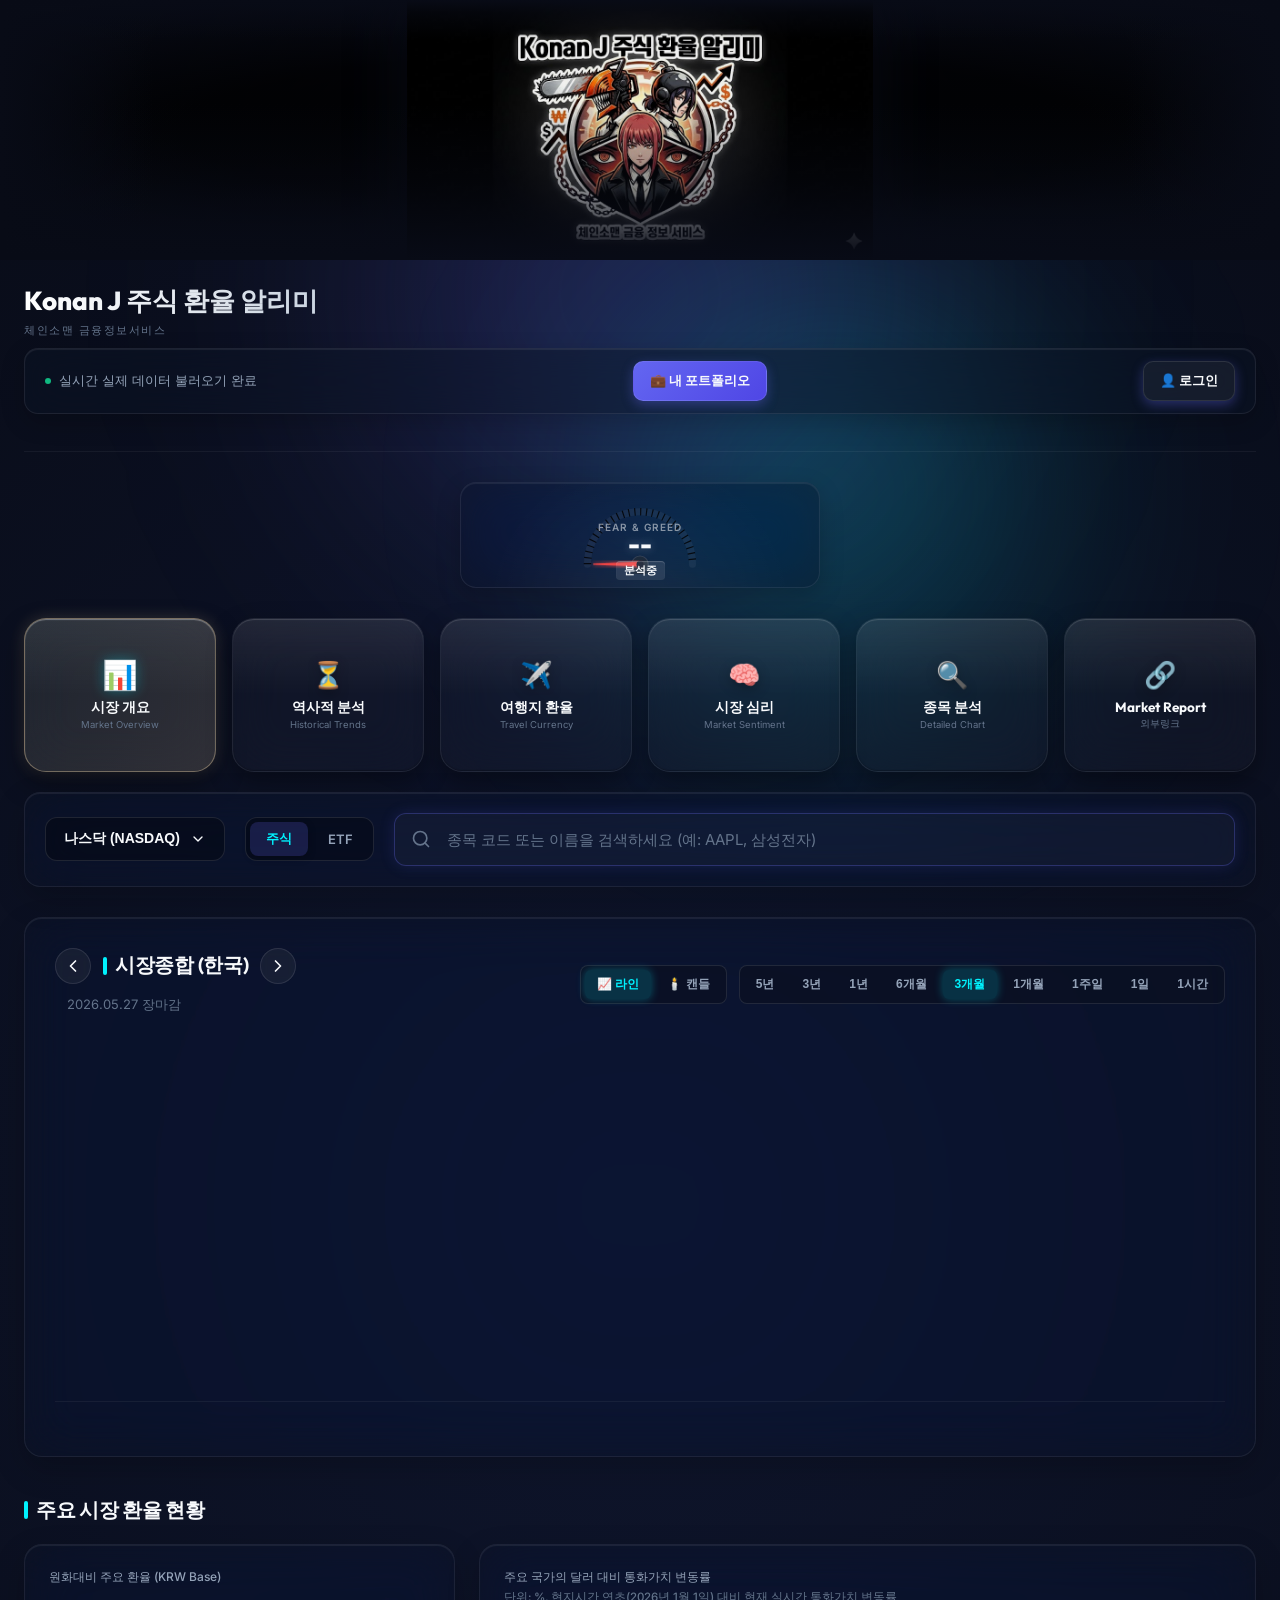
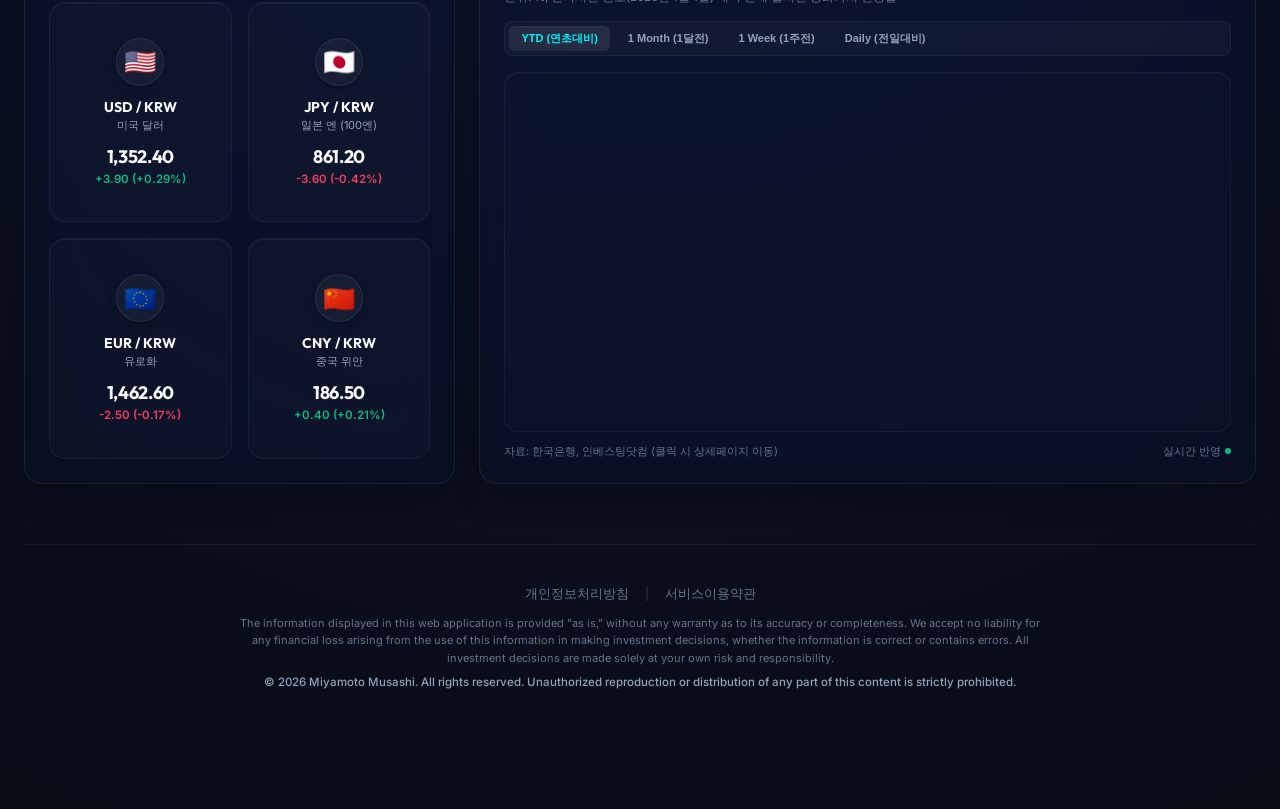
==== index.html @ d3bd46bf "Synchorinzed Data" ====
<!DOCTYPE html>
<html lang="ko">

<head>
    <script>
        // Intercept /privacy and /service URLs for PDF rendering
        (function() {
            const path = window.location.pathname;
            const hash = window.location.hash;
            if (path.endsWith('/privacy') || hash === '#/privacy') {
                window.location.href = 'privacy2026_release.pdf';
            } else if (path.endsWith('/service') || hash === '#/service') {
                window.location.href = 'service2026_release.pdf';
            }
        })();

        window.onerror = function(msg, url, line, col, error) {
            // 외부 CDN 스크립트나 브라우저 확장 기능 등에서 발생하는 무해한 Cross-Origin 에러("Script error.")는 경고창을 띄우지 않고 무시합니다.
            if (msg === "Script error." || (line === 0 && col === 0)) {
                console.warn("Ignored cross-origin Script error:", { msg, url, line, col, error });
                return true; 
            }
            console.error("JS ERROR:", msg, "at", url, "line:", line, "col:", col, "error:", error);
            return false;
        };
        window.onunhandledrejection = function(event) {
            console.error("Unhandled Promise Rejection:", event.reason);
        };
    </script>
    <meta charset="UTF-8">
    <meta name="viewport" content="width=device-width, initial-scale=1.0">
    <title>Konan J 주식 환율 알리미 | 체인소맨 금융정보서비스</title>
    <meta name="description"
        content="실시간 주가지수 시뮬레이터, 여행지 환율 비교 및 2000년부터 현재까지 원화 실질 가치와 달러 대비 주요 통화 변동 추이를 제공하는 프리미엄 투자 대시보드입니다.">
    <link rel="stylesheet" href="style.css">
    <style>
        .floating-tooltip {
            position: fixed;
            pointer-events: none;
            background: rgba(13, 20, 38, 0.95);
            backdrop-filter: blur(12px) saturate(160%);
            -webkit-backdrop-filter: blur(12px) saturate(160%);
            color: #f8fafc;
            border: 1px solid rgba(255, 255, 255, 0.15);
            border-radius: 12px;
            padding: 12px 16px;
            font-size: 12px;
            font-family: inherit;
            box-shadow: 0 20px 45px rgba(0, 0, 0, 0.6), inset 0 1px 1px rgba(255, 255, 255, 0.15);
            z-index: 999999;
            transition: opacity 0.12s ease;
            opacity: 0;
            display: none;
            line-height: 1.6;
            min-width: 160px;
            max-width: 320px;
        }

        .floating-tooltip .tooltip-title {
            font-weight: 700;
            font-size: 13px;
            color: #ffffff;
            margin-bottom: 6px;
            border-bottom: 1px solid rgba(255, 255, 255, 0.1);
            padding-bottom: 4px;
            white-space: nowrap;
        }

        .floating-tooltip .tooltip-row {
            margin: 3px 0;
            display: flex;
            align-items: flex-start;
            gap: 6px;
            color: #94a3b8;
            font-size: 12px;
            white-space: nowrap;
        }
    </style>

    <script src="https://cdn.jsdelivr.net/npm/chart.js"></script>
    <script src="https://cdn.jsdelivr.net/npm/date-fns@2.29.3/date-fns.min.js"></script>
    <script
        src="https://cdn.jsdelivr.net/npm/chartjs-adapter-date-fns@3.0.0/dist/chartjs-adapter-date-fns.bundle.min.js"></script>
    <script
        src="https://cdn.jsdelivr.net/npm/chartjs-chart-financial@0.1.1/dist/chartjs-chart-financial.min.js"></script>
    <!-- Chart.js Zoom 플러그인 (스크롤 줌 / 패닝 용) -->
    <script src="https://cdn.jsdelivr.net/npm/hammerjs@2.0.8"></script>
    <script src="https://cdn.jsdelivr.net/npm/chartjs-plugin-zoom@2.0.1/dist/chartjs-plugin-zoom.min.js"></script>
    <!-- Google Identity Services (GIS) SDK -->
    <script src="https://accounts.google.com/gsi/client" async defer></script>
</head>

<body>
    <!-- 배경 디자인용 발광 레이어 -->
    <div class="bg-glow-container">
        <div class="bg-glow-1"></div>
        <div class="bg-glow-2"></div>
    </div>

    <div class="logo-cover-banner">
        <img src="Chart_Logo.jpeg" alt="Tori Stock Banner" class="cover-banner-img">
    </div>

    <!-- 터치 가이드 툴팁 -->
    <div id="touch-guide-tooltip" class="floating-tooltip" style="display: none; position: fixed; top: 80px; left: 50%; transform: translateX(-50%); z-index: 1000000; text-align: center; font-size: 13px; padding: 10px 20px;">
        💡 <b>터치 가이드</b><br>
        1터치: 기본 정보 확인<br>
        2초 유지: 가격 연속 트래킹<br>
        2핑거: 화면 확대/축소 및 이동
    </div>

    <div class="dashboard-container">
        <!-- 상단 헤더 (상하 정렬 구조) -->
        <header class="vertical-header">
            <div class="title-section">
                <h1>Konan J 주식 환율 알리미</h1>
                <span class="subtitle">체인소맨 금융정보서비스</span>
            </div>
            <!-- 가로쓰기 독립된 섹션 (유리 질감) -->
            <div class="status-summary-bar">
                <div class="status-info">
                    <span class="pulse-dot"></span>
                    <span id="last-update-time">실시간 실제 데이터 불러오기 완료</span>
                </div>
                <button class="portfolio-action-btn" id="my-portfolio-btn">
                    💼 내 포트폴리오
                </button>
                <button class="portfolio-action-btn" id="google-login-btn" style="background: rgba(255, 255, 255, 0.05); border-color: rgba(255,255,255,0.1); display: flex; align-items: center; gap: 6px;">
                    👤 로그인
                </button>
            </div>
        </header>

        <!-- 상단 주요 시장 통계 바 -->
        <div class="market-status-bar">
            <!-- 공포와 탐욕 지수 -->
            <div class="status-badge-card porsche-gauge-card" id="card-fear-greed-summary">
                <div class="porsche-gauge-container">
                    <svg viewBox="0 0 240 140" class="gauge-svg">
                        <defs>
                            <filter id="glow-red" x="-20%" y="-20%" width="140%" height="140%">
                                <feGaussianBlur stdDeviation="4" result="blur" />
                                <feComposite in="SourceGraphic" in2="blur" operator="over" />
                            </filter>
                            <linearGradient id="gauge-grad" x1="0%" y1="0%" x2="100%" y2="0%">
                                <stop offset="0%" stop-color="#ef4444" /> <!-- Red -->
                                <stop offset="25%" stop-color="#f97316" /> <!-- Orange -->
                                <stop offset="50%" stop-color="#eab308" /> <!-- Yellow -->
                                <stop offset="75%" stop-color="#22c55e" /> <!-- Green -->
                                <stop offset="100%" stop-color="#06b6d4" /> <!-- Cyan -->
                            </linearGradient>
                            <filter id="drop-shadow">
                                <feDropShadow dx="0" dy="8" stdDeviation="6" flood-opacity="0.5" />
                            </filter>
                        </defs>
                        <!-- Background track -->
                        <path class="gauge-track" d="M 30 120 A 90 90 0 0 1 210 120" fill="none" stroke="rgba(255,255,255,0.05)" stroke-width="12" stroke-linecap="round" />
                        <!-- Colored active track (using stroke-dasharray in JS) -->
                        <path class="gauge-fill" id="fg-gauge-fill" d="M 30 120 A 90 90 0 0 1 210 120" fill="none" stroke="url(#gauge-grad)" stroke-width="12" stroke-linecap="round" stroke-dasharray="283" stroke-dashoffset="283" />
                        <!-- Tick marks overlay (created via dotted stroke) -->
                        <path class="gauge-ticks" d="M 30 120 A 90 90 0 0 1 210 120" fill="none" stroke="rgba(0,0,0,0.8)" stroke-width="13" stroke-dasharray="2 8.1" />
                        
                        <!-- Needle Pivot -->
                        <circle cx="120" cy="120" r="14" fill="#1e293b" stroke="#334155" stroke-width="2" filter="url(#drop-shadow)" />
                        <!-- Needle -->
                        <g id="fg-gauge-needle" style="transform-origin: 120px 120px; transform: rotate(-90deg); transition: transform 1.5s cubic-bezier(0.34, 1.56, 0.64, 1);">
                            <path d="M 116 120 L 124 120 L 121 40 L 119 40 Z" fill="#ef4444" filter="url(#glow-red)" />
                            <circle cx="120" cy="120" r="6" fill="#0f172a" />
                        </g>
                    </svg>
                    
                    <div class="gauge-text-content">
                        <div class="gauge-label">Fear & Greed</div>
                        <div class="gauge-value" id="summary-fg-val">--</div>
                        <div class="gauge-status" id="summary-fg-text">분석중</div>
                    </div>
                </div>
            </div>
        </div>

        <!-- iOS 스타일 스쿼클 글래스모피즘 메인 내비게이션 그리드 -->
        <div class="glass-navigation-grid">
            <div class="glass-nav-card active" id="tab-overview" onclick="switchTab('overview')">
                <span class="nav-icon">📊</span>
                <span class="nav-label-main">시장 개요</span>
                <span class="nav-label-sub">Market Overview</span>
            </div>
            <div class="glass-nav-card" id="tab-history" onclick="switchTab('history')">
                <span class="nav-icon">⏳</span>
                <span class="nav-label-main">역사적 분석</span>
                <span class="nav-label-sub">Historical Trends</span>
            </div>
            <div class="glass-nav-card" id="tab-travel" onclick="switchTab('travel')">
                <span class="nav-icon">✈️</span>
                <span class="nav-label-main">여행지 환율</span>
                <span class="nav-label-sub">Travel Currency</span>
            </div>
            <div class="glass-nav-card" id="tab-sentiment" onclick="switchTab('sentiment')">
                <span class="nav-icon">🧠</span>
                <span class="nav-label-main">시장 심리</span>
                <span class="nav-label-sub">Market Sentiment</span>
            </div>
            <div class="glass-nav-card" id="tab-detail" onclick="switchTab('detail')">
                <span class="nav-icon">🔍</span>
                <span class="nav-label-main">종목 분석</span>
                <span class="nav-label-sub">Detailed Chart</span>
            </div>
            <div class="glass-nav-card" id="tab-external" onclick="switchTab('external')">
                <span class="nav-icon">🔗</span>
                <span class="nav-label-main">Market Report</span>
                <span class="nav-label-sub">외부링크</span>
            </div>
        </div>

        <!-- 항상 표시되는 전역 티커 검색 섹션 -->
        <div class="ticker-search-container" style="margin-top: 20px;">
            <div class="ticker-search-wrapper">
                <!-- 거래소 선택 드롭다운 -->
                <div class="exchange-dropdown-container">
                    <button class="exchange-dropdown-btn" id="exchange-dropdown-btn">
                        <span id="selected-exchange-text">나스닥 (NASDAQ)</span>
                        <svg width="16" height="16" viewBox="0 0 24 24" fill="none" stroke="currentColor"
                            stroke-width="2" stroke-linecap="round" stroke-linejoin="round" style="margin-left: 4px;">
                            <polyline points="6 9 12 15 18 9"></polyline>
                        </svg>
                    </button>
                    <div class="exchange-dropdown-menu" id="exchange-dropdown-menu" style="display: none;">
                        <div class="exchange-option" data-exchange="nasdaq" data-name="나스닥 (NASDAQ)">나스닥 (NASDAQ)</div>
                        <div class="exchange-option" data-exchange="nyse" data-name="뉴욕증권거래소 (NYSE)">뉴욕증권거래소 (NYSE)
                        </div>
                        <div class="exchange-option" data-exchange="kospi" data-name="코스피 (KOSPI)">코스피 (KOSPI)</div>
                        <div class="exchange-option" data-exchange="kosdaq" data-name="코스닥 (KOSDAQ)">코스닥 (KOSDAQ)</div>
                        <div class="exchange-option" data-exchange="japan" data-name="도쿄증권거래소 (TSE)">도쿄증권거래소 (TSE)</div>
                    </div>
                </div>

                <!-- ETF/개별주식 토글 -->
                <div class="asset-type-toggle">
                    <input type="radio" id="asset-stock" name="asset-type" value="stock" checked>
                    <label for="asset-stock">주식</label>
                    <input type="radio" id="asset-etf" name="asset-type" value="etf">
                    <label for="asset-etf">ETF</label>
                </div>

                <!-- 검색 입력창 및 자동완성 -->
                <div class="ticker-input-area">
                    <div class="ticker-input-glow">
                        <span class="search-icon">
                            <svg width="20" height="20" viewBox="0 0 24 24" fill="none" stroke="currentColor"
                                stroke-width="2" stroke-linecap="round" stroke-linejoin="round">
                                <circle cx="11" cy="11" r="8"></circle>
                                <line x1="21" y1="21" x2="16.65" y2="16.65"></line>
                            </svg>
                        </span>
                        <input type="text" class="ticker-input" id="ticker-search-input"
                            placeholder="종목 코드 또는 이름을 검색하세요 (예: AAPL, 삼성전자)" autocomplete="off">
                    </div>

                    <!-- 자동완성 드롭다운 -->
                    <div class="autocomplete-dropdown" id="ticker-autocomplete-dropdown" style="display: none;">
                        <ul class="autocomplete-list" id="ticker-autocomplete-list">
                            <!-- JS에서 동적 생성됨 -->
                        </ul>
                    </div>
                </div>
            </div>
        </div>

        <!-- [VIEW 1] 시장 개요 탭 -->
        <main class="tab-view active" id="view-overview">
            <!-- 새로운 시장 종합 대시보드 -->
            <div class="market-summary-box"
                style="margin-bottom: 40px; background: rgba(13, 20, 38, 0.4); border: 1px solid rgba(255, 255, 255, 0.07); border-radius: 18px; padding: 30px; box-shadow: inset 0 1px 1px rgba(255, 255, 255, 0.08), 0 12px 32px rgba(0, 0, 0, 0.2); backdrop-filter: blur(25px) saturate(160%);">
                <div class="summary-header">
                    <div style="display: flex; align-items: center; gap: 12px; position: relative; flex-wrap: wrap;">
                        <!-- 카루셀 왼쪽 화살표 -->
                        <button id="summary-slide-prev" class="slider-arrow-btn">
                            <svg width="20" height="20" viewBox="0 0 24 24" fill="none" stroke="currentColor" stroke-width="2" stroke-linecap="round" stroke-linejoin="round">
                                <polyline points="15 18 9 12 15 6"></polyline>
                            </svg>
                        </button>
                        <h2 class="section-title" id="market-slide-title" style="margin: 0; font-size: 20px;">시장종합 (한국)</h2>
                        <!-- 카루셀 오른쪽 화살표 -->
                        <button id="summary-slide-next" class="slider-arrow-btn">
                            <svg width="20" height="20" viewBox="0 0 24 24" fill="none" stroke="currentColor" stroke-width="2" stroke-linecap="round" stroke-linejoin="round">
                                <polyline points="9 18 15 12 9 6"></polyline>
                            </svg>
                        </button>
                        <span style="color: var(--text-muted); font-size: 13px; margin-left: 12px;" id="market-summary-date">2026.05.27 장마감</span>
                    </div>

                    <!-- 기간 및 모드 선택 버튼 (시장종합) -->
                    <div class="timeframe-buttons-container">
                        <div class="chart-mode-toggle" id="summary-mode-toggle">
                            <button class="mode-btn active" data-mode="line">📈 라인</button>
                            <button class="mode-btn" data-mode="candlestick">🕯️ 캔들</button>
                        </div>
                        <div class="timeframe-buttons" id="summary-timeframe-buttons">
                            <button class="time-btn" data-period="5y">5년</button>
                            <button class="time-btn" data-period="3y">3년</button>
                            <button class="time-btn" data-period="1y">1년</button>
                            <button class="time-btn" data-period="6mo">6개월</button>
                            <button class="time-btn active" data-period="3mo">3개월</button>
                            <button class="time-btn" data-period="1mo">1개월</button>
                            <button class="time-btn" data-period="1wk">1주일</button>
                            <button class="time-btn" data-period="1d">1일</button>
                            <button class="time-btn" data-period="1h">1시간</button>
                        </div>
                    </div>
                </div>

                <!-- 통합 차트 영역 -->
                <div class="summary-chart-container"
                    style="height: 260px; width: 100%; position: relative; margin-bottom: 8px;">
                    <canvas id="chart-market-summary"></canvas>
                </div>
                <!-- 통합 차트 거래량 영역 -->
                <div class="summary-volume-container"
                    style="height: 100px; width: 100%; position: relative; margin-bottom: 24px; border-bottom: 1px solid rgba(255,255,255,0.05); padding-bottom: 16px;">
                    <canvas id="chart-summary-volume"></canvas>
                </div>

                <!-- 매매동향 및 지수 요약 그리드 (3열) -->
                <!-- 동적 매매동향 및 지수 요약 그리드 (JS에서 생성) -->
                <div class="summary-data-grid" id="dynamic-summary-data-grid">
                    <!-- JS injects dynamic cards here -->
                </div>
            </div>

            <div class="section-title-wrapper">
                <h2 class="section-title">주요 시장 환율 현황</h2>
            </div>

            <!-- 환율 정보 2열 분할 레이아웃 -->
            <div class="market-grid-container">
                <!-- 원화대비 주요 환율 카드들 -->
                <section class="exchange-section">
                    <h3 class="status-label" style="margin-bottom: 16px;">원화대비 주요 환율 (KRW Base)</h3>
                    <div class="exchange-grid" id="main-exchange-grid">
                        <!-- 달러 -->
                        <div class="currency-card" id="curr-usd">
                            <div class="curr-flag-name">
                                <span class="curr-emoji">🇺🇸</span>
                                <div>
                                    <span class="curr-code">USD / KRW</span>
                                    <span class="curr-name">미국 달러</span>
                                </div>
                            </div>
                            <div class="curr-value-row">
                                <span class="curr-value" id="rate-usd">1,352.40</span>
                                <span class="curr-change bullish-color" id="rate-change-usd">+3.90 (+0.29%)</span>
                            </div>
                        </div>

                        <!-- 엔화 -->
                        <div class="currency-card" id="curr-jpy">
                            <div class="curr-flag-name">
                                <span class="curr-emoji">🇯🇵</span>
                                <div>
                                    <span class="curr-code">JPY / KRW</span>
                                    <span class="curr-name">일본 엔 (100엔)</span>
                                </div>
                            </div>
                            <div class="curr-value-row">
                                <span class="curr-value" id="rate-jpy">861.20</span>
                                <span class="curr-change bearish-color" id="rate-change-jpy">-3.60 (-0.42%)</span>
                            </div>
                        </div>

                        <!-- 유로화 -->
                        <div class="currency-card" id="curr-eur">
                            <div class="curr-flag-name">
                                <span class="curr-emoji">🇪🇺</span>
                                <div>
                                    <span class="curr-code">EUR / KRW</span>
                                    <span class="curr-name">유로화</span>
                                </div>
                            </div>
                            <div class="curr-value-row">
                                <span class="curr-value" id="rate-eur">1,462.60</span>
                                <span class="curr-change bearish-color" id="rate-change-eur">-2.50 (-0.17%)</span>
                            </div>
                        </div>

                        <!-- 위안화 -->
                        <div class="currency-card" id="curr-cny">
                            <div class="curr-flag-name">
                                <span class="curr-emoji">🇨🇳</span>
                                <div>
                                    <span class="curr-code">CNY / KRW</span>
                                    <span class="curr-name">중국 위안</span>
                                </div>
                            </div>
                            <div class="curr-value-row">
                                <span class="curr-value" id="rate-cny">186.50</span>
                                <span class="curr-change bullish-color" id="rate-change-cny">+0.40 (+0.21%)</span>
                            </div>
                        </div>
                    </div>
                </section>

                <!-- 주요국 통화 달러대비 가치 변동률 -->
                <section class="dollar-basis-section">
                    <h3 class="status-label" style="margin-bottom: 4px;">주요 국가의 달러 대비 통화가치 변동률</h3>
                    <p class="status-subtitle" style="font-size: 11.5px; color: var(--text-muted); margin-bottom: 16px; font-weight: 500;">
                        단위: %, 현지시간 연초(2026년 1월 1일) 대비 현재 실시간 통화가치 변동률
                    </p>
                    
                    <!-- 기간 선택 탭 (Daily, 1 Week, 1 Month, YTD) -->
                    <div class="dollar-basis-tabs" style="display: flex; flex-wrap: wrap; gap: 6px; margin-bottom: 16px; background: rgba(255,255,255,0.03); padding: 4px; border-radius: 8px; border: 1px solid rgba(255,255,255,0.05); max-width: 100%; cursor: default;" onclick="event.stopPropagation();">
                        <button class="basis-tab-btn active" data-range="ytd" style="background: transparent; border: none; color: var(--text-secondary); padding: 5px 12px; border-radius: 6px; font-size: 11px; font-weight: 600; cursor: pointer; transition: all 0.2s;">YTD (연초대비)</button>
                        <button class="basis-tab-btn" data-range="1m" style="background: transparent; border: none; color: var(--text-secondary); padding: 5px 12px; border-radius: 6px; font-size: 11px; font-weight: 600; cursor: pointer; transition: all 0.2s;">1 Month (1달전)</button>
                        <button class="basis-tab-btn" data-range="1w" style="background: transparent; border: none; color: var(--text-secondary); padding: 5px 12px; border-radius: 6px; font-size: 11px; font-weight: 600; cursor: pointer; transition: all 0.2s;">1 Week (1주전)</button>
                        <button class="basis-tab-btn" data-range="daily" style="background: transparent; border: none; color: var(--text-secondary); padding: 5px 12px; border-radius: 6px; font-size: 11px; font-weight: 600; cursor: pointer; transition: all 0.2s;">Daily (전일대비)</button>
                    </div>

                    <div class="dollar-basis-chart-container" id="dollar-basis-chart-card" style="position: relative; height: 360px; width: 100%; cursor: pointer;">
                        <canvas id="chart-dollar-basis"></canvas>
                    </div>
                    <div style="display: flex; justify-content: space-between; align-items: center; margin-top: 12px; font-size: 11px; color: var(--text-muted);">
                        <span>자료: 한국은행, 인베스팅닷컴 (클릭 시 상세페이지 이동)</span>
                        <span style="display: flex; align-items: center; gap: 4px;">
                            실시간 반영 
                            <span class="pulse-dot"></span>
                        </span>
                    </div>
                </section>
            </div>
        </main>

        <!-- [VIEW 2] 역사적 분석 탭 -->
        <section class="tab-view" id="view-history">
            <div class="historical-container">
                <div class="historical-controls-wrapper">
                    <div>
                        <h2 class="section-title" id="historical-section-title">역사적 통화 가치 및 자산 변동성 (2000년 ~ 현재)</h2>
                        <p class="historical-description" id="historical-section-desc">
                            2000년 닷컴버블부터 <strong>2008~2009년 글로벌 금융위기 최저점</strong>을 지나 현재까지의 자산군 장기 흐름을 시각화합니다.
                            원화의 실질가치(실질실효환율 REER)가 금융위기 당시 어떻게 급락하고 극복했는지 살펴보세요. (2000년 가치 = 100 기준 지수화)
                        </p>
                    </div>
                    <div class="historical-toggles">
                        <button class="toggle-btn active" id="toggle-reer" onclick="toggleHistoricalDataset('reer')">
                            <span class="toggle-indicator-dot" style="background-color: #00f2fe;"></span>원화 실질가치 (REER)
                        </button>
                        <button class="toggle-btn active" id="toggle-usdVal"
                            onclick="toggleHistoricalDataset('usdVal')">
                            <span class="toggle-indicator-dot" style="background-color: #6366f1;"></span>달러 가치 (DXY)
                        </button>
                        <button class="toggle-btn active" id="toggle-kospi" onclick="toggleHistoricalDataset('kospi')">
                            <span class="toggle-indicator-dot" style="background-color: #00e676;"></span>KOSPI 지수
                        </button>
                        <button class="toggle-btn" id="toggle-sp500" onclick="toggleHistoricalDataset('sp500')">
                            <span class="toggle-indicator-dot" style="background-color: #ff3d71;"></span>S&P 500 지수
                        </button>
                        <button class="toggle-btn" id="toggle-jpyVal" onclick="toggleHistoricalDataset('jpyVal')">
                            <span class="toggle-indicator-dot" style="background-color: #ff9800;"></span>엔화 가치 (vs USD)
                        </button>
                    </div>
                </div>

                <!-- 대형 historical 차트 영역 -->
                <div class="big-chart-wrapper" style="cursor: pointer;" title="클릭 시 BIS 실질실효환율 통계 페이지로 이동">
                    <canvas id="chart-historical-main"></canvas>
                </div>

                <!-- 실시간 역사적 분석 해설 카드 -->
                <div class="side-panel-card" id="historical-dynamic-analysis" style="margin-top: 24px; display: none; background: rgba(13, 20, 38, 0.6); border: 1px solid rgba(255, 255, 255, 0.05); border-radius: 12px; padding: 20px; box-shadow: inset 0 1px 1px rgba(255, 255, 255, 0.08);"></div>

                <!-- 역사적 사건 요약 배너 -->
                <div class="crisis-annotation-banner">
                    <!-- 2008 금융위기 저점 -->
                    <div class="crisis-card" id="crisis-card-2008">
                        <span class="crisis-year-badge">2008 - 2009</span>
                        <div class="crisis-text">
                            <h4>글로벌 금융위기 (최저점)</h4>
                            <p>리먼 브라더스 파산 후 신흥국 자금 유출로 원화 실질실효가치(REER)가 역사적 저점인 71.8로 추락. USD/KRW는 1,570원까지 급등.</p>
                        </div>
                    </div>
                    <!-- 2020 팬데믹 -->
                    <div class="crisis-card" id="crisis-card-2020">
                        <span class="crisis-year-badge">2020</span>
                        <div class="crisis-text">
                            <h4>COVID-19 팬데믹 충격</h4>
                            <p>전세계 자산 시장이 순간 폭락했으나 무제한 유동성 공급으로 KOSPI 3,300 돌파 및 원화 가치가 일시적으로 강력하게 회복.</p>
                        </div>
                    </div>
                    <!-- 현재 고금리 기조 -->
                    <div class="crisis-card" id="crisis-card-2026">
                        <span class="crisis-year-badge normal" id="crisis-current-year-badge">2024 - 현재</span>
                        <div class="crisis-text">
                            <h4 id="crisis-current-title">고금리 장기화 및 엔저 지속</h4>
                            <p id="crisis-current-desc">미국 고금리가 지속되면서 달러화가 초강세를 띄고 있으며, 엔화 가치는 역사적 최저점 수준을 갱신 중(JPY/KRW 860원대 돌입).</p>
                        </div>
                    </div>
                </div>
            </div>
        </section>

        <!-- [VIEW 3] 여행지 환율 계산기 탭 -->
        <section class="tab-view" id="view-travel">
            <div class="travel-page-container">
                <div class="travel-header">
                    <div
                        style="display: flex; justify-content: space-between; align-items: center; flex-wrap: wrap; gap: 16px;">
                        <div>
                            <h2 class="section-title">주요 선호 여행지 환율 현황 & 계산기</h2>
                            <p class="historical-description" style="margin-top: 6px;">
                                해외 여행지의 환율 정보와 환전 금액을 간편하게 비교해보세요.
                            </p>
                        </div>
                        <!-- 기준 통화 셀렉터 -->
                        <div class="travel-base-selector">
                            <span class="selector-label">기준 통화:</span>
                            <button class="base-select-btn active" id="base-krw" onclick="setTravelBase('krw')">🇰🇷 원화
                                (KRW)</button>
                            <button class="base-select-btn" id="base-usd" onclick="setTravelBase('usd')">🇺🇸 달러
                                (USD)</button>
                        </div>
                    </div>
                </div>

                <!-- 여행지 환율 그리드 -->
                <div class="travel-grid" id="travel-currency-grid">
                    <!-- 미국 달러 (원화 기준일 때 노출) -->
                    <div class="travel-card" id="travel-card-usd">
                        <div class="travel-meta">
                            <div>
                                <span class="curr-emoji">🇺🇸</span>
                                <span class="curr-code" style="margin-left: 8px;">미국 달러 (USD)</span>
                                <span class="travel-destinations">추천 여행지: 뉴욕, LA, 하와이, 괌</span>
                            </div>
                            <span class="curr-change bullish-color" id="travel-chg-usd">+0.00%</span>
                        </div>
                        <div class="travel-rate-section">
                            <div class="travel-rate-box">
                                <span class="travel-rate-label" id="travel-rate-lbl-usd">현재 환율 (1달러 기준)</span>
                                <span class="travel-rate-val" id="travel-rate-val-usd">1,352.40 KRW</span>
                            </div>
                        </div>
                        <div class="travel-calc-box">
                            <span class="travel-calc-result" id="travel-res-usd">100 USD = 135,240 원</span>
                            <div style="display: flex; align-items: center; gap: 8px; width: 100%; margin-top: 8px;">
                                <input type="number" class="travel-calc-input" id="travel-input-usd" value="100"
                                    oninput="calculateTravelExchange('usd')" style="flex: 1; margin: 0;">
                                <span class="travel-unit-badge" id="travel-unit-usd" style="font-size: 13px; font-weight: bold; color: var(--text-secondary); min-width: 32px;">USD</span>
                                <button class="travel-swap-btn" onclick="toggleTravelDirection('usd')" title="환율 계산 방향 전환">⇄</button>
                            </div>
                        </div>
                    </div>

                    <!-- 대한민국 원화 (달러 기준일 때 노출) -->
                    <div class="travel-card" id="travel-card-krw" style="display: none;">
                        <div class="travel-meta">
                            <div>
                                <span class="curr-emoji">🇰🇷</span>
                                <span class="curr-code" style="margin-left: 8px;">대한민국 원화 (KRW)</span>
                                <span class="travel-destinations">추천 여행지: 서울, 제주, 부산, 경주</span>
                            </div>
                            <span class="curr-change" id="travel-chg-krw">+0.00%</span>
                        </div>
                        <div class="travel-rate-section">
                            <div class="travel-rate-box">
                                <span class="travel-rate-label" id="travel-rate-lbl-krw">현재 환율 (1달러 기준)</span>
                                <span class="travel-rate-val" id="travel-rate-val-krw">1,352.40 KRW</span>
                            </div>
                        </div>
                        <div class="travel-calc-box">
                            <span class="travel-calc-result" id="travel-res-krw">1 USD = 1,352.40 원</span>
                            <div style="display: flex; align-items: center; gap: 8px; width: 100%; margin-top: 8px;">
                                <input type="number" class="travel-calc-input" id="travel-input-krw" value="1"
                                    oninput="calculateTravelExchange('krw')" style="flex: 1; margin: 0;">
                                <span class="travel-unit-badge" id="travel-unit-krw" style="font-size: 13px; font-weight: bold; color: var(--text-secondary); min-width: 32px;">USD</span>
                                <button class="travel-swap-btn" onclick="toggleTravelDirection('krw')" title="환율 계산 방향 전환">⇄</button>
                            </div>
                        </div>
                    </div>

                    <!-- 일본 엔화 -->
                    <div class="travel-card" id="travel-card-jpy">
                        <div class="travel-meta">
                            <div>
                                <span class="curr-emoji">🇯🇵</span>
                                <span class="curr-code" style="margin-left: 8px;">일본 엔화 (JPY)</span>
                                <span class="travel-destinations">추천 여행지: 도쿄, 오사카, 후쿠오카</span>
                            </div>
                            <span class="curr-change bearish-color" id="travel-chg-jpy">-0.42%</span>
                        </div>
                        <div class="travel-rate-section">
                            <div class="travel-rate-box">
                                <span class="travel-rate-label" id="travel-rate-lbl-jpy">현재 환율 (100엔 기준)</span>
                                <span class="travel-rate-val" id="travel-rate-val-jpy">861.20 KRW</span>
                            </div>
                            <span class="travel-usd-basis-val" id="travel-usd-basis-jpy">1 USD = 157.04 JPY</span>
                        </div>
                        <div class="travel-calc-box">
                            <span class="travel-calc-result" id="travel-res-jpy">10,000 JPY = 86,120 원</span>
                            <div style="display: flex; align-items: center; gap: 8px; width: 100%; margin-top: 8px;">
                                <input type="number" class="travel-calc-input" id="travel-input-jpy" value="10000"
                                    oninput="calculateTravelExchange('jpy')" style="flex: 1; margin: 0;">
                                <span class="travel-unit-badge" id="travel-unit-jpy" style="font-size: 13px; font-weight: bold; color: var(--text-secondary); min-width: 32px;">JPY</span>
                                <button class="travel-swap-btn" onclick="toggleTravelDirection('jpy')" title="환율 계산 방향 전환">⇄</button>
                            </div>
                        </div>
                    </div>

                    <!-- 유로화 -->
                    <div class="travel-card" id="travel-card-eur">
                        <div class="travel-meta">
                            <div>
                                <span class="curr-emoji">🇪🇺</span>
                                <span class="curr-code" style="margin-left: 8px;">유럽 유로화 (EUR)</span>
                                <span class="travel-destinations">추천 여행지: 프랑스, 이탈리아, 스페인</span>
                            </div>
                            <span class="curr-change bearish-color" id="travel-chg-eur">-0.17%</span>
                        </div>
                        <div class="travel-rate-section">
                            <div class="travel-rate-box">
                                <span class="travel-rate-label" id="travel-rate-lbl-eur">현재 환율 (1유로 기준)</span>
                                <span class="travel-rate-val" id="travel-rate-val-eur">1,462.60 KRW</span>
                            </div>
                            <span class="travel-usd-basis-val" id="travel-usd-basis-eur">1 EUR = 1.08 USD</span>
                        </div>
                        <div class="travel-calc-box">
                            <span class="travel-calc-result" id="travel-res-eur">100 EUR = 146,260 원</span>
                            <div style="display: flex; align-items: center; gap: 8px; width: 100%; margin-top: 8px;">
                                <input type="number" class="travel-calc-input" id="travel-input-eur" value="100"
                                    oninput="calculateTravelExchange('eur')" style="flex: 1; margin: 0;">
                                <span class="travel-unit-badge" id="travel-unit-eur" style="font-size: 13px; font-weight: bold; color: var(--text-secondary); min-width: 32px;">EUR</span>
                                <button class="travel-swap-btn" onclick="toggleTravelDirection('eur')" title="환율 계산 방향 전환">⇄</button>
                            </div>
                        </div>
                    </div>

                    <!-- 중국 위안화 -->
                    <div class="travel-card" id="travel-card-cny">
                        <div class="travel-meta">
                            <div>
                                <span class="curr-emoji">🇨🇳</span>
                                <span class="curr-code" style="margin-left: 8px;">중국 위안화 (CNY)</span>
                                <span class="travel-destinations">추천 여행지: 상하이, 베이징, 장자제</span>
                            </div>
                            <span class="curr-change bullish-color" id="travel-chg-cny">+0.21%</span>
                        </div>
                        <div class="travel-rate-section">
                            <div class="travel-rate-box">
                                <span class="travel-rate-label" id="travel-rate-lbl-cny">현재 환율 (1위안 기준)</span>
                                <span class="travel-rate-val" id="travel-rate-val-cny">186.50 KRW</span>
                            </div>
                            <span class="travel-usd-basis-val" id="travel-usd-basis-cny">1 USD = 7.248 CNY</span>
                        </div>
                        <div class="travel-calc-box">
                            <span class="travel-calc-result" id="travel-res-cny">1,000 CNY = 186,500 원</span>
                            <div style="display: flex; align-items: center; gap: 8px; width: 100%; margin-top: 8px;">
                                <input type="number" class="travel-calc-input" id="travel-input-cny" value="1000"
                                    oninput="calculateTravelExchange('cny')" style="flex: 1; margin: 0;">
                                <span class="travel-unit-badge" id="travel-unit-cny" style="font-size: 13px; font-weight: bold; color: var(--text-secondary); min-width: 32px;">CNY</span>
                                <button class="travel-swap-btn" onclick="toggleTravelDirection('cny')" title="환율 계산 방향 전환">⇄</button>
                            </div>
                        </div>
                    </div>

                    <!-- 베트남 동 -->
                    <div class="travel-card" id="travel-card-vnd">
                        <div class="travel-meta">
                            <div>
                                <span class="curr-emoji">🇻🇳</span>
                                <span class="curr-code" style="margin-left: 8px;">베트남 동 (VND)</span>
                                <span class="travel-destinations">추천 여행지: 다낭, 나트랑, 하노이</span>
                            </div>
                            <span class="curr-change bullish-color" id="travel-chg-vnd">+0.19%</span>
                        </div>
                        <div class="travel-rate-section">
                            <div class="travel-rate-box">
                                <span class="travel-rate-label" id="travel-rate-lbl-vnd">현재 환율 (100동 기준)</span>
                                <span class="travel-rate-val" id="travel-rate-val-vnd">5.31 KRW</span>
                            </div>
                            <span class="travel-usd-basis-val" id="travel-usd-basis-vnd">1 USD = 25,450 VND</span>
                        </div>
                        <div class="travel-calc-box">
                            <span class="travel-calc-result" id="travel-res-vnd">100,000 VND = 5,310 원</span>
                            <div style="display: flex; align-items: center; gap: 8px; width: 100%; margin-top: 8px;">
                                <input type="number" class="travel-calc-input" id="travel-input-vnd" value="100000"
                                    oninput="calculateTravelExchange('vnd')" style="flex: 1; margin: 0;">
                                <span class="travel-unit-badge" id="travel-unit-vnd" style="font-size: 13px; font-weight: bold; color: var(--text-secondary); min-width: 32px;">VND</span>
                                <button class="travel-swap-btn" onclick="toggleTravelDirection('vnd')" title="환율 계산 방향 전환">⇄</button>
                            </div>
                        </div>
                    </div>

                    <!-- 태국 바트 -->
                    <div class="travel-card" id="travel-card-thb">
                        <div class="travel-meta">
                            <div>
                                <span class="curr-emoji">🇹🇭</span>
                                <span class="curr-code" style="margin-left: 8px;">태국 바트 (THB)</span>
                                <span class="travel-destinations">추천 여행지: 방콕, 푸켓, 치앙마이</span>
                            </div>
                            <span class="curr-change bullish-color" id="travel-chg-thb">+0.35%</span>
                        </div>
                        <div class="travel-rate-section">
                            <div class="travel-rate-box">
                                <span class="travel-rate-label" id="travel-rate-lbl-thb">현재 환율 (1바트 기준)</span>
                                <span class="travel-rate-val" id="travel-rate-val-thb">36.85 KRW</span>
                            </div>
                            <span class="travel-usd-basis-val" id="travel-usd-basis-thb">1 USD = 36.85 THB</span>
                        </div>
                        <div class="travel-calc-box">
                            <span class="travel-calc-result" id="travel-res-thb">1,000 THB = 36,850 원</span>
                            <div style="display: flex; align-items: center; gap: 8px; width: 100%; margin-top: 8px;">
                                <input type="number" class="travel-calc-input" id="travel-input-thb" value="1000"
                                    oninput="calculateTravelExchange('thb')" style="flex: 1; margin: 0;">
                                <span class="travel-unit-badge" id="travel-unit-thb" style="font-size: 13px; font-weight: bold; color: var(--text-secondary); min-width: 32px;">THB</span>
                                <button class="travel-swap-btn" onclick="toggleTravelDirection('thb')" title="환율 계산 방향 전환">⇄</button>
                            </div>
                        </div>
                    </div>

                    <!-- 대만 달러 -->
                    <div class="travel-card" id="travel-card-twd">
                        <div class="travel-meta">
                            <div>
                                <span class="curr-emoji">🇹🇼</span>
                                <span class="curr-code" style="margin-left: 8px;">대만 달러 (TWD)</span>
                                <span class="travel-destinations">추천 여행지: 타이베이, 가오슝</span>
                            </div>
                            <span class="curr-change bullish-color" id="travel-chg-twd">+0.17%</span>
                        </div>
                        <div class="travel-rate-section">
                            <div class="travel-rate-box">
                                <span class="travel-rate-label" id="travel-rate-lbl-twd">현재 환율 (1달러 기준)</span>
                                <span class="travel-rate-val" id="travel-rate-val-twd">41.92 KRW</span>
                            </div>
                            <span class="travel-usd-basis-val" id="travel-usd-basis-twd">1 USD = 32.25 TWD</span>
                        </div>
                        <div class="travel-calc-box">
                            <span class="travel-calc-result" id="travel-res-twd">1,000 TWD = 41,920 원</span>
                            <div style="display: flex; align-items: center; gap: 8px; width: 100%; margin-top: 8px;">
                                <input type="number" class="travel-calc-input" id="travel-input-twd" value="1000"
                                    oninput="calculateTravelExchange('twd')" style="flex: 1; margin: 0;">
                                <span class="travel-unit-badge" id="travel-unit-twd" style="font-size: 13px; font-weight: bold; color: var(--text-secondary); min-width: 32px;">TWD</span>
                                <button class="travel-swap-btn" onclick="toggleTravelDirection('twd')" title="환율 계산 방향 전환">⇄</button>
                            </div>
                        </div>
                    </div>

                    <!-- 싱가포르 달러 -->
                    <div class="travel-card" id="travel-card-sgd">
                        <div class="travel-meta">
                            <div>
                                <span class="curr-emoji">🇸🇬</span>
                                <span class="curr-code" style="margin-left: 8px;">싱가포르 달러 (SGD)</span>
                                <span class="travel-destinations">추천 여행지: 싱가포르 센토사</span>
                            </div>
                            <span class="curr-change bullish-color" id="travel-chg-sgd">+0.33%</span>
                        </div>
                        <div class="travel-rate-section">
                            <div class="travel-rate-box">
                                <span class="travel-rate-label" id="travel-rate-lbl-sgd">현재 환율 (1달러 기준)</span>
                                <span class="travel-rate-val" id="travel-rate-val-sgd">1,002.80 KRW</span>
                            </div>
                            <span class="travel-usd-basis-val" id="travel-usd-basis-sgd">1 USD = 1.35 SGD</span>
                        </div>
                        <div class="travel-calc-box">
                            <span class="travel-calc-result" id="travel-res-sgd">100 SGD = 100,280 원</span>
                            <div style="display: flex; align-items: center; gap: 8px; width: 100%; margin-top: 8px;">
                                <input type="number" class="travel-calc-input" id="travel-input-sgd" value="100"
                                    oninput="calculateTravelExchange('sgd')" style="flex: 1; margin: 0;">
                                <span class="travel-unit-badge" id="travel-unit-sgd" style="font-size: 13px; font-weight: bold; color: var(--text-secondary); min-width: 32px;">SGD</span>
                                <button class="travel-swap-btn" onclick="toggleTravelDirection('sgd')" title="환율 계산 방향 전환">⇄</button>
                            </div>
                        </div>
                    </div>
                </div>
            </div>
        </section>

        <!-- [VIEW 4] 시장 심리 탭 -->
        <section class="tab-view" id="view-sentiment">
            <div class="sentiment-container">
                <!-- 큰 공포 탐욕 게이지 (클릭 시 CNN 오리지널 사이트 이동) -->
                <a href="https://edition.cnn.com/markets/fear-and-greed" target="_blank"
                    style="text-decoration: none; color: inherit; display: block;">
                    <div class="sentiment-card sentiment-card-interactive" id="sentiment-card-meter"
                        style="cursor: pointer;">
                        <div class="sentiment-card-header" style="display: flex; justify-content: space-between; align-items: center; margin-bottom: 20px; flex-wrap: wrap; gap: 8px;">
                            <h3 class="section-title" style="margin: 0;">Fear & Greed Index</h3>
                            <div style="color: var(--text-muted); font-size: 11px; display: flex; align-items: center; gap: 4px; background: rgba(255,255,255,0.03); padding: 4px 8px; border-radius: 6px; border: 1px solid rgba(255,255,255,0.05);">
                                <span>CNN 오리지널 사이트</span>
                                <svg width="12" height="12" viewBox="0 0 24 24" fill="none" stroke="currentColor"
                                    stroke-width="2.5" stroke-linecap="round" stroke-linejoin="round">
                                    <path d="M18 13v6a2 2 0 0 1-2 2H5a2 2 0 0 1-2-2V8a2 2 0 0 1 2-2h6"></path>
                                    <polyline points="15 3 21 3 21 9"></polyline>
                                    <line x1="10" y1="14" x2="21" y2="3"></line>
                                </svg>
                            </div>
                        </div>
                        <div class="fear-greed-large-meter">
                            <svg viewBox="0 0 240 160"
                                style="width: 100%; height: auto; max-width: 440px; display: block; margin: 0 auto;">
                                <defs>
                                    <!-- 텍스트 배치를 둥글게 가이드해 줄 반원 곡선 패스 -->
                                    <path id="fg-text-arc-path" d="M 12,120 A 108,108 0 0,1 228,120" fill="none" />
                                </defs>

                                <!-- Outer and Inner Bounding Guides for Semicircle Definition -->
                                <path d="M 9,120 A 111,111 0 0,1 231,120" fill="none" stroke="rgba(255, 255, 255, 0.15)"
                                    stroke-width="1" />
                                <path d="M 31,120 A 89,89 0 0,1 209,120" fill="none" stroke="rgba(255, 255, 255, 0.15)"
                                    stroke-width="1" />

                                <!-- 100 Ticks representing 0-100 gauge scale (Generated dynamically via JS for ultra-smooth rendering) -->
                                <g id="fg-gauge-ticks"></g>

                                <!-- Category Text Labels curved along the outer arc to harmonize perfectly with the circular gauge -->
                                <text font-family="var(--font-heading)" font-size="6.2" font-weight="800" fill="var(--text-secondary)" style="letter-spacing: 0.08em;">
                                    <textPath href="#fg-text-arc-path" startOffset="10%" text-anchor="middle">EXTREME FEAR</textPath>
                                </text>
                                <text font-family="var(--font-heading)" font-size="6.2" font-weight="800" fill="var(--text-secondary)" style="letter-spacing: 0.08em;">
                                    <textPath href="#fg-text-arc-path" startOffset="30%" text-anchor="middle">FEAR</textPath>
                                </text>
                                <text font-family="var(--font-heading)" font-size="6.2" font-weight="800" fill="var(--text-secondary)" style="letter-spacing: 0.08em;">
                                    <textPath href="#fg-text-arc-path" startOffset="50%" text-anchor="middle">NEUTRAL</textPath>
                                </text>
                                <text font-family="var(--font-heading)" font-size="6.2" font-weight="800" fill="var(--text-secondary)" style="letter-spacing: 0.08em;">
                                    <textPath href="#fg-text-arc-path" startOffset="70%" text-anchor="middle">GREED</textPath>
                                </text>
                                <text font-family="var(--font-heading)" font-size="6.2" font-weight="800" fill="var(--text-secondary)" style="letter-spacing: 0.08em;">
                                    <textPath href="#fg-text-arc-path" startOffset="90%" text-anchor="middle">EXTREME GREED</textPath>
                                </text>

                                <!-- Dotted Scale Track -->
                                <path d="M 45,120 A 75,75 0 0,1 195,120" fill="none" stroke="var(--text-muted)"
                                    stroke-width="1.5" stroke-dasharray="2,4" opacity="0.6" />

                                <!-- Scale Labels -->
                                <text x="45" y="136" font-size="9" font-weight="700" fill="var(--text-muted)"
                                    text-anchor="middle">0</text>
                                <text x="72" y="82" font-size="9" font-weight="700" fill="var(--text-muted)"
                                    text-anchor="middle">25</text>
                                <text x="120" y="66" font-size="9" font-weight="700" fill="var(--text-muted)"
                                    text-anchor="middle">50</text>
                                <text x="168" y="82" font-size="9" font-weight="700" fill="var(--text-muted)"
                                    text-anchor="middle">75</text>
                                <text x="195" y="136" font-size="9" font-weight="700" fill="var(--text-muted)"
                                    text-anchor="middle">100</text>

                                <!-- Center Hub -->
                                <circle cx="120" cy="120" r="40" fill="rgba(15, 23, 42, 0.4)" stroke="rgba(255, 255, 255, 0.08)" stroke-width="1.5" />
                                <circle cx="120" cy="120" r="30" fill="rgba(0, 0, 0, 0.2)" stroke="rgba(255, 255, 255, 0.04)" stroke-width="1" />

                                <!-- Score and Category Label inside/below the hub -->
                                <text x="120" y="112" font-family="var(--font-heading)" font-size="26" font-weight="800"
                                    fill="var(--text-primary)" text-anchor="middle" id="large-meter-val" filter="drop-shadow(0 2px 4px rgba(0,0,0,0.5))">68</text>
                                <text x="120" y="145" font-size="9" font-weight="800" fill="var(--text-secondary)"
                                    text-anchor="middle" id="large-meter-lbl" letter-spacing="0.5">GREED (탐욕)</text>

                                <!-- Tapered Sharp Needle pointing to scale -->
                                <g id="large-meter-needle" transform="rotate(-30, 120, 120)">
                                    <!-- (120, 120) 기준 절대좌표로 바늘 침 형성 (y=120에서 시작하여 y=28까지 뻗는 구조) -->
                                    <path d="M 116.5 120 L 123.5 120 L 120.6 28 L 119.4 28 Z" fill="#ff4757" />
                                    <!-- Needle Center Pivot Cap (바늘 정중앙 결합부 축 형성) -->
                                    <circle cx="120" cy="120" r="7" fill="#ff4757" />
                                    <circle cx="120" cy="120" r="3" fill="#0f172a" />
                                </g>
                            </svg>
                        </div>
                    </div>
                </a>

                <!-- Fear & Greed Index 해설 및 가이드 -->
                <div class="sentiment-card" id="sentiment-card-commentary">
                    <h3 class="section-title" style="margin-bottom: 12px;">지표 해설 및 투자 참고 가이드</h3>
                    <p class="historical-description">시장의 감정을 측정하여 군중 심리의 과열과 공포를 파악하는 지표에 대한 공식 가이드입니다.</p>

                    <div class="insights-list" id="insights-list">
                        <!-- 항목 1 -->
                        <div class="insight-item success">
                            <div class="insight-header-row">
                                <span>투자 격언</span>
                                <span>워런 버핏의 역발상 투자론</span>
                            </div>
                            <h4 class="insight-title">Fear & Greed Index란 무엇인가요?</h4>
                            <p class="insight-desc">CNN Business에서 제공하는 시장 심리 측정계입니다. 0(극단적 공포)에서 100(극단적 탐욕) 사이의 수치를 통해
                                투자자가 시장을 지배하는 주된 감정을 파악하고, 과매도 구간(기회) 또는 과매수 구간(리스크 관리)을 판별하는 용도로 사용됩니다.</p>
                        </div>
                        <!-- 항목 2 -->
                        <div class="insight-item warning">
                            <div class="insight-header-row">
                                <span>심리 단계 안내</span>
                                <span>5가지 밴드 모델 기준</span>
                            </div>
                            <h4 class="insight-title">수치 구간별 심리 상태 해석</h4>
                            <p class="insight-desc">
                                • <strong>0 ~ 25 (Extreme Fear)</strong>: 극단적 공포. 패닉 셀링으로 주가가 과도하게 저평가되는 역발상 매수 적기.<br>
                                • <strong>26 ~ 45 (Fear)</strong> / <strong>46 ~ 55 (Neutral)</strong>: 약세장 우려 및 눈치보기
                                장세.<br>
                                • <strong>56 ~ 74 (Greed)</strong>: 매수세 과열. 추가 상승 흐름 또는 점진적 매도 준비 구간.<br>
                                • <strong>75 ~ 100 (Extreme Greed)</strong>: 극단적 탐욕. 소외 불안(FOMO) 과열 상태로 단기 버블 고점 리스크 주의.
                            </p>
                        </div>
                        <!-- 항목 3 -->
                        <div class="insight-item">
                            <div class="insight-header-row">
                                <span>산출 기준</span>
                                <span>7대 핵심 마켓 시그널</span>
                            </div>
                            <h4 class="insight-title">지표를 결정하는 7가지 요인</h4>
                            <p class="insight-desc">지표는 단일 수치가 아닌 <strong>주가 모멘텀</strong>(S&P500의 125일 이격), <strong>주가
                                    강도</strong>(52주 신고가/신저가), <strong>주가 폭</strong>(상승/하락 거래량), <strong>풋/콜 비율</strong>,
                                <strong>정크본드 수요</strong>(스프레드), <strong>시장 변동성(VIX)</strong>, <strong>안전 자산
                                    수요</strong>(주식 vs 국채 수익률)의 7가지 팩터를 고르게 가중 평균하여 산출됩니다.</p>
                        </div>
                    </div>
                </div>

            </div>
        </section>

        <!-- [VIEW 5] 종목 상세 분석 탭 -->
        <section class="tab-view" id="view-detail">
            <div class="ticker-detail-container">
                <div class="ticker-detail-header" id="ticker-detail-header">
                    <div class="ticker-header-left">
                        <div style="display: flex; align-items: center; gap: 12px; margin-bottom: 8px;">
                            <h2 class="section-title" id="detail-title" style="margin-bottom: 0;">종목을 검색해주세요</h2>
                            <button class="portfolio-action-btn" id="add-to-portfolio-btn" style="display: none; padding: 6px 12px; font-size: 12px;">
                                ➕ 포트폴리오 담기
                            </button>
                        </div>
                        <span class="crisis-year-badge" id="detail-exchange"
                            style="display: inline-block;">Exchange</span>
                    </div>
                    <div class="ticker-header-right" id="detail-price-box" style="display: none; text-align: right;">
                        <span class="ticker-price-huge" id="detail-price"
                            style="font-family: var(--font-heading); font-size: 32px; font-weight: 800; display: block; margin-bottom: 4px;">0.00</span>
                        <span class="index-change-badge" id="detail-change"
                            style="font-size: 15px; display: inline-flex;">0.00 (0.00%)</span>
                        <div id="detail-consensus-box"
                            style="margin-top: 8px; font-size: 13px; color: var(--text-secondary); display: none;">
                            컨센서스: <strong id="consensus-rating" style="color: var(--accent);">N/A</strong> &nbsp;|&nbsp;
                            목표가: <strong id="consensus-target">N/A</strong>
                        </div>
                    </div>
                </div>

                <!-- 기간 및 모드 선택 버튼 (종목 상세) -->
                <div class="timeframe-buttons-container">
                    <div class="chart-mode-toggle" id="detail-mode-toggle">
                        <button class="mode-btn active" data-mode="line">📈 라인</button>
                        <button class="mode-btn" data-mode="candlestick">🕯️ 캔들</button>
                    </div>
                    <div class="timeframe-buttons" id="detail-timeframe-buttons">
                        <button class="time-btn active" data-period="5y">5년</button>
                        <button class="time-btn" data-period="3y">3년</button>
                        <button class="time-btn" data-period="1y">1년</button>
                        <button class="time-btn" data-period="6mo">6개월</button>
                        <button class="time-btn" data-period="3mo">3개월</button>
                        <button class="time-btn" data-period="1mo">1개월</button>
                        <button class="time-btn" data-period="1wk">1주일</button>
                        <button class="time-btn" data-period="1d">1일</button>
                        <button class="time-btn" data-period="1h">1시간</button>
                    </div>
                </div>

                <!-- 대형 차트 영역 및 펀더멘털 패널 (그리드 레이아웃) -->
                <div class="detail-main-layout"
                    style="display: none;"
                    id="detail-main-layout">
                    <!-- 좌측: 차트 -->
                    <div style="display: flex; flex-direction: column; width: 100%; position: relative;">
                        <!-- 메인 캔들 차트 영역 -->
                        <div class="big-chart-wrapper" id="detail-chart-wrapper"
                            style="position: relative; height: 350px; width: 100%; margin-bottom: 8px;">
                            <canvas id="chart-ticker-detail"></canvas>
                        </div>

                        <!-- 보조 지표 (거래량 및 가상 주체별 수급) 분리 영역 -->
                        <div class="detail-volume-wrapper" style="position: relative; height: 120px; width: 100%;">
                            <canvas id="chart-detail-volume"></canvas>
                        </div>

                        <!-- 로딩 오버레이 -->
                        <div id="detail-loading-overlay" class="chart-loading-overlay"
                            style="display: none; position: absolute; top: 0; left: 0; right: 0; bottom: 0; background: rgba(10, 15, 30, 0.85); z-index: 10; flex-direction: column; align-items: center; justify-content: center; border-radius: 12px; backdrop-filter: blur(4px);">
                            <style>
                                @keyframes spinLoading {
                                    0% {
                                        transform: rotate(0deg);
                                    }

                                    100% {
                                        transform: rotate(360deg);
                                    }
                                }
                            </style>
                            <div
                                style="width: 48px; height: 48px; border: 4px solid rgba(255,255,255,0.1); border-top: 4px solid #6366f1; border-radius: 50%; animation: spinLoading 1s linear infinite; margin-bottom: 16px;">
                            </div>
                            <div style="font-size: 16px; font-weight: 600; margin-bottom: 8px;">실시간 주가 데이터 분석 중... ⏱️
                            </div>
                            <div style="font-size: 14px; color: var(--text-muted);">남은 예상 시간: <span
                                    id="loading-countdown"
                                    style="color: #f43f5e; font-weight: bold; font-size: 18px;">1.50</span>초</div>
                        </div>

                        <!-- 캔들 설명 텍스트 - 2줄 구조: 1행=실시간포인터 / 2행=시가·종가대비 -->
                        <div id="detail-candle-desc" class="candle-desc-tooltip"
                            style="opacity: 0.4; position: relative; text-align: center; margin: 15px auto 0 auto; padding: 10px 14px; background: rgba(255,255,255,0.02); border-radius: 8px; border: 1px solid rgba(255,255,255,0.05); max-width: 680px; width: 100%; font-size: 12.5px;">
                            <!-- 1행: 실시간 포인터 가격 -->
                            <div id="desc-pointer-line" style="line-height:1.6;">
                                💡 <span style="color:#e2e8f0;"><strong>O</strong>: 시가(Open)</span> &nbsp;|&nbsp; <span style="color:#f43f5e;"><strong>H</strong>: 고가(High)</span> &nbsp;|&nbsp;
                                <span style="color:#3b82f6;"><strong>L</strong>: 저가(Low)</span> &nbsp;|&nbsp; <span style="color:#10b981;"><strong>C</strong>: 종가(Close)</span>
                            </div>
                            <!-- 2행: 시가대비·종가대비 (동의 후 캔들 호버 시만 표시) -->
                            <div id="desc-comparison-line" style="display:none; margin-top:6px; padding-top:6px; border-top:1px solid rgba(255,255,255,0.07); font-size:11.5px; color:#94a3b8; line-height:1.5;"></div>
                        </div>
                    </div>

                    <!-- 우측: 펀더멘털 및 컨센서스 패널 -->
                    <div class="detail-side-panel" id="detail-side-panel">
                        <div class="side-panel-card"
                            style="background: rgba(13, 20, 38, 0.6); border: 1px solid rgba(255,255,255,0.05); border-radius: 12px; padding: 20px; height: 100%; box-shadow: inset 0 1px 1px rgba(255, 255, 255, 0.08);">
                            <h3 class="panel-title"
                                style="margin-top: 0; margin-bottom: 16px; font-size: 15px; color: var(--text-primary); display: flex; align-items: center; gap: 6px;">
                                <svg width="16" height="16" viewBox="0 0 24 24" fill="none" stroke="currentColor"
                                    stroke-width="2" stroke-linecap="round" stroke-linejoin="round">
                                    <path d="M21.21 15.89A10 10 0 1 1 8 2.83"></path>
                                    <path d="M22 12A10 10 0 0 0 12 2v10z"></path>
                                </svg>
                                컨센서스 및 지표
                            </h3>
                            <div id="panel-consensus-source" style="font-size: 11px; color: var(--text-muted); margin-bottom: 12px; margin-top: -8px;">출처: 데이터 로딩 중...</div>

                            <div class="consensus-gauge-container"
                                style="margin-bottom: 24px; background: rgba(0,0,0,0.2); padding: 16px; border-radius: 8px;">
                                <div class="consensus-label"
                                    style="font-size: 12px; color: var(--text-secondary); margin-bottom: 4px;">월가 목표가
                                </div>
                                <div class="consensus-target-price" id="panel-target-price"
                                    style="font-size: 20px; font-weight: 800; font-family: var(--font-heading); color: var(--accent); margin-bottom: 12px;">
                                    N/A</div>

                                <div class="consensus-rating-bar"
                                    style="height: 8px; border-radius: 4px; background: linear-gradient(to right, #f43f5e 0%, #fb7185 25%, #94a3b8 50%, #34d399 75%, #10b981 100%); position: relative; margin-bottom: 8px;">
                                    <div class="rating-marker" id="panel-rating-marker"
                                        style="position: absolute; top: -4px; left: 50%; width: 4px; height: 16px; background: #fff; border-radius: 2px; box-shadow: 0 0 4px rgba(0,0,0,0.5); transform: translateX(-50%); transition: left 0.5s ease;">
                                    </div>
                                </div>
                                <div class="rating-labels"
                                    style="display: flex; justify-content: space-between; font-size: 10px; color: var(--text-muted);">
                                    <span>매도</span><span>중립</span><span>매수</span>
                                </div>
                            </div>

                            <hr class="panel-divider"
                                style="border: 0; height: 1px; background: rgba(255,255,255,0.05); margin: 0 0 16px 0;">

                            <h4 class="panel-subtitle"
                                style="margin-top: 0; margin-bottom: 12px; font-size: 13px; color: var(--text-secondary);">
                                주요 펀더멘털</h4>
                            <table class="fundamentals-table"
                                style="width: 100%; font-size: 13px; border-collapse: separate; border-spacing: 0 8px;">
                                <tr>
                                    <td style="color: var(--text-secondary);">거래량</td>
                                    <td id="panel-volume"
                                        style="text-align: right; font-weight: 600; font-family: var(--font-heading);">0
                                    </td>
                                </tr>
                                <tr>
                                    <td style="color: var(--text-secondary);">시가총액</td>
                                    <td id="panel-mktcap"
                                        style="text-align: right; font-weight: 600; font-family: var(--font-heading);">
                                        N/A</td>
                                </tr>
                                <tr>
                                    <td style="color: var(--text-secondary);">PER</td>
                                    <td id="panel-per"
                                        style="text-align: right; font-weight: 600; font-family: var(--font-heading);">
                                        N/A</td>
                                </tr>
                                <tr>
                                    <td style="color: var(--text-secondary);">EPS</td>
                                    <td id="panel-eps"
                                        style="text-align: right; font-weight: 600; font-family: var(--font-heading);">
                                        N/A</td>
                                </tr>
                                <tr>
                                    <td style="color: var(--text-secondary);">배당수익률</td>
                                    <td id="panel-div"
                                        style="text-align: right; font-weight: 600; font-family: var(--font-heading);">
                                        N/A</td>
                                </tr>
                                <tr>
                                    <td style="color: var(--text-secondary);">52주 최고</td>
                                    <td id="panel-52high" class="color-red"
                                        style="text-align: right; font-weight: 600; font-family: var(--font-heading);">
                                        N/A</td>
                                </tr>
                                <tr>
                                    <td style="color: var(--text-secondary);">52주 최저</td>
                                    <td id="panel-52low" class="color-blue"
                                        style="text-align: right; font-weight: 600; font-family: var(--font-heading);">
                                        N/A</td>
                                </tr>
                            </table>
                        </div>
                    </div>
                </div>
                <!-- 최하단 재무제표 표시 컨테이너 -->
                <div id="financial-statements-container" style="margin-top: 24px; display: none;">
                    <div class="side-panel-card"
                        style="background: rgba(13, 20, 38, 0.6); border: 1px solid rgba(255,255,255,0.05); border-radius: 12px; padding: 20px; box-shadow: inset 0 1px 1px rgba(255, 255, 255, 0.08);">
                        <h3
                            style="color: var(--text-color); margin-top: 0; margin-bottom: 16px; font-size: 15px; border-left: 3px solid var(--accent); padding-left: 8px;">
                            연간 주요 재무 실적 (단위: 천)</h3>
                        <div id="financial-table-wrapper" style="overflow-x: auto; margin-bottom: 24px;">
                            <!-- JS로 동적 테이블 삽입 -->
                        </div>
                        <hr class="panel-divider"
                            style="border: 0; height: 1px; background: rgba(255,255,255,0.05); margin: 24px 0 20px 0;">
                        <h3
                            style="color: var(--text-color); margin-top: 0; margin-bottom: 16px; font-size: 15px; border-left: 3px solid var(--accent); padding-left: 8px;">
                            주요 배당 정보 및 이력</h3>
                        <div id="dividend-history-wrapper">
                            <!-- JS로 동적 배당 카드 및 테이블 삽입 -->
                        </div>
                    </div>
                </div>

                <!-- 관련 최신 주요 뉴스 컨테이너 -->
                <div id="detail-news-container" style="margin-top: 24px; display: none;">
                    <div class="side-panel-card"
                        style="background: rgba(13, 20, 38, 0.6); border: 1px solid rgba(255,255,255,0.05); border-radius: 12px; padding: 20px; box-shadow: inset 0 1px 1px rgba(255, 255, 255, 0.08);">
                        <h3
                            style="color: var(--text-color); margin-top: 0; margin-bottom: 16px; font-size: 15px; border-left: 3px solid var(--accent); padding-left: 8px;">
                            관련 최신 주요 뉴스 및 공시 (중요도 순)</h3>
                        <div id="detail-news-list" style="display: flex; flex-direction: column; gap: 12px;">
                            <!-- JS로 동적 관련 뉴스 카드 삽입 -->
                        </div>
                    </div>
                </div>
        </section>
        </main>
 
        <!-- [VIEW 6] 외부 링크 탭 -->
        <section class="tab-view" id="view-external">
            <div class="section-title-wrapper" style="margin-bottom: 20px;">
                <h2 class="section-title">Market Report 외부링크</h2>
            </div>
            <div class="glass-navigation-grid" style="grid-template-columns: repeat(3, 1fr) !important; max-width: 900px; margin: 20px auto 16px auto;">
                <a href="https://markets.hankyung.com/" target="_blank" class="glass-nav-card" style="text-decoration: none;">
                    <span class="nav-icon">📊</span>
                    <span class="nav-label-main">컨센서스</span>
                    <span class="nav-label-sub">외부 링크</span>
                </a>
                <a href="https://markets.hankyung.com/consensus" target="_blank" class="glass-nav-card" style="text-decoration: none;">
                    <span class="nav-icon">📄</span>
                    <span class="nav-label-main">애널리스트 리포트</span>
                    <span class="nav-label-sub">외부 링크</span>
                </a>
                <a href="https://markets.hankyung.com/investment/investors" target="_blank" class="glass-nav-card" style="text-decoration: none;">
                    <span class="nav-icon">👥</span>
                    <span class="nav-label-main">투자주체 동향</span>
                    <span class="nav-label-sub">외부 링크</span>
                </a>
                <a href="https://markets.hankyung.com/marketmap/kospi" target="_blank" class="glass-nav-card" style="text-decoration: none;">
                    <span class="nav-icon">🗺️</span>
                    <span class="nav-label-main">코스피 맵</span>
                    <span class="nav-label-sub">외부 링크</span>
                </a>
                <a href="https://markets.hankyung.com/marketmap/kosdaq" target="_blank" class="glass-nav-card" style="text-decoration: none;">
                    <span class="nav-icon">🗺️</span>
                    <span class="nav-label-main">코스닥 맵</span>
                    <span class="nav-label-sub">외부 링크</span>
                </a>
                <a href="https://markets.hankyung.com/index-info/volume" target="_blank" class="glass-nav-card" style="text-decoration: none;">
                    <span class="nav-icon">📈</span>
                    <span class="nav-label-main">거래량 순위</span>
                    <span class="nav-label-sub">외부 링크</span>
                </a>
            </div>
        </section>

        <footer>
            <div class="footer-links" style="margin-bottom: 12px; display: flex; justify-content: center; gap: 16px; font-size: 13px;">
                <a href="privacy2026_release.pdf" target="_blank" class="footer-link">개인정보처리방침</a>
                <span style="color: rgba(255,255,255,0.15);">|</span>
                <a href="service2026_release.pdf" target="_blank" class="footer-link">서비스이용약관</a>
            </div>
            <p style="max-width: 800px; margin: 0 auto; line-height: 1.6; font-size: 11px; color: var(--text-muted);">
                The information displayed in this web application is provided "as is," without any warranty as to its accuracy or completeness. We accept no liability for any financial loss arising from the use of this information in making investment decisions, whether the information is correct or contains errors. All investment decisions are made solely at your own risk and responsibility.
            </p>
            <p style="margin-top: 8px; font-size: 11.5px; color: var(--text-secondary); font-weight: 500;">
                © 2026 Miyamoto Musashi. All rights reserved. Unauthorized reproduction or distribution of any part of this content is strictly prohibited.
            </p>
        </footer>
    </div>

    <!-- 내 포트폴리오 모달 -->
    <div class="modal-overlay" id="portfolio-modal">
        <div class="portfolio-modal-container">
            <div class="modal-header">
                <h3 class="modal-title">💼 내 포트폴리오</h3>
                <button class="close-btn" id="close-portfolio-modal-btn">&times;</button>
            </div>
            
            <div class="portfolio-list" id="portfolio-items-list">
                <!-- 포트폴리오 항목이 동적으로 주입됩니다 -->
            </div>
            
            <!-- 포트폴리오 시뮬레이션 / 분석 영역 -->
            <div class="analysis-section" id="portfolio-analysis-section">
                <div style="display: flex; justify-content: space-between; align-items: center; margin-bottom: 12px;">
                    <h4 class="backtest-title">
                        <span class="backtest-icon-badge">📈</span>
                        <span class="backtest-title-text">포트폴리오 10개년 백테스팅</span>
                    </h4>
                    <div class="timeframe-buttons" id="portfolio-backtest-timeframe">
                        <button class="time-btn" data-period="10y">10년</button>
                        <button class="time-btn" data-period="7y">7년</button>
                        <button class="time-btn active" data-period="5y">5년</button>
                        <button class="time-btn" data-period="3y">3년</button>
                        <button class="time-btn" data-period="1y">1년</button>
                        <button class="time-btn" data-period="6mo">6개월</button>
                    </div>
                </div>
                <div class="backtest-chart-container">
                    <canvas id="chart-portfolio-backtest"></canvas>
                </div>
            </div>

            <div class="modal-footer">
                <button class="portfolio-action-btn" id="analyze-portfolio-btn" style="background: linear-gradient(135deg, var(--accent) 0%, #00b8d4 100%); color: #0f172a; border-color: rgba(0, 242, 254, 0.4); box-shadow: 0 4px 12px var(--accent-glow);">
                    📊 포트폴리오 분석
                </button>
                <button class="portfolio-action-btn" id="close-portfolio-modal-footer-btn" style="background: rgba(255, 255, 255, 0.05); border-color: rgba(255,255,255,0.1); box-shadow: none;">
                    닫기
                </button>
            </div>
        </div>
    </div>

    <!-- 구글 연동 및 백업 관리 모달 -->
    <div class="modal-overlay" id="google-auth-modal">
        <div class="portfolio-modal-container" style="max-width: 420px; background: linear-gradient(135deg, rgba(20, 26, 48, 0.95) 0%, rgba(10, 14, 30, 0.95) 100%); border: 1px solid rgba(255, 255, 255, 0.1); border-radius: 20px; padding: 24px; box-shadow: 0 20px 50px rgba(0,0,0,0.5); width: 90%; max-height: 90vh; overflow-y: auto;">
            <div class="modal-header" style="display: flex; justify-content: space-between; align-items: center; border-bottom: 1px solid rgba(255, 255, 255, 0.08); padding-bottom: 14px; margin-bottom: 18px;">
                <h3 class="modal-title" style="margin: 0; font-size: 18px; color: #fff; font-weight: 700; display: flex; align-items: center; gap: 8px;">구글 로그인</h3>
                <button class="close-btn" id="close-google-auth-modal-btn" style="background: none; border: none; color: #94a3b8; font-size: 24px; cursor: pointer; line-height: 1; padding: 0;">&times;</button>
            </div>
            
            <div class="google-auth-content" style="color: #cbd5e1; font-size: 13.5px; line-height: 1.6;">
                <!-- 로그인 전 영역 -->
                <div id="google-logged-out-state">
                    <p style="margin-bottom: 18px; color: #94a3b8;">
                        구글 드라이브에 안전하게 데이터를 백업하고 동기화합니다.<br>
                        동기화되는 데이터는 <strong>최근 검색 기록</strong>과 <strong>내 포트폴리오</strong> 정보입니다.
                    </p>
                    


                    <div style="display: flex; flex-direction: column; gap: 12px; margin-top: 10px;">
                        <!-- 한글 버전: 구글로 계속하기 (둥근 회색 테마) -->
                        <button class="google-btn-ko google-signin-btn" style="width: 100%; height: 44px; background: #f2f2f2; border: none; border-radius: 22px; color: #1f2937; font-family: 'Inter', sans-serif; font-size: 14px; font-weight: 500; display: flex; align-items: center; justify-content: center; gap: 10px; cursor: pointer; transition: background 0.2s;">
                            <svg width="18" height="18" viewBox="0 0 24 24" style="flex-shrink:0;">
                                <path fill="#4285F4" d="M22.56 12.25c0-.78-.07-1.53-.2-2.25H12v4.26h5.92c-.26 1.37-1.04 2.53-2.21 3.31v2.77h3.57c2.08-1.92 3.28-4.74 3.28-8.09z"/>
                                <path fill="#34A853" d="M12 23c2.97 0 5.46-.98 7.28-2.66l-3.57-2.77c-.98.66-2.23 1.06-3.71 1.06-2.86 0-5.29-1.93-6.16-4.53H2.18v2.84C3.99 20.53 7.7 23 12 23z"/>
                                <path fill="#FBBC05" d="M5.84 14.1c-.22-.66-.35-1.36-.35-2.1s.13-1.44.35-2.1V7.06H2.18C1.43 8.55 1 10.22 1 12s.43 3.45 1.18 4.94l3.66-2.84z"/>
                                <path fill="#EA4335" d="M12 5.38c1.62 0 3.06.56 4.21 1.64l3.15-3.15C17.45 2.09 14.97 1 12 1 7.7 1 3.99 3.47 2.18 7.06l3.66 2.84c.87-2.6 3.3-4.52 6.16-4.52z"/>
                            </svg>
                            구글로 계속하기
                        </button>
                        
                        <!-- 영문 버전: Sign in with Google (파란색 박스 테마) -->
                        <button class="google-btn-en google-signin-btn" style="width: 100%; height: 40px; background: #4285F4; border: 1px solid #4285F4; border-radius: 4px; padding: 0; color: #ffffff; font-family: 'Roboto', 'Inter', sans-serif; font-size: 14px; font-weight: 500; display: flex; align-items: center; cursor: pointer; transition: background 0.2s; overflow: hidden;">
                            <div style="width: 38px; height: 38px; background: #ffffff; border-radius: 3px; display: flex; align-items: center; justify-content: center; margin: 1px; flex-shrink: 0;">
                                <svg width="18" height="18" viewBox="0 0 24 24">
                                    <path fill="#4285F4" d="M22.56 12.25c0-.78-.07-1.53-.2-2.25H12v4.26h5.92c-.26 1.37-1.04 2.53-2.21 3.31v2.77h3.57c2.08-1.92 3.28-4.74 3.28-8.09z"/>
                                    <path fill="#34A853" d="M12 23c2.97 0 5.46-.98 7.28-2.66l-3.57-2.77c-.98.66-2.23 1.06-3.71 1.06-2.86 0-5.29-1.93-6.16-4.53H2.18v2.84C3.99 20.53 7.7 23 12 23z"/>
                                    <path fill="#FBBC05" d="M5.84 14.1c-.22-.66-.35-1.36-.35-2.1s.13-1.44.35-2.1V7.06H2.18C1.43 8.55 1 10.22 1 12s.43 3.45 1.18 4.94l3.66-2.84z"/>
                                    <path fill="#EA4335" d="M12 5.38c1.62 0 3.06.56 4.21 1.64l3.15-3.15C17.45 2.09 14.97 1 12 1 7.7 1 3.99 3.47 2.18 7.06l3.66 2.84c.87-2.6 3.3-4.52 6.16-4.52z"/>
                                </svg>
                            </div>
                            <span style="flex: 1; text-align: center; font-weight: 700; letter-spacing: 0.2px;">Sign in with Google</span>
                        </button>
                    </div>
                </div>

                <!-- 로그인 후 영역 -->
                <div id="google-logged-in-state" style="display: none;">
                    <div style="display: flex; align-items: center; gap: 14px; margin-bottom: 22px; background: rgba(255,255,255,0.02); padding: 14px 18px; border-radius: 12px; border: 1px solid rgba(255,255,255,0.05);">
                        <img id="google-user-avatar" src="" alt="Avatar" style="width: 46px; height: 46px; border-radius: 50%; border: 2px solid var(--accent); background: rgba(255,255,255,0.05);">
                        <div>
                            <div id="google-user-name" style="font-weight: 700; color: #fff; font-size: 14.5px;">Google User</div>
                            <div id="google-user-email" style="font-size: 11.5px; color: #94a3b8;">user@gmail.com</div>
                        </div>
                    </div>

                    <div style="margin-bottom: 24px; background: rgba(255,255,255,0.01); border: 1px solid rgba(255,255,255,0.03); padding: 14px; border-radius: 10px;">
                        <div style="display: flex; justify-content: space-between; margin-bottom: 8px;">
                            <span style="color: #94a3b8;">구글 드라이브 백업 상태</span>
                            <span id="google-backup-status" style="font-weight: 700; color: var(--accent);">동기화 대기 중</span>
                        </div>
                        <div style="color: #64748b; font-size: 11px;" id="google-backup-time">
                            마지막 백업 일시: 없음
                        </div>
                    </div>

                    <div style="display: flex; flex-direction: column; align-items: center; gap: 10px;">
                        <button class="portfolio-action-btn" id="google-sync-now-btn" style="width: 100%; background: linear-gradient(135deg, var(--accent) 0%, #00b8d4 100%); color: #0f172a; border-color: rgba(0, 242, 254, 0.4); font-weight: 700; display: flex; align-items: center; justify-content: center; gap: 8px;">
                            <span class="sync-spinner" style="display: none; width: 14px; height: 14px; border: 2px solid #0f172a; border-top-color: transparent; border-radius: 50%; animation: spin 1s linear infinite;"></span>
                            <span class="sync-btn-text">🔄 지금 구글 드라이브로 동기화</span>
                        </button>
                        <button class="portfolio-action-btn" id="google-logout-btn" style="width: 100%; background: rgba(244, 63, 94, 0.08); border-color: rgba(244, 63, 94, 0.15); color: #f43f5e; font-weight: 700; display: flex; justify-content: center; align-items: center; gap: 8px;">
                            🚪 연동 해제 (로그아웃)
                        </button>
                    </div>
                </div>
            </div>
        </div>
    </div>

    <!-- 스크립트 연결 -->
    <script src="historical-data.js"></script>
    <script src="mock-data.js"></script>
    <script src="app.js?v=2"></script>

    <!-- 차트 실시간 정보 표시 동의 팝업 (TradingView 스타일, 세션당 1회) -->
    <div id="chart-info-consent-popup" style="
        display: none;
        position: fixed;
        z-index: 99999;
        pointer-events: auto;
    ">
        <div style="
            background: linear-gradient(135deg, rgba(30,41,80,0.97) 0%, rgba(17,24,56,0.97) 100%);
            border: 1px solid rgba(99,102,241,0.45);
            border-radius: 14px;
            padding: 18px 22px;
            max-width: 280px;
            box-shadow: 0 8px 32px rgba(0,0,0,0.55), 0 0 0 1px rgba(255,255,255,0.04);
            backdrop-filter: blur(12px);
            color: #e2e8f0;
            font-size: 13px;
            line-height: 1.55;
        ">
            <div style="display:flex; align-items:flex-start; gap:10px; margin-bottom:14px;">
                <span style="font-size:20px; flex-shrink:0;">📊</span>
                <div>
                    <div style="font-weight:700; font-size:13.5px; color:#fff; margin-bottom:4px;">실시간 차트 정보</div>
                    <div style="color:#94a3b8;">캔들에 마우스를 올리면<br><strong style="color:#c7d2fe;">실시간 가격 및 시가·종가 대비 정보</strong>를 하단에 표시합니다.</div>
                </div>
            </div>
            <button id="chart-consent-ok-btn" style="
                width: 100%;
                padding: 10px;
                background: linear-gradient(135deg, #6366f1, #8b5cf6);
                border: none;
                border-radius: 9px;
                color: #fff;
                font-size: 13px;
                font-weight: 700;
                cursor: pointer;
                transition: opacity 0.2s, transform 0.15s;
                letter-spacing: 0.3px;
            " onmouseover="this.style.opacity='0.88'" onmouseout="this.style.opacity='1'">
                확인 · Got it!
            </button>
        </div>
    </div>
</body>

</html>
---- style.css ----
@import url('https://fonts.googleapis.com/css2?family=Inter:wght@300;400;500;600;700&family=Outfit:wght@300;400;500;600;700;800&display=swap');

:root {
    /* 색상 변수 - 파랑 계열 글로시 몰피즘 테마 */
    --bg-color: #080b16;
    --bg-gradient: radial-gradient(circle at 50% 50%, #0f162e 0%, #080b16 100%);
    --card-bg: rgba(13, 20, 38, 0.45);
    --card-hover: rgba(22, 33, 62, 0.65);
    --card-border: rgba(255, 255, 255, 0.06);
    --card-border-hover: rgba(255, 255, 255, 0.15);
    
    --text-primary: #f8fafc;
    --text-secondary: #94a3b8;
    --text-muted: #64748b;
    
    --bullish: #10b981; /* 에메랄드 초록 */
    --bullish-bg: rgba(16, 185, 129, 0.1);
    --bullish-glow: rgba(16, 185, 129, 0.2);
    
    --bearish: #f43f5e; /* 장미빛 빨강 */
    --bearish-bg: rgba(244, 63, 94, 0.1);
    --bearish-glow: rgba(244, 63, 94, 0.2);
    
    --primary: #6366f1; /* 네온 인디고 블루 */
    --primary-hover: #4f46e5;
    --primary-glow: rgba(99, 102, 241, 0.35);
    
    --accent: #00f2fe; /* 사이언 네온 블루 */
    --accent-glow: rgba(0, 242, 254, 0.25);
    
    --font-heading: 'Outfit', 'Inter', sans-serif;
    --font-body: 'Inter', sans-serif;
}

/* 초기화 및 기본 스타일 */
* {
    margin: 0;
    padding: 0;
    box-sizing: border-box;
    -webkit-font-smoothing: antialiased;
    -moz-osx-font-smoothing: grayscale;
}

body {
    background-color: var(--bg-color);
    background-image: var(--bg-gradient);
    color: var(--text-primary);
    font-family: var(--font-body);
    min-height: 100vh;
    overflow-x: hidden;
    padding-bottom: 80px;
    word-break: keep-all;
}

/* 스크롤바 커스텀 */
::-webkit-scrollbar {
    width: 8px;
    height: 8px;
}
::-webkit-scrollbar-track {
    background: rgba(6, 9, 19, 0.5);
}
::-webkit-scrollbar-thumb {
    background: rgba(255, 255, 255, 0.1);
    border-radius: 4px;
}
::-webkit-scrollbar-thumb:hover {
    background: rgba(255, 255, 255, 0.2);
}

/* 배경 글로우 장식 */
.bg-glow-container {
    position: absolute;
    width: 100vw;
    height: 100vh;
    overflow: hidden;
    z-index: -1;
    pointer-events: none;
}
.bg-glow-1 {
    position: absolute;
    top: -10%;
    left: 20%;
    width: 60vw;
    height: 60vw;
    background: radial-gradient(circle, var(--primary-glow) 0%, transparent 70%);
    filter: blur(120px);
    animation: float-glow-1 20s infinite ease-in-out;
}
.bg-glow-2 {
    position: absolute;
    bottom: 10%;
    right: 10%;
    width: 50vw;
    height: 50vw;
    background: radial-gradient(circle, var(--accent-glow) 0%, transparent 70%);
    filter: blur(100px);
    animation: float-glow-2 25s infinite ease-in-out;
}

@keyframes float-glow-1 {
    0% { transform: translate(0, 0) scale(1); }
    50% { transform: translate(6%, 8%) scale(1.1); }
    100% { transform: translate(0, 0) scale(1); }
}

@keyframes float-glow-2 {
    0% { transform: translate(0, 0) scale(1); }
    50% { transform: translate(-8%, -6%) scale(0.95); }
    100% { transform: translate(0, 0) scale(1); }
}

/* 컨테이너 레이아웃 */
.dashboard-container {
    max-width: 1400px;
    margin: 0 auto;
    padding: 0 24px;
}

/* 헤더 영역 */
header {
    display: flex;
    justify-content: space-between;
    align-items: center;
    padding: 24px 0;
    border-bottom: 1px solid rgba(255, 255, 255, 0.05);
    margin-bottom: 30px;
}

.logo-area {
    display: flex;
    align-items: center;
    gap: 12px;
}

.logo-img {
    height: 80px;
    width: auto;
    object-fit: contain;
    border-radius: 8px;
}

.logo-icon {
    width: 40px;
    height: 40px;
    background: linear-gradient(135deg, var(--accent) 0%, var(--primary) 100%);
    border-radius: 12px;
    display: flex;
    align-items: center;
    justify-content: center;
    box-shadow: 0 4px 15px var(--primary-glow);
}

.logo-icon svg {
    width: 22px;
    height: 22px;
    fill: white;
}

.logo-text h1 {
    font-family: var(--font-heading);
    font-size: 22px;
    font-weight: 700;
    letter-spacing: -0.5px;
    background: linear-gradient(to right, #fff, var(--text-secondary));
    -webkit-background-clip: text;
    -webkit-text-fill-color: transparent;
}

.logo-text span {
    font-size: 11px;
    color: var(--text-muted);
    font-weight: 500;
    text-transform: uppercase;
    letter-spacing: 1px;
    display: block;
    margin-top: -2px;
}

/* 상단 정보 바 */
.market-status-bar {
    display: flex;
    justify-content: center;
    gap: 16px;
    flex-wrap: wrap;
    margin-bottom: 30px;
}

.status-badge-card {
    flex: 1;
    min-width: 250px;
    background: rgba(13, 20, 38, 0.4);
    border: 1px solid rgba(255, 255, 255, 0.08);
    backdrop-filter: blur(25px) saturate(160%);
    border-radius: 16px;
    padding: 16px 20px;
    display: flex;
    align-items: center;
    justify-content: space-between;
    box-shadow: inset 0 1px 1px rgba(255, 255, 255, 0.08), 0 8px 24px rgba(0, 0, 0, 0.2);
    transition: all 0.3s cubic-bezier(0.25, 0.8, 0.25, 1);
}

.status-badge-card:hover {
    background: rgba(22, 33, 62, 0.55);
    border-color: rgba(255, 255, 255, 0.18);
    box-shadow: inset 0 1px 2px rgba(255, 255, 255, 0.15), 0 12px 32px rgba(99, 102, 241, 0.1);
    transform: translateY(-2px);
}

.status-label {
    font-size: 12px;
    color: var(--text-secondary);
    font-weight: 500;
    margin-bottom: 4px;
}

.status-value {
    font-family: var(--font-heading);
    font-size: 20px;
    font-weight: 700;
}

.fear-greed-indicator {
    display: flex;
    align-items: center;
    gap: 12px;
}

.fear-greed-meter {
    width: 60px;
    height: 60px;
    position: relative;
}

.fear-greed-text {
    font-weight: 600;
    color: #ff9800; /* 탐욕색상 디폴트 */
    font-size: 15px;
}

.market-news-ticker {
    display: flex;
    align-items: center;
    gap: 12px;
    flex: 2;
    min-width: 300px;
}

.ticker-icon {
    background: rgba(99, 102, 241, 0.15);
    color: var(--primary);
    padding: 8px 12px;
    border-radius: 8px;
    font-size: 12px;
    font-weight: 600;
    border: 1px solid rgba(99, 102, 241, 0.2);
}

.ticker-content {
    overflow: hidden;
    white-space: nowrap;
    text-overflow: ellipsis;
    font-size: 13px;
    color: var(--text-secondary);
}

/* 내비게이션 탭 */
.tab-navigation {
    display: flex;
    gap: 10px;
    background: rgba(10, 18, 38, 0.4);
    border: 1px solid rgba(255, 255, 255, 0.08);
    backdrop-filter: blur(25px);
    padding: 8px;
    border-radius: 16px;
    margin-bottom: 12px;
    width: 100%;
    box-shadow: inset 0 1px 1px rgba(255, 255, 255, 0.1), 0 8px 32px rgba(0, 0, 0, 0.2);
}

.tab-btn {
    background: rgba(255, 255, 255, 0.03);
    border: 1px solid rgba(255, 255, 255, 0.05);
    color: var(--text-secondary);
    padding: 10px 20px;
    border-radius: 10px;
    cursor: pointer;
    font-family: var(--font-body);
    font-size: 14px;
    font-weight: 500;
    transition: all 0.3s cubic-bezier(0.4, 0, 0.2, 1);
    display: inline-flex;
    align-items: center;
    justify-content: center;
    gap: 6px;
    white-space: nowrap;
    opacity: 0.65;
    box-shadow: inset 0 1px 0 rgba(255, 255, 255, 0.02);
}

.tab-btn .main-text,
.tab-btn .sub-text {
    display: inline;
}

.tab-btn:hover {
    color: var(--text-primary);
    background: rgba(255, 255, 255, 0.08);
    border-color: rgba(255, 255, 255, 0.15);
    opacity: 0.95;
    transform: translateY(-1px);
    box-shadow: inset 0 1px 0 rgba(255, 255, 255, 0.08), 0 4px 12px rgba(0, 0, 0, 0.15);
}

.tab-btn.active {
    color: var(--text-primary);
    background: linear-gradient(135deg, rgba(163, 184, 153, 0.3) 0%, rgba(215, 190, 151, 0.3) 100%);
    border: 1px solid rgba(215, 190, 151, 0.4);
    box-shadow: inset 0 1px 1px rgba(255, 255, 255, 0.3), 0 8px 24px var(--primary-glow);
    font-weight: 600;
    opacity: 1;
    transform: none;
}

/* 대시보드 뷰 전환 구조 */
.tab-view {
    display: none;
}

.tab-view.active {
    display: block;
}

/* 섹션 타이틀 */
.section-title-wrapper {
    display: flex;
    justify-content: space-between;
    align-items: center;
    margin-bottom: 20px;
}

.section-title {
    font-family: var(--font-heading);
    font-size: 20px;
    font-weight: 700;
    letter-spacing: -0.3px;
    display: flex;
    align-items: center;
    gap: 8px;
}

.section-title::before {
    content: '';
    display: inline-block;
    width: 4px;
    height: 18px;
    background: var(--accent);
    border-radius: 2px;
}

.update-indicator {
    display: flex;
    align-items: center;
    gap: 6px;
    font-size: 12px;
    color: var(--text-muted);
}

.pulse-dot {
    width: 6px;
    height: 6px;
    background-color: var(--bullish);
    border-radius: 50%;
    box-shadow: 0 0 0 0 rgba(0, 230, 118, 0.7);
    animation: pulse-ring 1.8s infinite;
}

@keyframes pulse-ring {
    0% {
        transform: scale(0.95);
        box-shadow: 0 0 0 0 rgba(0, 230, 118, 0.7);
    }
    70% {
        transform: scale(1);
        box-shadow: 0 0 0 6px rgba(0, 230, 118, 0);
    }
    100% {
        transform: scale(0.95);
        box-shadow: 0 0 0 0 rgba(0, 230, 118, 0);
    }
}

/* 주가지수 카드 그리드 (4열) */
.indices-grid {
    display: grid;
    grid-template-columns: repeat(auto-fit, minmax(280px, 1fr));
    gap: 20px;
    margin-bottom: 40px;
}

.index-card {
    background: rgba(13, 20, 38, 0.4);
    border: 1px solid rgba(255, 255, 255, 0.07);
    border-radius: 16px;
    padding: 20px;
    box-shadow: inset 0 1px 1px rgba(255, 255, 255, 0.08), 0 12px 32px rgba(0, 0, 0, 0.2);
    transition: all 0.3s cubic-bezier(0.25, 0.8, 0.25, 1);
    position: relative;
    overflow: hidden;
    backdrop-filter: blur(25px) saturate(160%);
}

.index-card::after {
    content: '';
    position: absolute;
    top: 0;
    left: 0;
    width: 100%;
    height: 100%;
    background: linear-gradient(135deg, rgba(255, 255, 255, 0.03) 0%, rgba(255, 255, 255, 0) 100%);
    pointer-events: none;
}

.index-card:hover {
    transform: translateY(-4px);
    background: rgba(22, 33, 62, 0.55);
    border-color: rgba(255, 255, 255, 0.18);
    box-shadow: inset 0 1px 2px rgba(255, 255, 255, 0.2), 
                0 16px 40px rgba(99, 102, 241, 0.2);
}

.index-header {
    display: flex;
    justify-content: space-between;
    align-items: center;
    margin-bottom: 12px;
}

.index-name {
    font-family: var(--font-heading);
    font-size: 16px;
    font-weight: 700;
    color: var(--text-primary);
}

.index-market {
    font-size: 11px;
    background: rgba(255, 255, 255, 0.05);
    padding: 3px 8px;
    border-radius: 20px;
    color: var(--text-secondary);
    font-weight: 500;
}

.index-price-row {
    display: flex;
    align-items: baseline;
    justify-content: space-between;
    margin-bottom: 16px;
}

.index-price {
    font-family: var(--font-heading);
    font-size: 26px;
    font-weight: 700;
    letter-spacing: -0.5px;
}

.index-change-badge {
    display: flex;
    align-items: center;
    gap: 4px;
    font-size: 13px;
    font-weight: 600;
    padding: 4px 8px;
    border-radius: 8px;
}

.index-chart-container {
    height: 70px;
    width: 100%;
    margin-top: 10px;
    position: relative;
}

/* 실시간 업데이트 플래시 애니메이션 효과 */
.tick-up {
    animation: flash-border-up 0.5s ease-out;
}

.tick-down {
    animation: flash-border-down 0.5s ease-out;
}

@keyframes flash-border-up {
    0% {
        border-color: var(--bullish);
        box-shadow: 0 0 15px var(--bullish-glow);
    }
    100% {
        border-color: var(--card-border);
        box-shadow: 0 8px 32px rgba(0, 0, 0, 0.15);
    }
}

@keyframes flash-border-down {
    0% {
        border-color: var(--bearish);
        box-shadow: 0 0 15px var(--bearish-glow);
    }
    100% {
        border-color: var(--card-border);
        box-shadow: 0 8px 32px rgba(0, 0, 0, 0.15);
    }
}

/* 통화/환율 그리드 및 레이아웃 */
.market-grid-container {
    display: grid;
    grid-template-columns: 1fr 1.8fr;
    gap: 24px;
    margin-bottom: 40px;
}

@media (max-width: 1024px) {
    .market-grid-container {
        grid-template-columns: 1fr;
    }
}

.exchange-section {
    display: flex;
    flex-direction: column;
    height: 100%;
    background: rgba(13, 20, 38, 0.4);
    border: 1px solid rgba(255, 255, 255, 0.07);
    backdrop-filter: blur(25px) saturate(160%);
    border-radius: 18px;
    padding: 24px;
    box-shadow: inset 0 1px 1px rgba(255, 255, 255, 0.08), 0 12px 32px rgba(0, 0, 0, 0.2);
}

.dollar-basis-section {
    background: rgba(13, 20, 38, 0.4);
    border: 1px solid rgba(255, 255, 255, 0.07);
    backdrop-filter: blur(25px) saturate(160%);
    border-radius: 18px;
    padding: 24px;
    box-shadow: inset 0 1px 1px rgba(255, 255, 255, 0.08), 0 12px 32px rgba(0, 0, 0, 0.2);
}

.exchange-grid {
    display: grid;
    grid-template-columns: repeat(2, 1fr);
    grid-template-rows: repeat(2, 1fr);
    gap: 16px;
    flex: 1;
}

.currency-card {
    background: rgba(255, 255, 255, 0.02);
    border: 1px solid rgba(255, 255, 255, 0.05);
    border-radius: 16px;
    padding: 16px 12px;
    display: flex;
    flex-direction: column;
    align-items: center;
    justify-content: center;
    text-align: center;
    aspect-ratio: auto;
    height: 100%;
    min-height: 140px;
    box-sizing: border-box;
    transition: all 0.25s cubic-bezier(0.25, 0.8, 0.25, 1);
    box-shadow: inset 0 1px 1px rgba(255, 255, 255, 0.05);
    cursor: pointer;
}

.currency-card:hover {
    background: rgba(255, 255, 255, 0.06);
    border-color: rgba(255, 255, 255, 0.15);
    box-shadow: inset 0 1px 1px rgba(255, 255, 255, 0.15), 0 8px 24px rgba(99, 102, 241, 0.15);
    transform: translateY(-4px);
}

.curr-flag-name {
    display: flex;
    flex-direction: column;
    align-items: center;
    gap: 8px;
    margin-bottom: 12px;
}

.curr-flag-name div {
    display: flex;
    flex-direction: column;
    align-items: center;
}

.curr-emoji {
    font-size: 26px;
    background: rgba(255, 255, 255, 0.04);
    border: 1px solid rgba(255, 255, 255, 0.08);
    width: 48px;
    height: 48px;
    border-radius: 50%;
    display: flex;
    align-items: center;
    justify-content: center;
    box-shadow: 0 4px 10px rgba(0, 0, 0, 0.2);
    transition: all 0.25s ease;
}

.currency-card:hover .curr-emoji {
    transform: scale(1.1);
    background: rgba(255, 255, 255, 0.08);
    border-color: rgba(255, 255, 255, 0.15);
}

.curr-code {
    font-family: var(--font-heading);
    font-weight: 700;
    font-size: 14px;
    margin-top: 4px;
}

.curr-name {
    font-size: 11px;
    color: var(--text-secondary);
    display: block;
    margin-top: 2px;
}

.curr-value-row {
    display: flex;
    flex-direction: column;
    align-items: center;
    gap: 4px;
    width: 100%;
}

.curr-value {
    font-family: var(--font-heading);
    font-size: 18px;
    font-weight: 700;
    letter-spacing: -0.3px;
}

.curr-change {
    font-size: 11.5px;
    font-weight: 600;
}

/* 달러 대비 가치 변동 리스트 */
/* 새로운 달러 대비 가치 변동 차트 컨테이너 */
.dollar-basis-chart-container {
    position: relative;
    height: 420px;
    width: 100%;
    background: rgba(255, 255, 255, 0.01);
    border: 1px solid rgba(255, 255, 255, 0.05);
    border-radius: 14px;
    padding: 16px;
    box-shadow: inset 0 1px 1px rgba(255, 255, 255, 0.04);
    transition: all 0.25s cubic-bezier(0.25, 0.8, 0.25, 1);
    cursor: pointer;
    overflow: hidden;
}

.dollar-basis-chart-container:hover {
    background: rgba(255, 255, 255, 0.05);
    border-color: rgba(255, 255, 255, 0.12);
    transform: translateY(-2px);
    box-shadow: inset 0 1px 1px rgba(255, 255, 255, 0.1), 0 8px 24px rgba(0, 0, 0, 0.15);
}

.basis-tab-btn.active {
    background: rgba(255, 255, 255, 0.08) !important;
    color: var(--accent) !important;
    box-shadow: inset 0 1px 0 rgba(255, 255, 255, 0.05);
}

.basis-tab-btn:hover:not(.active) {
    background: rgba(255, 255, 255, 0.04);
    color: var(--text-primary) !important;
}

/* 상승/하락 컬러 바인딩 */
.bullish-color {
    color: var(--bullish) !important;
}

.bearish-color {
    color: var(--bearish) !important;
}

.bullish-badge {
    background-color: var(--bullish-bg);
    color: var(--bullish);
}

.bearish-badge {
    background-color: var(--bearish-bg);
    color: var(--bearish);
}

/* 역사적 분석 대형 차트 레이아웃 */
.historical-container {
    background: rgba(13, 20, 38, 0.4);
    border: 1px solid rgba(255, 255, 255, 0.07);
    backdrop-filter: blur(25px) saturate(160%);
    border-radius: 18px;
    padding: 24px;
    box-shadow: inset 0 1px 1px rgba(255, 255, 255, 0.08), 0 12px 32px rgba(0, 0, 0, 0.2);
    margin-bottom: 40px;
}

.historical-controls-wrapper {
    display: flex;
    justify-content: space-between;
    align-items: center;
    flex-wrap: wrap;
    gap: 16px;
    margin-bottom: 20px;
    border-bottom: 1px solid rgba(255, 255, 255, 0.05);
    padding-bottom: 16px;
}

.historical-description {
    font-size: 13px;
    color: var(--text-secondary);
    max-width: 600px;
    line-height: 1.5;
}

.historical-toggles {
    display: flex;
    flex-wrap: wrap;
    gap: 8px;
}

.toggle-btn {
    background: rgba(255, 255, 255, 0.02);
    border: 1px solid rgba(255, 255, 255, 0.06);
    color: var(--text-secondary);
    padding: 8px 14px;
    border-radius: 8px;
    cursor: pointer;
    font-size: 12px;
    font-weight: 500;
    transition: all 0.3s ease;
    display: flex;
    align-items: center;
    gap: 6px;
    box-shadow: inset 0 1px 0 rgba(255, 255, 255, 0.03);
}

.toggle-btn:hover {
    background: rgba(255, 255, 255, 0.08);
    border-color: rgba(255, 255, 255, 0.15);
    color: var(--text-primary);
    transform: translateY(-1px);
}

.toggle-btn.active {
    background: linear-gradient(135deg, rgba(163, 184, 153, 0.25) 0%, rgba(215, 190, 151, 0.25) 100%);
    color: var(--accent);
    border-color: rgba(215, 190, 151, 0.4);
    box-shadow: inset 0 1px 1px rgba(255, 255, 255, 0.2), 0 4px 12px var(--primary-glow);
    font-weight: 600;
}

.toggle-indicator-dot {
    width: 8px;
    height: 8px;
    border-radius: 50%;
    display: inline-block;
}

.big-chart-wrapper {
    height: 480px;
    width: 100%;
    position: relative;
}

/* 주요 사건 정보 배너 */
.crisis-annotation-banner {
    display: grid;
    grid-template-columns: repeat(auto-fit, minmax(280px, 1fr));
    gap: 16px;
    margin-top: 24px;
}

.crisis-card {
    background: rgba(255, 255, 255, 0.02);
    border: 1px solid rgba(255, 255, 255, 0.06);
    border-radius: 12px;
    padding: 16px;
    display: flex;
    gap: 14px;
    align-items: flex-start;
    box-shadow: inset 0 1px 1px rgba(255, 255, 255, 0.03);
    transition: all 0.25s ease;
}

.crisis-card:hover {
    background: rgba(255, 255, 255, 0.04);
    border-color: rgba(255, 255, 255, 0.12);
    transform: translateY(-2px);
}

.crisis-year-badge {
    background: rgba(255, 61, 113, 0.15);
    color: var(--bearish);
    border: 1px solid rgba(255, 61, 113, 0.2);
    font-family: var(--font-heading);
    font-size: 13px;
    font-weight: 700;
    padding: 4px 10px;
    border-radius: 6px;
}

.crisis-year-badge.normal {
    background: rgba(0, 230, 118, 0.15);
    color: var(--bullish);
    border: 1px solid rgba(0, 230, 118, 0.2);
}

.crisis-text h4 {
    font-size: 14px;
    font-weight: 600;
    margin-bottom: 4px;
    color: var(--text-primary);
}

.crisis-text p {
    font-size: 12px;
    color: var(--text-secondary);
    line-height: 1.5;
}

/* 여행지 환율 전용 탭 레이아웃 */
.travel-page-container {
    background: rgba(13, 20, 38, 0.4);
    border: 1px solid rgba(255, 255, 255, 0.07);
    backdrop-filter: blur(25px) saturate(160%);
    border-radius: 18px;
    padding: 24px;
    box-shadow: inset 0 1px 1px rgba(255, 255, 255, 0.08), 0 12px 32px rgba(0, 0, 0, 0.2);
    margin-bottom: 40px;
}

.travel-header {
    margin-bottom: 24px;
    border-bottom: 1px solid rgba(255, 255, 255, 0.05);
    padding-bottom: 16px;
}

.travel-grid {
    display: grid;
    grid-template-columns: repeat(auto-fill, minmax(280px, 1fr));
    gap: 20px;
}

.travel-card {
    background: rgba(255, 255, 255, 0.02);
    border: 1px solid rgba(255, 255, 255, 0.05);
    border-radius: 14px;
    padding: 20px;
    transition: all 0.3s cubic-bezier(0.25, 0.8, 0.25, 1);
    display: flex;
    flex-direction: column;
    justify-content: space-between;
    box-shadow: inset 0 1px 1px rgba(255, 255, 255, 0.05);
    cursor: pointer;
}

.travel-card:hover {
    background: rgba(255, 255, 255, 0.06);
    border-color: rgba(255, 255, 255, 0.15);
    transform: translateY(-3px);
    box-shadow: inset 0 1px 1px rgba(255, 255, 255, 0.15), 0 12px 30px rgba(99, 102, 241, 0.15);
}

.travel-meta {
    display: flex;
    justify-content: space-between;
    align-items: flex-start;
    margin-bottom: 16px;
}

.travel-destinations {
    font-size: 11px;
    color: var(--accent);
    font-weight: 500;
    margin-top: 2px;
    display: block;
}

.travel-rate-section {
    display: flex;
    justify-content: space-between;
    align-items: center;
}

.travel-rate-box {
    display: flex;
    flex-direction: column;
}

.travel-rate-label {
    font-size: 11px;
    color: var(--text-muted);
    margin-bottom: 4px;
}

.travel-rate-val {
    font-family: var(--font-heading);
    font-size: 22px;
    font-weight: 700;
}

.travel-calc-box {
    margin-top: 16px;
    border-top: 1px solid rgba(255, 255, 255, 0.04);
    padding-top: 16px;
    display: flex;
    align-items: center;
    justify-content: space-between;
    gap: 12px;
}

.travel-calc-input {
    background: rgba(0, 0, 0, 0.2);
    border: 1px solid rgba(255, 255, 255, 0.06);
    border-radius: 6px;
    padding: 6px 10px;
    color: var(--text-primary);
    font-family: var(--font-heading);
    font-size: 13px;
    width: 100px;
    text-align: right;
}

.travel-calc-result {
    font-size: 13px;
    color: var(--text-secondary);
    font-weight: 500;
}

/* 여행지 환율 기준 통화 셀렉터 */
.travel-base-selector {
    display: flex;
    align-items: center;
    background: rgba(255, 255, 255, 0.03);
    border: 1px solid rgba(255, 255, 255, 0.05);
    padding: 4px;
    border-radius: 10px;
    gap: 4px;
}

.selector-label {
    font-size: 11px;
    color: var(--text-muted);
    font-weight: 600;
    padding: 0 8px;
}

.base-select-btn {
    background: transparent;
    border: 1px solid transparent;
    color: var(--text-secondary);
    padding: 6px 12px;
    border-radius: 8px;
    cursor: pointer;
    font-family: var(--font-body);
    font-size: 12px;
    font-weight: 500;
    transition: all 0.25s ease;
}

.base-select-btn:hover {
    color: var(--text-primary);
    background: rgba(255, 255, 255, 0.05);
}

.base-select-btn.active {
    color: var(--accent);
    background: linear-gradient(135deg, rgba(163, 184, 153, 0.2) 0%, rgba(215, 190, 151, 0.2) 100%);
    border-color: rgba(215, 190, 151, 0.25);
    box-shadow: 0 4px 10px rgba(0, 0, 0, 0.15);
    font-weight: 600;
}

/* 달러 대비 가치 서브 정보 */
.travel-usd-basis-val {
    font-size: 11px;
    color: var(--accent);
    font-weight: 500;
    opacity: 0.85;
    background: rgba(215, 190, 151, 0.06);
    padding: 2px 8px;
    border-radius: 12px;
    border: 1px solid rgba(215, 190, 151, 0.1);
}

/* 네이버 실시간 뉴스 레이아웃 */
.naver-news-container {
    display: grid;
    grid-template-columns: repeat(auto-fit, minmax(320px, 1fr));
    gap: 16px;
    max-height: 500px;
    overflow-y: auto;
    padding-right: 4px;
    margin-top: 12px;
}

/* 스크롤바 최적화 */
.naver-news-container::-webkit-scrollbar {
    width: 6px;
}
.naver-news-container::-webkit-scrollbar-thumb {
    background: rgba(255, 255, 255, 0.08);
    border-radius: 3px;
}

.naver-news-card {
    background: rgba(255, 255, 255, 0.015);
    border: 1px solid rgba(255, 255, 255, 0.04);
    border-radius: 12px;
    padding: 16px;
    display: flex;
    flex-direction: column;
    justify-content: space-between;
    transition: all 0.25s cubic-bezier(0.25, 0.8, 0.25, 1);
    cursor: default !important;
    color: inherit;
    box-shadow: inset 0 1px 0 rgba(255,255,255,0.02);
}

.naver-news-card:hover {
    background: rgba(255, 255, 255, 0.03);
    border-color: rgba(255, 255, 255, 0.1);
    box-shadow: inset 0 1px 0 rgba(255,255,255,0.03);
}

.news-card-title {
    font-size: 14px;
    font-weight: 600;
    color: var(--text-primary);
    line-height: 1.45;
    margin-bottom: 8px;
    display: -webkit-box;
    -webkit-line-clamp: 2;
    -webkit-box-orient: vertical;
    overflow: hidden;
    word-break: keep-all;
}

.news-card-title a {
    color: var(--text-primary);
    text-decoration: none;
    transition: color 0.2s ease;
}

.news-card-title a:hover {
    color: var(--accent);
    text-decoration: underline;
}

.news-card-summary {
    font-size: 12px;
    color: var(--text-secondary);
    line-height: 1.5;
    margin-bottom: 12px;
    display: -webkit-box;
    -webkit-line-clamp: 2;
    -webkit-box-orient: vertical;
    overflow: hidden;
    opacity: 0.85;
}

.news-card-meta {
    display: flex;
    justify-content: space-between;
    align-items: center;
    font-size: 11px;
    color: var(--text-muted);
    border-top: 1px solid rgba(255, 255, 255, 0.03);
    padding-top: 8px;
    margin-top: auto;
}

.news-card-press {
    font-weight: 600;
    color: var(--primary);
}

.news-card-date {
    opacity: 0.8;
}

/* 네이버 뉴스 카테고리 탭 버튼 */
.news-tab-btn {
    background: rgba(255, 255, 255, 0.02);
    border: 1px solid rgba(255, 255, 255, 0.05);
    color: var(--text-secondary);
    padding: 8px 16px;
    border-radius: 8px;
    cursor: pointer;
    font-family: var(--font-body);
    font-size: 13px;
    font-weight: 500;
    transition: all 0.25s ease;
    opacity: 0.8;
}

.news-tab-btn:hover {
    color: var(--text-primary);
    background: rgba(255, 255, 255, 0.06);
    border-color: rgba(255, 255, 255, 0.12);
    opacity: 1;
}

.news-tab-btn.active {
    color: var(--text-primary);
    background: linear-gradient(135deg, rgba(99, 102, 241, 0.25) 0%, rgba(0, 242, 254, 0.25) 100%);
    border: 1px solid rgba(0, 242, 254, 0.35);
    box-shadow: 0 4px 12px rgba(0, 242, 254, 0.15);
    font-weight: 600;
    opacity: 1;
}

/* 투자 심리 탭 레이아웃 */
.sentiment-container {
    display: grid;
    grid-template-columns: 1fr;
    gap: 24px;
    margin-bottom: 40px;
}

.sentiment-container > a {
    display: block;
    height: 100%;
    text-decoration: none;
    color: inherit;
}

.sentiment-card {
    background: rgba(13, 20, 38, 0.4);
    border: 1px solid rgba(255, 255, 255, 0.07);
    backdrop-filter: blur(25px) saturate(160%);
    border-radius: 18px;
    padding: 24px;
    box-shadow: inset 0 1px 1px rgba(255, 255, 255, 0.08), 0 12px 32px rgba(0, 0, 0, 0.2);
    transition: all 0.3s cubic-bezier(0.25, 0.8, 0.25, 1);
}

#sentiment-card-meter {
    display: flex;
    flex-direction: column;
    height: 100%;
}

.sentiment-card-interactive:hover {
    background: rgba(22, 33, 62, 0.55);
    border-color: rgba(215, 190, 151, 0.25);
    transform: translateY(-3px);
    box-shadow: inset 0 1px 1px rgba(255, 255, 255, 0.15), 
                0 16px 40px rgba(215, 190, 151, 0.15);
}

.fear-greed-large-meter {
    display: flex;
    flex-direction: column;
    align-items: center;
    justify-content: center;
    min-height: 300px;
    height: auto;
    flex-grow: 1;
    position: relative;
}

/* SVG Fear & Greed Gauge styles are managed inline and dynamically via JavaScript */

/* 투자 비평/시황 코멘터리 카드 */
.insights-list {
    display: flex;
    flex-direction: column;
    gap: 16px;
    margin-top: 16px;
}

.insight-item {
    border-left: 4px solid var(--primary);
    background: rgba(255, 255, 255, 0.02);
    border-top: 1px solid rgba(255, 255, 255, 0.04);
    border-right: 1px solid rgba(255, 255, 255, 0.04);
    border-bottom: 1px solid rgba(255, 255, 255, 0.04);
    padding: 14px 18px;
    border-radius: 0 12px 12px 0;
    box-shadow: inset 0 1px 0 rgba(255, 255, 255, 0.03), 0 4px 12px rgba(0, 0, 0, 0.1);
    transition: all 0.25s ease;
}

.insight-item:hover {
    background: rgba(255, 255, 255, 0.05);
    border-color: rgba(255, 255, 255, 0.1);
    transform: translateX(2px);
}

.insight-item.warning {
    border-left-color: var(--bearish);
}

.insight-item.success {
    border-left-color: var(--bullish);
}

.insight-header-row {
    display: flex;
    justify-content: space-between;
    font-size: 11px;
    color: var(--text-muted);
    margin-bottom: 6px;
}

.insight-title {
    font-size: 14px;
    font-weight: 600;
    color: var(--text-primary);
    margin-bottom: 4px;
}

.insight-desc {
    font-size: 12px;
    color: var(--text-secondary);
    line-height: 1.5;
}

/* 하단 크레딧 */
footer {
    text-align: center;
    padding: 40px 0;
    color: var(--text-muted);
    font-size: 12px;
    border-top: 1px solid rgba(255, 255, 255, 0.05);
    margin-top: 60px;
}

footer a {
    color: var(--text-secondary);
    text-decoration: none;
}

footer a:hover {
    color: var(--accent);
}

/* 티커 검색 UI */
.ticker-search-container {
    background: rgba(13, 20, 38, 0.4);
    border: 1px solid rgba(255, 255, 255, 0.07);
    border-radius: 16px;
    padding: 20px;
    margin-bottom: 30px;
    box-shadow: inset 0 1px 1px rgba(255, 255, 255, 0.08), 0 12px 32px rgba(0, 0, 0, 0.2);
    backdrop-filter: blur(25px) saturate(160%);
    position: relative;
    z-index: 10;
}

.ticker-search-wrapper {
    display: flex;
    align-items: center;
    gap: 20px;
}

@media (max-width: 768px) {
    .ticker-search-wrapper {
        flex-direction: column;
        align-items: stretch;
    }
}

.exchange-dropdown-container {
    position: relative;
    z-index: 101;
}

.asset-type-toggle {
    display: flex;
    align-items: center;
    background: rgba(0, 0, 0, 0.3);
    border: 1px solid rgba(255, 255, 255, 0.1);
    border-radius: 12px;
    padding: 4px;
    gap: 4px;
}

.asset-type-toggle input[type="radio"] {
    display: none;
}

.asset-type-toggle label {
    padding: 8px 16px;
    border-radius: 8px;
    font-size: 13px;
    font-weight: 600;
    color: var(--text-secondary);
    cursor: pointer;
    transition: all 0.2s ease;
}

.asset-type-toggle input[type="radio"]:checked + label {
    background: rgba(99, 102, 241, 0.2);
    color: var(--accent);
    box-shadow: 0 2px 8px rgba(0, 0, 0, 0.2);
}

.exchange-dropdown-btn {
    display: flex;
    align-items: center;
    justify-content: space-between;
    background: rgba(0, 0, 0, 0.3);
    border: 1px solid rgba(255, 255, 255, 0.1);
    color: var(--text-primary);
    padding: 12px 18px;
    border-radius: 12px;
    font-size: 14px;
    font-weight: 600;
    cursor: pointer;
    min-width: 180px;
    transition: all 0.3s ease;
}

.exchange-dropdown-btn:hover {
    background: rgba(255, 255, 255, 0.05);
    border-color: rgba(255, 255, 255, 0.2);
}

.exchange-dropdown-btn.active {
    background: rgba(99, 102, 241, 0.15);
    border-color: var(--primary);
    box-shadow: 0 0 20px var(--primary-glow), inset 0 0 10px rgba(99, 102, 241, 0.1);
    color: #fff;
}

.exchange-dropdown-menu {
    position: absolute;
    top: calc(100% + 8px);
    left: 0;
    width: 100%;
    background: rgba(15, 23, 42, 0.95);
    border: 1px solid rgba(99, 102, 241, 0.4);
    border-radius: 12px;
    backdrop-filter: blur(20px);
    box-shadow: 0 15px 40px rgba(0, 0, 0, 0.5), 0 0 20px var(--primary-glow);
    padding: 8px 0;
    z-index: 102;
}

.exchange-option {
    padding: 12px 18px;
    font-size: 13px;
    font-weight: 500;
    color: var(--text-secondary);
    cursor: pointer;
    transition: all 0.2s;
}

.exchange-option:hover {
    background: rgba(99, 102, 241, 0.15);
    color: var(--text-primary);
}

.ticker-input-area {
    flex: 1;
    position: relative;
}

.ticker-input-glow {
    position: relative;
    border-radius: 12px;
    background: rgba(255, 255, 255, 0.03);
    border: 1px solid rgba(99, 102, 241, 0.3);
    transition: all 0.3s ease;
    box-shadow: 0 0 15px rgba(99, 102, 241, 0.15);
    display: flex;
    align-items: center;
}

.ticker-input-glow:focus-within {
    border-color: var(--accent);
    box-shadow: 0 0 25px var(--accent-glow), inset 0 0 10px rgba(0, 242, 254, 0.1);
    background: rgba(255, 255, 255, 0.06);
}

.search-icon {
    padding-left: 16px;
    color: var(--text-muted);
    display: flex;
    align-items: center;
}

.ticker-input-glow:focus-within .search-icon {
    color: var(--accent);
}

.ticker-input {
    width: 100%;
    background: transparent;
    border: none;
    padding: 16px;
    color: var(--text-primary);
    font-size: 15px;
    font-family: var(--font-body);
    outline: none;
}

.ticker-input::placeholder {
    color: var(--text-muted);
}

.autocomplete-dropdown {
    position: absolute;
    top: calc(100% + 8px);
    left: 0;
    width: 100%;
    background: rgba(15, 23, 42, 0.95);
    border: 1px solid rgba(99, 102, 241, 0.4);
    border-radius: 12px;
    backdrop-filter: blur(20px);
    box-shadow: 0 15px 40px rgba(0, 0, 0, 0.5), 0 0 20px var(--primary-glow);
    z-index: 100;
    max-height: 250px;
    overflow-y: auto;
}

.autocomplete-list {
    list-style: none;
    padding: 8px 0;
    margin: 0;
}

.autocomplete-item {
    padding: 12px 20px;
    cursor: pointer;
    display: flex;
    justify-content: space-between;
    align-items: center;
    transition: background 0.2s;
}

.autocomplete-item.active,
.autocomplete-item:hover {
    background: rgba(99, 102, 241, 0.15);
}

.ticker-symbol {
    font-weight: 700;
    color: var(--accent);
    font-family: var(--font-heading);
}

.ticker-name {
    color: var(--text-secondary);
    font-size: 13px;
}

.no-result {
    padding: 12px 20px;
    color: var(--text-muted);
    font-size: 13px;
    text-align: center;
}

/* 스크롤바 디자인 (드롭다운) */
.autocomplete-dropdown::-webkit-scrollbar {
    width: 6px;
}
.autocomplete-dropdown::-webkit-scrollbar-thumb {
    background: rgba(99, 102, 241, 0.3);
    border-radius: 3px;
}

/* 종목 상세 분석 뷰 전용 스타일 */
.ticker-detail-container {
    background: rgba(13, 20, 38, 0.4);
    border: 1px solid rgba(255, 255, 255, 0.07);
    border-radius: 18px;
    padding: 30px;
    box-shadow: inset 0 1px 1px rgba(255, 255, 255, 0.08), 0 12px 32px rgba(0, 0, 0, 0.2);
    backdrop-filter: blur(25px) saturate(160%);
    margin-bottom: 40px;
}

.ticker-detail-header {
    display: flex;
    justify-content: space-between;
    align-items: flex-start;
    border-bottom: 1px solid rgba(255, 255, 255, 0.05);
    padding-bottom: 24px;
}

@media (max-width: 768px) {
    .ticker-detail-header {
        flex-direction: column;
        gap: 16px;
    }
    .ticker-header-right {
        text-align: left !important;
    }
}

/* 차트 모드 토글 및 기간 선택 버튼 */
.summary-header {
    display: flex;
    justify-content: space-between;
    align-items: center;
    margin-bottom: 20px;
    width: 100%;
}

.timeframe-buttons-container {
    display: flex;
    justify-content: flex-end;
    align-items: center;
    gap: 12px;
    margin-top: 16px;
    margin-bottom: 8px;
    width: 100%;
}

.detail-main-layout {
    display: grid;
    grid-template-columns: 1fr 300px;
    gap: 24px;
}

.chart-mode-toggle,
.timeframe-buttons {
    display: flex;
    background: rgba(10, 15, 30, 0.6);
    border: 1px solid rgba(255, 255, 255, 0.1);
    border-radius: 8px;
    padding: 4px;
    gap: 4px;
}

.mode-btn,
.time-btn {
    background: transparent;
    border: none;
    color: var(--text-secondary);
    padding: 6px 12px;
    border-radius: 6px;
    font-size: 12px;
    font-weight: 600;
    cursor: pointer;
    transition: all 0.2s ease;
}

.mode-btn:hover,
.time-btn:hover {
    color: var(--text-primary);
    background: rgba(255, 255, 255, 0.05);
}

.mode-btn.active,
.time-btn.active {
    background: rgba(0, 242, 254, 0.15);
    color: #00f2fe;
    box-shadow: 0 0 10px rgba(0, 242, 254, 0.3);
}

/* 시장종합 대시보드 전용 스타일 */
.summary-data-grid {
    display: grid;
    grid-template-columns: repeat(auto-fit, minmax(250px, 1fr));
    gap: 20px;
}

.summary-data-col {
    display: flex;
    flex-direction: column;
}

.summary-border-col {
    border-left: 1px solid rgba(255, 255, 255, 0.05);
    border-right: 1px solid rgba(255, 255, 255, 0.05);
    padding: 0 20px;
}

.summary-col-title {
    font-weight: 700;
    font-size: 16px;
    margin-bottom: 8px;
    color: var(--text-primary);
}

.summary-price-row {
    display: flex;
    align-items: baseline;
    gap: 12px;
    margin-bottom: 16px;
}

.summary-price {
    font-size: 24px;
    font-weight: 800;
    font-family: var(--font-heading);
}

.summary-change {
    font-size: 13px;
}

.color-red {
    color: #f43f5e;
}

.color-blue {
    color: #3b82f6;
}

.investor-table {
    width: 100%;
    border-collapse: collapse;
    margin-bottom: 12px;
    font-size: 13px;
}

.investor-table td {
    padding: 4px 0;
}

.investor-table td:nth-child(odd) {
    color: var(--text-secondary);
}

.investor-table td:nth-child(even) {
    text-align: right;
    font-weight: 600;
    padding-right: 12px;
}

.breadth-row {
    font-size: 12px;
    color: var(--text-muted);
    margin-top: auto;
    padding-top: 12px;
    border-top: 1px dashed rgba(255, 255, 255, 0.05);
}

@media (max-width: 900px) {
    .summary-data-grid {
        grid-template-columns: 1fr;
        gap: 30px;
    }
    .summary-border-col {
        border-left: none;
        border-right: none;
        border-top: 1px solid rgba(255, 255, 255, 0.05);
        border-bottom: 1px solid rgba(255, 255, 255, 0.05);
        padding: 20px 0;
    }
}

/* 모바일 반응형 및 시인성 개선 */
@media (max-width: 768px) {
    .summary-header {
        flex-direction: column !important;
        align-items: center !important;
        text-align: center !important;
        gap: 12px !important;
    }
    
    .summary-header > div {
        justify-content: center !important;
    }

    /* ── 차트 분석 화면 가로 스크롤 방지 ── */
    #view-detail {
        overflow-x: hidden !important;
        max-width: 100vw !important;
    }

    .ticker-detail-container {
        overflow-x: hidden !important;
        padding: 18px !important;
        max-width: 100% !important;
        box-sizing: border-box !important;
    }

    .detail-main-layout {
        grid-template-columns: 1fr !important;
        gap: 16px !important;
        overflow-x: hidden !important;
        max-width: 100% !important;
    }

    .detail-side-panel {
        width: 100% !important;
        max-width: 100% !important;
        min-width: 0 !important;
        overflow-x: hidden !important;
    }

    .detail-side-panel .side-panel-card {
        width: 100% !important;
        max-width: 100% !important;
        box-sizing: border-box !important;
        overflow-x: hidden !important;
    }

    /* 컨센서스 게이지 컨테이너 */
    .consensus-gauge-container {
        max-width: 100% !important;
        overflow-x: hidden !important;
    }

    /* rating-labels 줄바꿈 방지 */
    .rating-labels {
        font-size: 9px !important;
    }

    /* 펀더멘털 테이블 - 화면 내에서 크기 제한 */
    .fundamentals-table {
        table-layout: fixed !important;
        width: 100% !important;
        font-size: 12px !important;
    }
    .fundamentals-table td:first-child {
        word-break: keep-all;
        max-width: 50%;
    }
    .fundamentals-table td:last-child {
        word-break: break-all;
        max-width: 50%;
        font-size: 11px !important;
    }

    /* 재무 테이블 래퍼 */
    #financial-table-wrapper {
        overflow-x: auto !important;
        -webkit-overflow-scrolling: touch !important;
        max-width: 100% !important;
    }

    /* 헤더 우측 가격박스 */
    #detail-price-box {
        max-width: 100% !important;
        word-break: break-all !important;
    }

    #detail-consensus-box {
        font-size: 11px !important;
        flex-wrap: wrap !important;
        word-break: break-word !important;
    }

    /* 포트폴리오 담기 버튼과 제목 줄바꿈 */
    .ticker-header-left {
        max-width: 100% !important;
        overflow: hidden !important;
    }

    .ticker-header-left > div:first-child {
        flex-wrap: wrap !important;
        gap: 8px !important;
    }

    /* 캔들 설명 텍스트 줄바꿈 */
    #detail-candle-desc {
        font-size: 11px !important;
        word-break: keep-all !important;
        white-space: normal !important;
    }

    /* 뉴스 컨테이너 */
    #detail-news-container {
        max-width: 100% !important;
        overflow-x: hidden !important;
    }

    /* 재무제표 컨테이너 */
    #financial-statements-container {
        max-width: 100% !important;
        overflow-x: hidden !important;
    }

    .timeframe-buttons-container {
        flex-direction: column !important;
        align-items: stretch !important;
        gap: 8px !important;
        justify-content: center !important;
    }
    
    .chart-mode-toggle {
        justify-content: center !important;
        width: 100% !important;
    }
    
    .chart-mode-toggle .mode-btn {
        flex: 1 !important;
        text-align: center !important;
    }
    
    .timeframe-buttons {
        overflow-x: auto !important;
        white-space: nowrap !important;
        -webkit-overflow-scrolling: touch !important;
        padding: 4px 8px !important;
        width: 100% !important;
        justify-content: flex-start !important;
    }
    
    .time-btn {
        flex: 0 0 auto !important;
    }

    #detail-chart-wrapper {
        height: 280px !important;
    }

    .detail-volume-wrapper {
        height: 100px !important;
    }

    .tab-navigation {
        display: grid;
        grid-template-columns: repeat(2, 1fr);
        width: 100%;
        gap: 8px;
        padding: 8px;
        border-radius: 16px;
    }
    
    .tab-btn {
        display: flex;
        flex-direction: column;
        align-items: center;
        justify-content: center;
        text-align: center;
        padding: 14px 8px;
        min-height: 84px;
        aspect-ratio: 1.25 / 1;
        font-size: 12px;
        line-height: 1.4;
        white-space: normal;
    }
    
    .tab-btn .main-text {
        display: block;
        font-size: 13px;
        font-weight: 600;
    }
    
    .tab-btn .sub-text {
        display: block;
        font-size: 11px;
        margin-top: 4px;
    }
}

@media (max-width: 480px) {
    .exchange-grid {
        grid-template-columns: 1fr;
    }
}

/* Financial Table Styles */
.financial-table { width: 100%; border-collapse: collapse; font-size: 13px; color: var(--text-primary); }
.financial-table th { text-align: right; padding: 12px 16px; background: rgba(0, 0, 0, 0.3); border-bottom: 2px solid rgba(255, 255, 255, 0.1); color: var(--text-secondary); font-weight: 600; white-space: nowrap; }
.financial-table th:first-child { text-align: left; position: sticky; left: 0; background: rgba(13, 20, 38, 0.95); z-index: 2; }
.financial-table td { text-align: right; padding: 12px 16px; border-bottom: 1px solid rgba(255, 255, 255, 0.05); font-family: var(--font-heading); }
.financial-table td:first-child { text-align: left; position: sticky; left: 0; background: rgba(13, 20, 38, 0.95); z-index: 1; font-family: var(--font-main); color: var(--text-secondary); }
.financial-table tr:hover td { background: rgba(255, 255, 255, 0.03); }
.financial-table td.positive { color: #f43f5e; }
.financial-table td.negative { color: #3b82f6; }

/* === 시장종합 카루셀 슬라이더 스타일 === */
.slider-arrow-btn {
    background: rgba(255, 255, 255, 0.05);
    border: 1px solid rgba(255, 255, 255, 0.1);
    color: var(--text-primary);
    border-radius: 50%;
    width: 36px;
    height: 36px;
    display: flex;
    align-items: center;
    justify-content: center;
    cursor: pointer;
    transition: all 0.2s ease;
    backdrop-filter: blur(4px);
    z-index: 10;
}
.slider-arrow-btn:hover {
    background: rgba(255, 255, 255, 0.15);
    transform: scale(1.1);
}
.slider-arrow-btn:active {
    transform: scale(0.95);
}

@keyframes slideInRight {
    from { opacity: 0; transform: translateX(30px); }
    to { opacity: 1; transform: translateX(0); }
}
@keyframes slideInLeft {
    from { opacity: 0; transform: translateX(-30px); }
    to { opacity: 1; transform: translateX(0); }
}
.slide-anim-right {
    animation: slideInRight 0.4s cubic-bezier(0.16, 1, 0.3, 1) forwards;
}
.slide-anim-left {
    animation: slideInLeft 0.4s cubic-bezier(0.16, 1, 0.3, 1) forwards;
}
/* === Porsche Style Fear & Greed Gauge === */
.porsche-gauge-card {
    padding: 12px 20px !important;
    position: relative;
    overflow: hidden;
    max-width: 360px;
    width: 100%;
    margin: 0 auto;
}

.porsche-gauge-card::before {
    content: '';
    position: absolute;
    top: 0; left: 0; width: 100%; height: 100%;
    background: radial-gradient(circle at 50% 120%, rgba(255, 255, 255, 0.05), transparent 70%);
    pointer-events: none;
}

.porsche-gauge-container {
    display: flex;
    align-items: center;
    justify-content: center;
    position: relative;
    width: 100%;
    height: 80px;
}

.gauge-svg {
    width: 140px;
    height: 90px;
    position: absolute;
    top: -5px;
    overflow: visible;
}

.gauge-text-content {
    position: absolute;
    bottom: -5px;
    text-align: center;
    display: flex;
    flex-direction: column;
    align-items: center;
}

.gauge-label {
    font-size: 10px;
    font-weight: 600;
    color: rgba(255, 255, 255, 0.5);
    text-transform: uppercase;
    letter-spacing: 1px;
    margin-bottom: -2px;
}

.gauge-value {
    font-family: var(--font-heading), 'Inter', sans-serif;
    font-size: 26px;
    font-weight: 800;
    color: #f8fafc;
    text-shadow: 0 0 10px rgba(255,255,255,0.3);
    line-height: 1;
}

.gauge-status {
    font-size: 11px;
    font-weight: 700;
    padding: 2px 8px;
    border-radius: 4px;
    background: rgba(255,255,255,0.1);
    color: #f8fafc;
    margin-top: 4px;
    box-shadow: inset 0 1px 1px rgba(255,255,255,0.2);
}

/* === Portfolio Features Styles === */
.portfolio-action-btn {
    background: linear-gradient(135deg, var(--primary) 0%, var(--primary-hover) 100%);
    border: 1px solid rgba(255, 255, 255, 0.1);
    color: var(--text-primary);
    padding: 10px 16px;
    border-radius: 10px;
    cursor: pointer;
    font-family: var(--font-body);
    font-size: 13px;
    font-weight: 600;
    transition: all 0.25s ease;
    display: inline-flex;
    align-items: center;
    gap: 6px;
    box-shadow: 0 4px 12px var(--primary-glow);
}

.portfolio-action-btn:hover {
    transform: translateY(-2px);
    box-shadow: 0 6px 16px var(--primary-glow), 0 0 8px var(--accent-glow);
    border-color: rgba(255, 255, 255, 0.2);
}

/* Modal Overlay & Content */
.modal-overlay {
    position: fixed;
    top: 0; left: 0; right: 0; bottom: 0;
    background: rgba(8, 11, 22, 0.8);
    backdrop-filter: blur(15px);
    z-index: 99999;
    display: flex;
    align-items: center;
    justify-content: center;
    opacity: 0;
    pointer-events: none;
    transition: opacity 0.3s ease;
}

.modal-overlay.active {
    opacity: 1;
    pointer-events: auto;
}

.portfolio-modal-container {
    background: rgba(15, 23, 42, 0.95);
    border: 1px solid rgba(255, 255, 255, 0.1);
    border-radius: 20px;
    width: 90%;
    max-width: 800px;
    max-height: 85vh;
    overflow-y: auto;
    padding: 30px;
    box-shadow: 0 25px 50px rgba(0, 0, 0, 0.6), 0 0 30px rgba(99, 102, 241, 0.15);
    transform: scale(0.9);
    transition: transform 0.3s cubic-bezier(0.34, 1.56, 0.64, 1);
}

.modal-overlay.active .portfolio-modal-container {
    transform: scale(1);
}

.modal-header {
    display: flex;
    justify-content: space-between;
    align-items: center;
    border-bottom: 1px solid rgba(255, 255, 255, 0.08);
    padding-bottom: 16px;
    margin-bottom: 20px;
}

.modal-title {
    font-family: var(--font-heading);
    font-size: 20px;
    font-weight: 700;
    background: linear-gradient(to right, #fff, var(--accent));
    -webkit-background-clip: text;
    -webkit-text-fill-color: transparent;
}

.close-btn {
    background: transparent;
    border: none;
    color: var(--text-secondary);
    font-size: 24px;
    cursor: pointer;
    transition: color 0.2s;
}

.close-btn:hover {
    color: var(--bearish);
}

/* Portfolio Item List */
.portfolio-list {
    display: flex;
    flex-direction: column;
    gap: 12px;
    margin-bottom: 24px;
    max-height: 250px;
    overflow-y: auto;
    padding-right: 6px;
}

.portfolio-item {
    display: flex;
    justify-content: space-between;
    align-items: center;
    background: rgba(255, 255, 255, 0.02);
    border: 1px solid rgba(255, 255, 255, 0.05);
    padding: 14px 18px;
    border-radius: 12px;
    transition: all 0.2s ease;
}

.portfolio-item:hover {
    background: rgba(255, 255, 255, 0.04);
    border-color: rgba(255, 255, 255, 0.12);
}

.portfolio-col-info {
    display: flex;
    flex-direction: column;
    gap: 2px;
    flex: 1.2;
    min-width: 0;
}

.portfolio-item-title {
    font-size: 14px;
    font-weight: 600;
    color: var(--text-primary);
    white-space: nowrap;
    overflow: hidden;
    text-overflow: ellipsis;
}

.portfolio-item-sub {
    font-size: 11px;
    color: var(--text-secondary);
}

.portfolio-col-price {
    display: flex;
    flex-direction: column;
    align-items: flex-end;
    justify-content: center;
    gap: 4px;
    flex: 1;
    min-width: 90px;
}

.portfolio-price-label {
    font-size: 11px;
    color: var(--text-muted);
}

.portfolio-item-price {
    font-family: var(--font-heading);
    font-size: 13px;
    font-weight: 600;
    color: var(--accent);
    text-align: right;
}

.portfolio-col-controls {
    display: flex;
    align-items: center;
    justify-content: flex-end;
    gap: 12px;
    flex: 0.8;
    min-width: 120px;
}

.portfolio-qty-input {
    background: rgba(0, 0, 0, 0.3);
    border: 1px solid rgba(255, 255, 255, 0.1);
    color: var(--text-primary);
    border-radius: 6px;
    padding: 6px 10px;
    font-family: var(--font-heading);
    font-size: 13px;
    width: 80px;
    text-align: right;
    outline: none;
}

.portfolio-qty-input:focus {
    border-color: var(--accent);
}

/* Custom Qty Control Buttons styling */
.qty-btn {
    transition: background-color 0.2s, color 0.2s;
}
.qty-btn:hover {
    background-color: rgba(255, 255, 255, 0.15) !important;
    color: var(--text-primary) !important;
}
.qty-btn:active {
    background-color: rgba(255, 255, 255, 0.25) !important;
}

.portfolio-delete-btn {
    background: rgba(244, 63, 94, 0.1);
    border: 1px solid rgba(244, 63, 94, 0.2);
    color: var(--bearish);
    border-radius: 8px;
    padding: 6px 10px;
    cursor: pointer;
    font-size: 12px;
    transition: all 0.2s ease;
}

.portfolio-delete-btn:hover {
    background: var(--bearish);
    color: var(--text-primary);
    box-shadow: 0 0 10px var(--bearish-glow);
}

/* Modal Footer & Backtest */
.modal-footer {
    display: flex;
    justify-content: flex-end;
    gap: 12px;
    border-top: 1px solid rgba(255, 255, 255, 0.08);
    padding-top: 16px;
}

.analysis-section {
    margin-top: 24px;
    border-top: 1px dashed rgba(255, 255, 255, 0.1);
    padding-top: 20px;
    display: none;
}

.analysis-section.active {
    display: block;
}

.backtest-chart-container {
    height: 250px;
    position: relative;
    margin-top: 16px;
}

/* 포트폴리오 백테스팅 제목 프리미엄 스타일 */
.backtest-title {
    display: flex;
    align-items: center;
    gap: 10px;
    margin: 0;
    font-family: var(--font-heading);
    font-size: 16px;
    font-weight: 700;
    color: var(--text-primary);
}

.backtest-icon-badge {
    display: inline-flex;
    align-items: center;
    justify-content: center;
    width: 34px;
    height: 34px;
    border-radius: 10px;
    background: linear-gradient(135deg, rgba(0, 242, 254, 0.15), rgba(99, 102, 241, 0.15));
    border: 1px solid rgba(0, 242, 254, 0.25);
    font-size: 16px;
    box-shadow: 0 4px 12px rgba(0, 242, 254, 0.1), inset 0 1px 1px rgba(255, 255, 255, 0.15);
    flex-shrink: 0;
}

.backtest-title-text {
    background: linear-gradient(to right, #f8fafc, var(--accent));
    -webkit-background-clip: text;
    -webkit-text-fill-color: transparent;
}

@media (max-width: 768px) {
    .backtest-title {
        font-size: 13px;
        gap: 8px;
    }
    .backtest-icon-badge {
        width: 28px;
        height: 28px;
        border-radius: 8px;
        font-size: 13px;
    }
}

@media (max-width: 480px) {
    .backtest-title {
        font-size: 12px;
        gap: 6px;
    }
    .backtest-icon-badge {
        width: 24px;
        height: 24px;
        font-size: 11px;
    }
}

/* ==========================================================================
   Tori Stock Premium Visual & Mobile Optimization
   ========================================================================== */

/* Notion-style Cover Banner */
.logo-cover-banner {
    position: relative;
    width: 100%;
    height: 260px;
    overflow: hidden;
    /* 중심부→가장자리로 검정→사이트 배경색(#080b16)이 아주 부드럽게 페이드 */
    background: radial-gradient(ellipse 120% 100% at 50% 50%, #000000 0%, rgba(0,0,0,0.85) 30%, rgba(8,11,22,0.6) 60%, #080b16 90%, #080b16 100%);
    display: flex;
    justify-content: center;
    align-items: center;
    /* 칼같은 border-bottom 제거하여 경계선 없음 */
    border-bottom: none;
}
.logo-cover-banner::after {
    content: '';
    position: absolute;
    top: 0;
    left: 0;
    right: 0;
    bottom: 0;
    pointer-events: none;
    /* 상/하/좌/우 모든 방향 부드러운 페이드: 이질감 0의 그라데이션 블렌딩 */
    background: 
        linear-gradient(to right, #080b16 0%, transparent 12%, transparent 88%, #080b16 100%),
        linear-gradient(to bottom, transparent 40%, rgba(8,11,22,0.4) 70%, #080b16 100%),
        linear-gradient(to top, transparent 85%, rgba(8,11,22,0.5) 95%, #080b16 100%);
}
.cover-banner-img {
    height: 100%;
    width: auto;
    max-width: 100%;
    object-fit: contain; /* 로고 전체가 모바일이든 데스크톱이든 잘리지 않고 원형 그대로 다 보임 */
    opacity: 0.95; /* 강인한 인상을 위해 투명도를 높여 선명하게 */
    filter: drop-shadow(0 0 30px rgba(8, 11, 22, 0.8)); /* 로고 엣지에 미세한 발광 블렌딩 */
}

/* Vertical Stacking Header */
.vertical-header {
    display: flex;
    flex-direction: column;
    align-items: flex-start;
    padding-top: 24px;
    padding-bottom: 12px;
}
.title-section h1 {
    font-family: var(--font-heading);
    font-size: 26px;
    font-weight: 800;
    background: linear-gradient(to right, #ffffff, #cbd5e1);
    -webkit-background-clip: text;
    -webkit-text-fill-color: transparent;
    margin-bottom: 4px;
}
.title-section .subtitle {
    font-size: 11px;
    color: var(--text-muted);
    font-weight: 500;
    text-transform: uppercase;
    letter-spacing: 1.5px;
    display: block;
}

/* Independent Glassmorphic Status Box */
.status-summary-bar {
    display: flex;
    justify-content: space-between;
    align-items: center;
    width: 100%;
    padding: 12px 20px;
    background: rgba(13, 20, 38, 0.45);
    border: 1px solid rgba(255, 255, 255, 0.08);
    border-radius: 14px;
    backdrop-filter: blur(20px);
    -webkit-backdrop-filter: blur(20px);
    margin-top: 10px;
    margin-bottom: 25px;
    gap: 16px;
    box-shadow: inset 0 1px 1px rgba(255, 255, 255, 0.08), 0 8px 24px rgba(0, 0, 0, 0.2);
}
.status-info {
    display: flex;
    align-items: center;
    gap: 8px;
    font-size: 12.5px;
    color: var(--text-secondary);
}

/* iOS Glassmorphic Squircle Navigation Grid */
.glass-navigation-grid {
    display: grid;
    grid-template-columns: repeat(6, 1fr);
    gap: 16px;
    margin-bottom: 16px;
    width: 100%;
}
.glass-nav-card {
    background: rgba(255, 255, 255, 0.025);
    border: 1px solid rgba(255, 255, 255, 0.07);
    border-radius: 22px;
    aspect-ratio: 1.25 / 1;
    display: flex;
    flex-direction: column;
    align-items: center;
    justify-content: center;
    cursor: pointer;
    position: relative;
    overflow: hidden;
    transition: all 0.3s cubic-bezier(0.25, 0.8, 0.25, 1);
    box-shadow: 
        0 10px 25px rgba(0, 0, 0, 0.35),
        inset 0 1px 1px rgba(255, 255, 255, 0.15),
        inset 0 -1px 1px rgba(0, 0, 0, 0.2);
    backdrop-filter: blur(25px);
    -webkit-backdrop-filter: blur(25px);
    padding: 12px;
    text-align: center;
}
.glass-nav-card::before {
    content: '';
    position: absolute;
    top: 0; left: 0; right: 0;
    height: 50%;
    background: linear-gradient(to bottom, rgba(255, 255, 255, 0.08) 0%, rgba(255, 255, 255, 0) 100%);
    pointer-events: none;
}
.glass-nav-card .nav-icon {
    font-size: 26px;
    margin-bottom: 8px;
    filter: drop-shadow(0 4px 6px rgba(0,0,0,0.3));
    transition: transform 0.3s ease;
}
.glass-nav-card .nav-label-main {
    font-family: var(--font-heading);
    font-size: 13.5px;
    font-weight: 700;
    color: var(--text-primary);
    display: block;
    margin-bottom: 2px;
}
.glass-nav-card .nav-label-sub {
    font-size: 9.5px;
    color: var(--text-muted);
    display: block;
}
.glass-nav-card:hover {
    background: rgba(255, 255, 255, 0.07);
    border-color: rgba(255, 255, 255, 0.2);
    transform: translateY(-4px);
    box-shadow: 
        0 16px 32px rgba(0, 0, 0, 0.45),
        0 0 15px rgba(0, 242, 254, 0.12),
        inset 0 1px 2px rgba(255, 255, 255, 0.25);
}
.glass-nav-card:hover .nav-icon {
    transform: scale(1.15) translateY(-2px);
}
.glass-nav-card.active {
    background: linear-gradient(135deg, rgba(163, 184, 153, 0.12) 0%, rgba(215, 190, 151, 0.18) 100%);
    border-color: rgba(215, 190, 151, 0.45);
    box-shadow: 
        0 12px 28px rgba(0, 0, 0, 0.4),
        0 0 16px rgba(215, 190, 151, 0.2),
        inset 0 1px 1px rgba(255, 255, 255, 0.35);
}
.glass-nav-card.active .nav-icon {
    transform: scale(1.1);
    filter: drop-shadow(0 0 6px rgba(0, 242, 254, 0.3));
}

/* Glass External Links Grid */
.glass-external-grid {
    display: grid;
    grid-template-columns: repeat(6, 1fr);
    gap: 12px;
    margin-bottom: 30px;
    width: 100%;
}
.glass-external-card {
    background: rgba(255, 255, 255, 0.015);
    border: 1px solid rgba(255, 255, 255, 0.05);
    border-radius: 12px;
    padding: 10px 8px;
    text-align: center;
    text-decoration: none;
    display: flex;
    flex-direction: column;
    align-items: center;
    justify-content: center;
    transition: all 0.25s ease;
    box-shadow: 0 4px 12px rgba(0,0,0,0.15);
    aspect-ratio: 1.45 / 1;
}
.glass-external-card:hover {
    background: rgba(255, 255, 255, 0.05);
    border-color: rgba(255, 255, 255, 0.15);
    transform: translateY(-2px);
    box-shadow: 0 8px 20px rgba(99, 102, 241, 0.15);
}
.glass-external-card .ext-icon {
    font-size: 16px;
    margin-bottom: 4px;
}
.glass-external-card .ext-label-main {
    font-size: 11.5px;
    font-weight: 600;
    color: var(--text-primary);
    line-height: 1.25;
}
.glass-external-card .ext-label-sub {
    font-size: 9px;
    color: var(--text-muted);
    margin-top: 1px;
}

/* Custom Accordion for Sentiment Commentary */
.insight-item {
    cursor: pointer;
    transition: all 0.3s ease;
}
.insight-desc {
    max-height: 0;
    overflow: hidden;
    opacity: 0;
    transition: all 0.35s cubic-bezier(0.4, 0, 0.2, 1);
    margin-top: 0;
    padding-top: 0;
}
.insight-item.active .insight-desc {
    max-height: 300px;
    opacity: 1;
    margin-top: 10px;
    padding-top: 4px;
}
.insight-title {
    display: flex;
    justify-content: space-between;
    align-items: center;
    gap: 8px;
    position: relative;
}
.insight-title::after {
    content: '▼';
    font-size: 9px;
    color: var(--text-muted);
    transition: transform 0.3s ease, color 0.3s ease;
    flex-shrink: 0;
}
.insight-item.active .insight-title::after {
    transform: rotate(180deg);
    color: var(--accent);
}

/* Responsiveness overrides and enhancements */
@media (max-width: 1024px) {
    .glass-external-grid {
        grid-template-columns: repeat(3, 1fr);
    }
}

@media (max-width: 768px) {
    .logo-cover-banner {
        height: auto;
        min-height: 160px;
        aspect-ratio: 21 / 9;
        background: radial-gradient(ellipse 130% 100% at 50% 50%, #000000 0%, rgba(0,0,0,0.8) 25%, rgba(8,11,22,0.5) 55%, #080b16 85%, #080b16 100%);
    }
    .cover-banner-img {
        height: 100%;
        width: auto;
        max-width: 100%;
        object-fit: contain;
        opacity: 0.95;
    }
    .vertical-header {
        align-items: center;
        text-align: center;
    }
    .status-summary-bar {
        flex-direction: column;
        align-items: stretch;
        gap: 12px;
        padding: 16px;
    }
    .status-info {
        justify-content: center;
    }
    .glass-navigation-grid {
        grid-template-columns: repeat(3, 1fr);
        gap: 12px;
    }
    .glass-nav-card {
        aspect-ratio: 1.15 / 1;
        border-radius: 18px;
        padding: 10px;
    }
    .glass-nav-card::before {
        border-top-left-radius: 18px;
        border-top-right-radius: 18px;
    }
    .glass-nav-card .nav-icon {
        font-size: 22px;
        margin-bottom: 4px;
    }
    .glass-nav-card .nav-label-main {
        font-size: 12px;
    }
    .glass-nav-card .nav-label-sub {
        font-size: 8.5px;
    }
    .glass-external-card {
        padding: 8px 4px;
        border-radius: 10px;
        aspect-ratio: 1.3 / 1;
    }
    .glass-external-card .ext-label-main {
        font-size: 10.5px;
    }
}

@media (max-width: 480px) {
    .glass-navigation-grid {
        grid-template-columns: repeat(3, 1fr);
        gap: 8px;
    }
    .glass-nav-card {
        padding: 8px;
        border-radius: 16px;
    }
    .glass-nav-card::before {
        border-top-left-radius: 16px;
        border-top-right-radius: 16px;
    }
    .glass-nav-card .nav-icon {
        font-size: 20px;
    }
    .glass-nav-card .nav-label-main {
        font-size: 11px;
    }
    .glass-external-grid {
        grid-template-columns: repeat(2, 1fr);
        gap: 8px;
    }
}

/* 배당 정보 그리드 및 카드 */
.dividend-grid {
    display: grid;
    grid-template-columns: repeat(auto-fit, minmax(170px, 1fr));
    gap: 16px;
    margin-top: 12px;
}
.div-card {
    background: rgba(255, 255, 255, 0.025);
    border: 1px solid rgba(255, 255, 255, 0.05);
    border-radius: 12px;
    padding: 16px;
    text-align: center;
    box-shadow: inset 0 1px 1px rgba(255, 255, 255, 0.05), 0 4px 12px rgba(0, 0, 0, 0.1);
    transition: all 0.25s cubic-bezier(0.4, 0, 0.2, 1);
}
.div-card:hover {
    transform: translateY(-3px);
    background: rgba(255, 255, 255, 0.05);
    border-color: rgba(99, 102, 241, 0.35);
    box-shadow: 0 8px 20px rgba(99, 102, 241, 0.15), inset 0 1px 1px rgba(255, 255, 255, 0.08);
}
.div-label {
    font-size: 11px;
    color: var(--text-secondary);
    margin-bottom: 6px;
    font-weight: 500;
    text-transform: uppercase;
    letter-spacing: 0.5px;
}
.div-value {
    font-size: 17px;
    font-weight: 700;
    font-family: var(--font-heading);
    color: var(--accent);
}

/* 여행 계산기 양방향 스왑 버튼 */
.travel-swap-btn {
    background: rgba(99, 102, 241, 0.15);
    border: 1px solid rgba(99, 102, 241, 0.3);
    border-radius: 10px;
    color: var(--accent);
    width: 38px;
    height: 38px;
    cursor: pointer;
    display: inline-flex;
    align-items: center;
    justify-content: center;
    font-size: 15px;
    font-weight: bold;
    transition: all 0.25s cubic-bezier(0.4, 0, 0.2, 1);
    box-shadow: 0 4px 12px rgba(99, 102, 241, 0.15);
    flex-shrink: 0;
}
.travel-swap-btn:hover {
    background: var(--primary);
    color: #ffffff;
    transform: scale(1.08) rotate(180deg);
    box-shadow: 0 4px 15px var(--primary-glow);
    border-color: rgba(255, 255, 255, 0.2);
}
.travel-swap-btn:active {
    transform: scale(0.95) rotate(180deg);
}

/* 환율 미니 캔들바 스파크라인 캔버스 */
.mini-candle-canvas {
    background: rgba(5, 8, 18, 0.55);
    border: 1px solid rgba(255, 255, 255, 0.04);
    border-radius: 6px;
    width: 80px;
    height: 32px;
    display: block;
    margin-right: 14px;
    box-shadow: inset 0 1px 2px rgba(0, 0, 0, 0.5);
    flex-shrink: 0;
}

/* Y축 배지 폰트 보정 */
@import url('https://fonts.googleapis.com/css2?family=Inter:wght@700&display=swap');

/* ── 전역 가로 스크롤 완전 차단 (모바일 안전망) ── */
@media (max-width: 768px) {
    html,
    body {
        overflow-x: hidden !important;
        max-width: 100vw !important;
    }

    .dashboard-container {
        overflow-x: hidden !important;
        max-width: 100% !important;
        padding-left: 12px !important;
        padding-right: 12px !important;
        box-sizing: border-box !important;
    }

    /* 탭 뷰 섹션 전체 오버플로우 방지 */
    .tab-view {
        overflow-x: hidden !important;
        max-width: 100% !important;
    }

    /* 컨센서스 박스 텍스트 줄바꿈 */
    #detail-consensus-box {
        display: flex !important;
        flex-wrap: wrap !important;
        gap: 4px !important;
        font-size: 11px !important;
    }

    /* 티커 헤더 우측 정보박스 */
    .ticker-header-right {
        text-align: left !important;
        max-width: 100% !important;
        min-width: 0 !important;
    }

    /* 종목 상세 차트 섹션 래퍼 */
    #detail-main-layout > div {
        min-width: 0 !important;
        max-width: 100% !important;
        overflow-x: hidden !important;
    }
}

/* ── 구글 연동 및 로그인 관련 CSS ── */
#google-login-btn {
    transition: all 0.3s cubic-bezier(0.25, 0.8, 0.25, 1);
}
#google-login-btn:hover {
    background: rgba(0, 242, 254, 0.1) !important;
    border-color: rgba(0, 242, 254, 0.4) !important;
    color: var(--accent) !important;
    box-shadow: 0 0 12px var(--accent-glow);
    transform: translateY(-1px);
}
#google-login-btn.logged-in {
    background: rgba(16, 185, 129, 0.08) !important;
    border-color: rgba(16, 185, 129, 0.3) !important;
    color: var(--bullish) !important;
}
#google-login-btn.logged-in:hover {
    background: rgba(16, 185, 129, 0.15) !important;
    border-color: rgba(16, 185, 129, 0.5) !important;
    box-shadow: 0 0 12px var(--bullish-glow);
}

#google-signin-action-btn:hover {
    background: #f3f4f6 !important;
    box-shadow: 0 4px 15px rgba(255, 255, 255, 0.2);
    transform: translateY(-1px);
}

#google-sync-now-btn:hover {
    opacity: 0.95;
    transform: translateY(-1px);
    box-shadow: 0 6px 16px var(--accent-glow) !important;
}

#google-logout-btn:hover {
    background: rgba(244, 63, 94, 0.15) !important;
    border-color: rgba(244, 63, 94, 0.3) !important;
    transform: translateY(-1px);
}

/* 동기화 스피너 회전 애니메이션 */
@keyframes spin {
    0% { transform: rotate(0deg); }
    100% { transform: rotate(360deg); }
}

.google-btn-ko:hover {
    background: #e5e7eb !important;
}

.google-btn-en:hover {
    background: #357ae8 !important;
    border-color: #357ae8 !important;
}

.footer-link {
    color: var(--text-muted) !important;
    text-decoration: none;
    transition: all 0.25s ease;
}
.footer-link:hover {
    color: var(--accent) !important;
    text-shadow: 0 0 6px var(--accent-glow);
}

@media (max-width: 768px) {
    .exchange-section, .dollar-basis-section {
        padding: 14px !important;
        max-width: 100% !important;
        overflow-x: hidden !important;
        box-sizing: border-box !important;
    }
    .dollar-basis-chart-container {
        padding: 6px !important;
        height: 340px !important;
        max-width: 100% !important;
        overflow: hidden !important;
    }
    .market-summary-box {
        padding: 16px !important;
    }
    .market-grid-container {
        max-width: 100% !important;
        overflow-x: hidden !important;
    }
    .exchange-grid {
        grid-template-columns: repeat(2, 1fr) !important;
        gap: 10px !important;
    }
    .currency-card {
        min-height: 110px !important;
        padding: 12px 8px !important;
    }
    .curr-emoji {
        width: 38px !important;
        height: 38px !important;
        font-size: 20px !important;
    }
    .curr-value {
        font-size: 15px !important;
    }
    .curr-code {
        font-size: 12px !important;
    }
    .curr-name {
        font-size: 10px !important;
    }
    .curr-change {
        font-size: 10px !important;
    }
    /* 달러 대비 차트 탭 버튼 줄바꿈 */
    .dollar-basis-section .section-title-wrapper {
        flex-direction: column !important;
        align-items: flex-start !important;
        gap: 10px !important;
    }
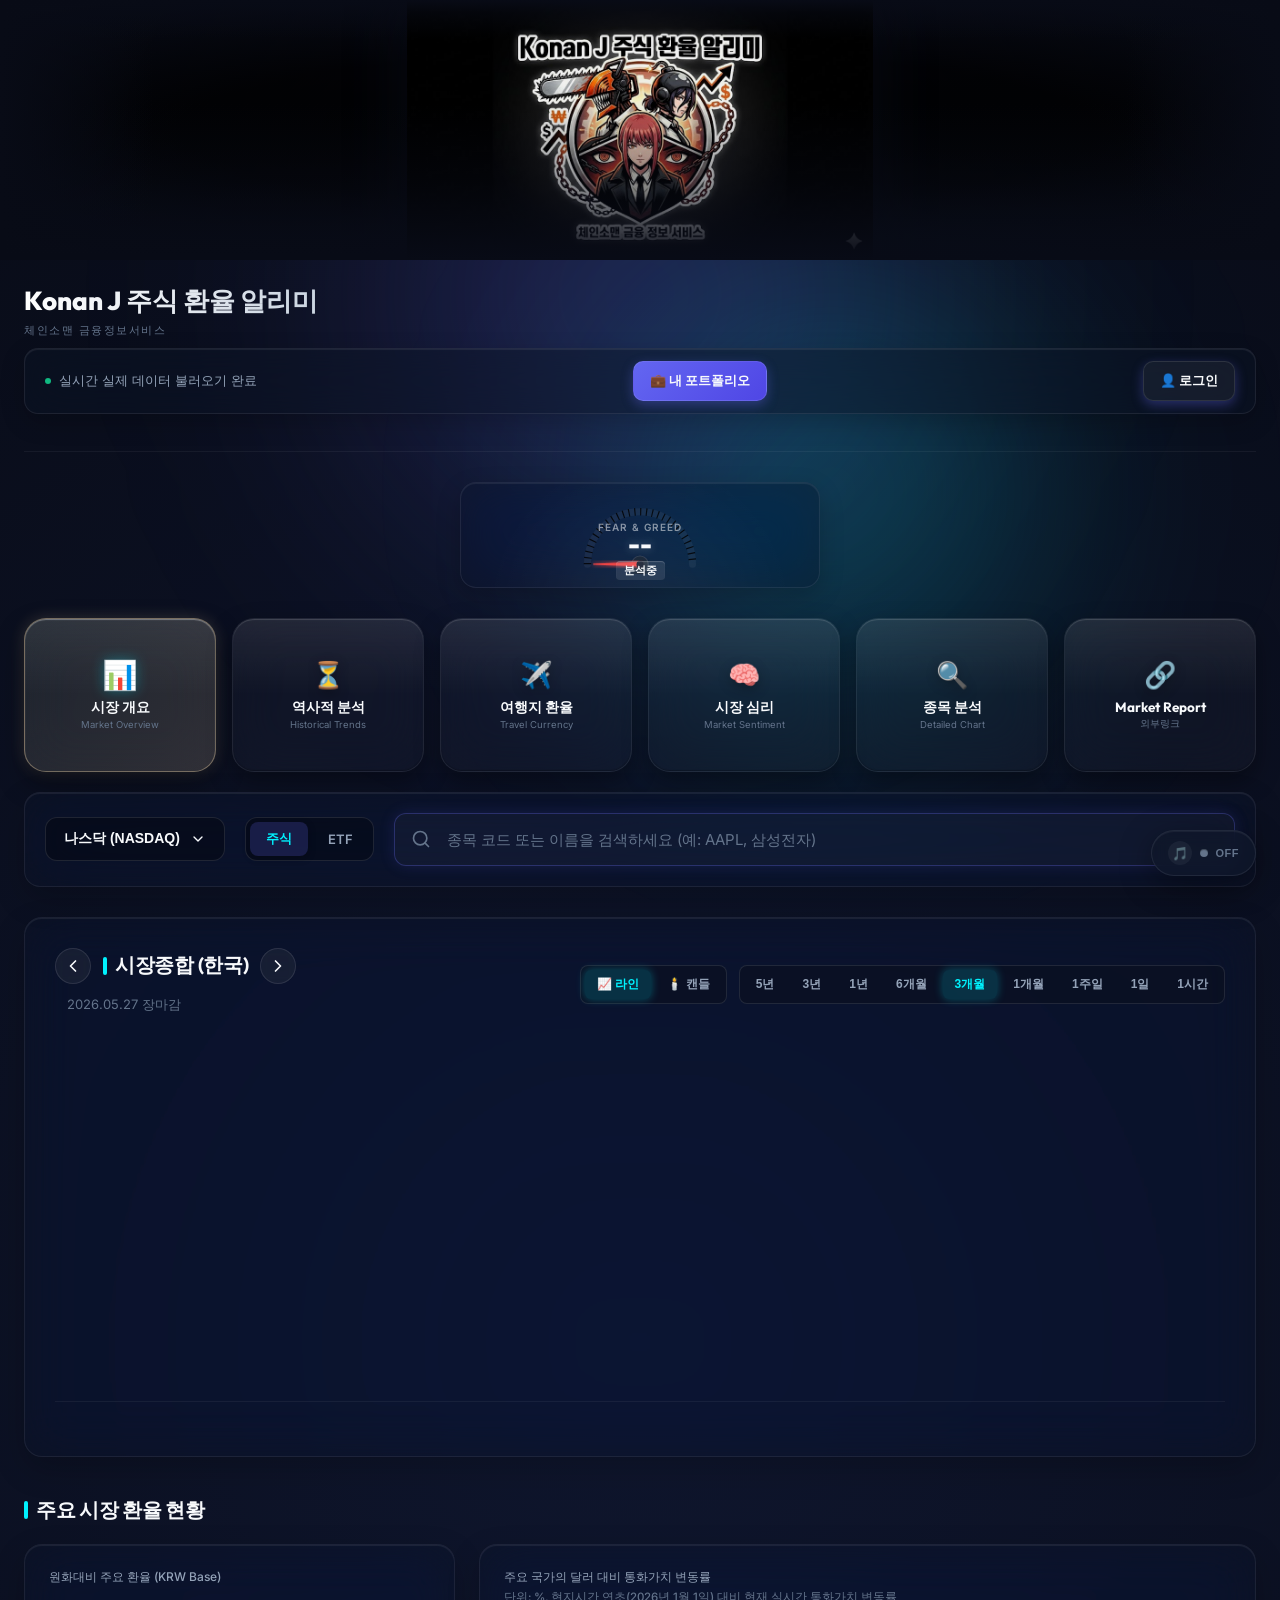
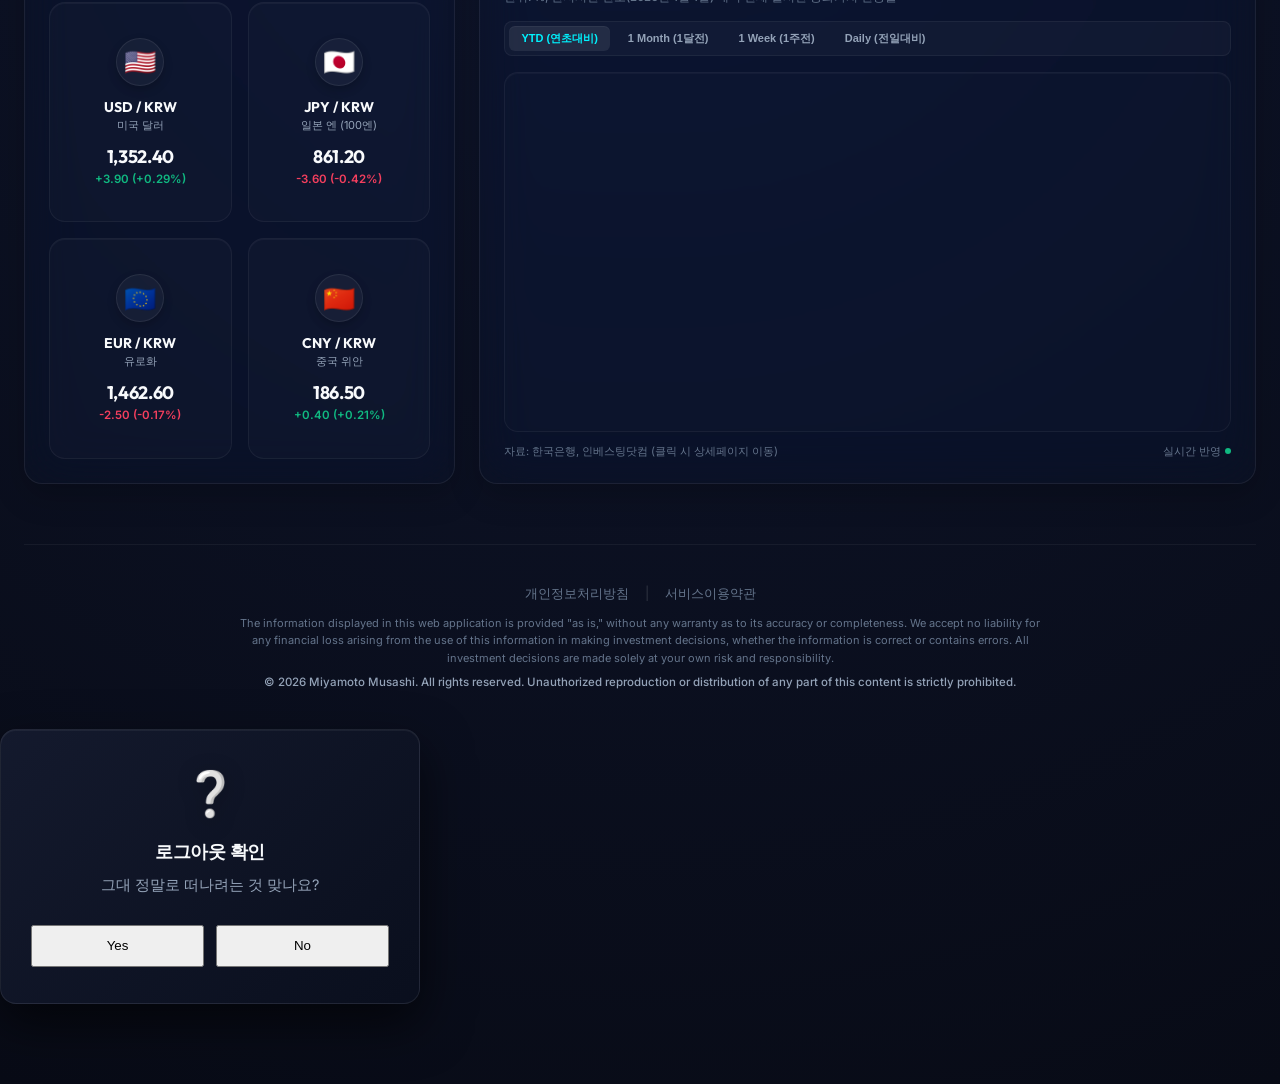
==== commit 9253d7dc: "Heptic, Sound, Login" ====
--- a/index.html
+++ b/index.html
@@ -1368,6 +1368,43 @@
             </button>
         </div>
     </div>
+
+    <!-- 배경 음악 오디오 -->
+    <audio id="bg-music" src="music/EVA.mp3" loop></audio>
+
+    <!-- 음악 ON/OFF 플로팅 컨트롤러 -->
+    <div id="music-controller-container">
+        <button id="btn-music-toggle" class="music-toggle-btn" title="배경 음악 켜기/끄기">
+            <div class="music-icon-wrapper">
+                <span class="music-note-icon">🎵</span>
+            </div>
+            <div class="music-led-indicator"></div>
+            <div class="music-switch-label">OFF</div>
+        </button>
+    </div>
+
+    <!-- 로그아웃 감성 확인 모달 -->
+    <div id="google-logout-confirm-modal" class="modal">
+        <div class="modal-content logout-modal-content">
+            <div id="logout-confirm-stage">
+                <div class="logout-icon">❔</div>
+                <h3 class="logout-title">로그아웃 확인</h3>
+                <p class="logout-question">그대 정말로 떠나려는 것 맞나요?</p>
+                <div class="logout-btn-group">
+                    <button id="logout-confirm-yes" class="modal-btn primary-btn" style="flex: 1; justify-content: center; height: 42px;">Yes</button>
+                    <button id="logout-confirm-no" class="modal-btn secondary-btn" style="flex: 1; justify-content: center; height: 42px;">No</button>
+                </div>
+            </div>
+            <div id="logout-message-stage" style="display: none;">
+                <div id="logout-message-emoji" class="logout-message-emoji">✨</div>
+                <p id="logout-message-text" class="logout-message-text"></p>
+                <!-- 은은한 로딩 인디케이터 -->
+                <div class="logout-loading-bar-container">
+                    <div class="logout-loading-bar"></div>
+                </div>
+            </div>
+        </div>
+    </div>
 </body>
 
 </html>
--- a/style.css
+++ b/style.css
@@ -2112,7 +2112,16 @@
     border-color: rgba(255, 255, 255, 0.12);
 }
 
-.portfolio-col-info {
+.portfolio-item-main {
+    display: flex;
+    flex: 2;
+    justify-content: space-between;
+    align-items: center;
+    gap: 16px;
+    min-width: 0;
+}
+
+.portfolio-item-left {
     display: flex;
     flex-direction: column;
     gap: 2px;
@@ -2120,36 +2129,34 @@
     min-width: 0;
 }
 
-.portfolio-item-title {
+.portfolio-item-symbol {
     font-size: 14px;
-    font-weight: 600;
+    font-weight: 700;
     color: var(--text-primary);
     white-space: nowrap;
     overflow: hidden;
     text-overflow: ellipsis;
 }
 
-.portfolio-item-sub {
+.portfolio-item-name-exch {
     font-size: 11px;
     color: var(--text-secondary);
-}
-
-.portfolio-col-price {
+    white-space: nowrap;
+    overflow: hidden;
+    text-overflow: ellipsis;
+}
+
+.portfolio-item-right {
     display: flex;
     flex-direction: column;
     align-items: flex-end;
     justify-content: center;
-    gap: 4px;
-    flex: 1;
-    min-width: 90px;
-}
-
-.portfolio-price-label {
-    font-size: 11px;
-    color: var(--text-muted);
-}
-
-.portfolio-item-price {
+    gap: 2px;
+    flex: 1.0;
+    min-width: 100px;
+}
+
+.portfolio-item-price-val {
     font-family: var(--font-heading);
     font-size: 13px;
     font-weight: 600;
@@ -2157,13 +2164,37 @@
     text-align: right;
 }
 
-.portfolio-col-controls {
+.portfolio-item-krw-val {
+    font-size: 11px;
+    color: var(--text-muted);
+    text-align: right;
+}
+
+.portfolio-item-divider {
+    display: none;
+    height: 1px;
+    background: rgba(255, 255, 255, 0.06);
+    margin: 4px 0;
+}
+
+.portfolio-item-controls {
     display: flex;
     align-items: center;
     justify-content: flex-end;
     gap: 12px;
-    flex: 0.8;
-    min-width: 120px;
+    flex: 1.2;
+    min-width: 150px;
+}
+
+.portfolio-qty-wrapper {
+    display: flex;
+    align-items: center;
+    gap: 6px;
+}
+
+.portfolio-qty-label {
+    font-size: 11px;
+    color: var(--text-muted);
 }
 
 .portfolio-qty-input {
@@ -2171,10 +2202,10 @@
     border: 1px solid rgba(255, 255, 255, 0.1);
     color: var(--text-primary);
     border-radius: 6px;
-    padding: 6px 10px;
+    padding: 6px 8px;
     font-family: var(--font-heading);
     font-size: 13px;
-    width: 80px;
+    width: 65px;
     text-align: right;
     outline: none;
 }
@@ -2204,12 +2235,61 @@
     cursor: pointer;
     font-size: 12px;
     transition: all 0.2s ease;
+    white-space: nowrap;
 }
 
 .portfolio-delete-btn:hover {
     background: var(--bearish);
     color: var(--text-primary);
     box-shadow: 0 0 10px var(--bearish-glow);
+}
+
+/* Mobile Optimization for Portfolio Modal */
+@media (max-width: 600px) {
+    .portfolio-item {
+        flex-direction: column;
+        align-items: stretch;
+        gap: 8px;
+        padding: 12px 14px;
+    }
+
+    .portfolio-item-main {
+        width: 100%;
+        justify-content: space-between;
+        align-items: flex-start;
+        gap: 8px;
+    }
+
+    .portfolio-item-left {
+        flex: 1;
+        max-width: 60%;
+    }
+
+    .portfolio-item-right {
+        flex: none;
+        align-items: flex-end;
+        min-width: 100px;
+    }
+
+    .portfolio-item-divider {
+        display: block;
+    }
+
+    .portfolio-item-controls {
+        width: 100%;
+        justify-content: space-between;
+        gap: 0;
+        margin-top: 2px;
+        min-width: auto;
+    }
+
+    .portfolio-qty-wrapper {
+        justify-content: flex-start;
+    }
+
+    .portfolio-delete-btn {
+        padding: 5px 12px;
+    }
 }
 
 /* Modal Footer & Backtest */
@@ -2344,6 +2424,233 @@
     padding-top: 24px;
     padding-bottom: 12px;
 }
+.candle-desc-tooltip strong {
+    font-family: var(--font-heading);
+}
+
+/* ==========================================================================
+   14. 음악 플레이어 및 로그아웃 감성 모달 스타일
+   ========================================================================== */
+
+/* 음악 플레이어 플로팅 컨트롤러 */
+#music-controller-container {
+    position: fixed;
+    bottom: 24px;
+    right: 24px;
+    z-index: 9999;
+}
+
+.music-toggle-btn {
+    display: flex;
+    align-items: center;
+    gap: 8px;
+    padding: 10px 16px;
+    border-radius: 40px;
+    background: rgba(15, 23, 42, 0.75);
+    border: 1px solid rgba(255, 255, 255, 0.08);
+    box-shadow: 0 8px 32px 0 rgba(0, 0, 0, 0.37), inset 0 1px 0 0 rgba(255, 255, 255, 0.05);
+    backdrop-filter: blur(8px);
+    -webkit-backdrop-filter: blur(8px);
+    cursor: pointer;
+    transition: all 0.25s cubic-bezier(0.4, 0, 0.2, 1);
+    outline: none;
+}
+
+.music-toggle-btn:hover {
+    transform: translateY(-2px);
+    background: rgba(30, 41, 59, 0.85);
+    border-color: rgba(255, 255, 255, 0.15);
+}
+
+.music-toggle-btn:active {
+    transform: translateY(0) scale(0.95);
+}
+
+.music-icon-wrapper {
+    display: flex;
+    align-items: center;
+    justify-content: center;
+    width: 24px;
+    height: 24px;
+    background: rgba(255, 255, 255, 0.05);
+    border-radius: 50%;
+    transition: all 0.3s ease;
+}
+
+/* ON 상태일 때 아이콘 래퍼 효과 */
+.music-toggle-btn.music-on .music-icon-wrapper {
+    background: rgba(16, 185, 129, 0.15);
+    animation: rotateMusicIcon 4s linear infinite;
+}
+
+@keyframes rotateMusicIcon {
+    from { transform: rotate(0deg); }
+    to { transform: rotate(360deg); }
+}
+
+.music-note-icon {
+    font-size: 13px;
+    color: var(--text-secondary);
+    transition: color 0.3s ease;
+}
+
+.music-toggle-btn.music-on .music-note-icon {
+    color: #10b981;
+    text-shadow: 0 0 8px rgba(16, 185, 129, 0.5);
+}
+
+/* LED 인디케이터 */
+.music-led-indicator {
+    width: 8px;
+    height: 8px;
+    border-radius: 50%;
+    background: #64748b; /* 기본 회색 */
+    transition: all 0.3s ease;
+    box-shadow: inset 0 1px 1px rgba(0, 0, 0, 0.4);
+}
+
+/* ON 상태: 네온 그린/에메랄드 LED */
+.music-toggle-btn.music-on .music-led-indicator {
+    background: #10b981;
+    box-shadow: 0 0 10px #10b981, 0 0 20px rgba(16, 185, 129, 0.6), inset 0 1px 0 rgba(255, 255, 255, 0.5);
+    animation: ledPulseGreen 1.5s infinite alternate;
+}
+
+/* OFF 상태: 차분히 잠자는 다크 레드 LED */
+.music-toggle-btn.music-off .music-led-indicator {
+    background: #ef4444;
+    box-shadow: 0 0 6px #ef4444, 0 0 12px rgba(239, 68, 68, 0.4);
+    animation: ledPulseRed 3s infinite ease-in-out;
+}
+
+@keyframes ledPulseGreen {
+    0% {
+        opacity: 0.7;
+        box-shadow: 0 0 4px #10b981, 0 0 10px rgba(16, 185, 129, 0.4);
+    }
+    100% {
+        opacity: 1;
+        box-shadow: 0 0 12px #10b981, 0 0 22px rgba(16, 185, 129, 0.8), 0 0 4px #fff;
+    }
+}
+
+@keyframes ledPulseRed {
+    0%, 100% {
+        opacity: 0.4;
+        box-shadow: 0 0 2px #ef4444, 0 0 6px rgba(239, 68, 68, 0.2);
+    }
+    50% {
+        opacity: 0.8;
+        box-shadow: 0 0 8px #ef4444, 0 0 14px rgba(239, 68, 68, 0.5);
+    }
+}
+
+.music-switch-label {
+    font-size: 11px;
+    font-weight: 700;
+    color: var(--text-muted);
+    letter-spacing: 0.5px;
+    transition: all 0.3s ease;
+}
+
+.music-toggle-btn.music-on .music-switch-label {
+    color: var(--text-primary);
+}
+
+/* 로그아웃 모달 및 확인창 디자인 */
+.logout-modal-content {
+    background: linear-gradient(135deg, rgba(20, 26, 46, 0.98) 0%, rgba(10, 15, 30, 0.98) 100%);
+    border: 1px solid rgba(255, 255, 255, 0.08);
+    box-shadow: 0 20px 50px rgba(0, 0, 0, 0.6), inset 0 1px 0 rgba(255, 255, 255, 0.05);
+    border-radius: 16px;
+    max-width: 420px;
+    width: 90%;
+    padding: 36px 30px;
+    text-align: center;
+    backdrop-filter: blur(20px);
+}
+
+.logout-icon {
+    font-size: 44px;
+    margin-bottom: 20px;
+    filter: drop-shadow(0 4px 10px rgba(0,0,0,0.3));
+}
+
+.logout-title {
+    font-size: 18px;
+    font-weight: 700;
+    color: var(--text-primary);
+    margin: 0 0 10px 0;
+    letter-spacing: -0.3px;
+}
+
+.logout-question {
+    font-size: 14.5px;
+    line-height: 1.55;
+    color: var(--text-secondary);
+    margin: 0 0 28px 0;
+    word-break: keep-all;
+}
+
+.logout-btn-group {
+    display: flex;
+    gap: 12px;
+    justify-content: center;
+}
+
+.logout-btn-group button {
+    transition: all 0.2s cubic-bezier(0.4, 0, 0.2, 1);
+}
+
+.logout-btn-group button:active {
+    transform: scale(0.96);
+}
+
+/* 감성 팝업 메시지 출력 스테이지 */
+.logout-message-emoji {
+    font-size: 48px;
+    margin-bottom: 18px;
+    animation: bounceSlow 2s infinite ease-in-out;
+}
+
+@keyframes bounceSlow {
+    0%, 100% { transform: translateY(0); }
+    50% { transform: translateY(-8px); }
+}
+
+.logout-message-text {
+    font-size: 15px;
+    line-height: 1.65;
+    color: var(--text-primary);
+    font-weight: 600;
+    margin: 0 0 24px 0;
+    padding: 0 10px;
+    word-break: keep-all;
+}
+
+/* 은은한 대기 진행 바 */
+.logout-loading-bar-container {
+    width: 100%;
+    height: 3px;
+    background: rgba(255, 255, 255, 0.05);
+    border-radius: 4px;
+    overflow: hidden;
+    position: relative;
+}
+
+.logout-loading-bar {
+    width: 0%;
+    height: 100%;
+    background: linear-gradient(90deg, var(--accent) 0%, #a855f7 100%);
+    border-radius: 4px;
+    animation: fillProgress 3s linear forwards;
+}
+
+@keyframes fillProgress {
+    from { width: 0%; }
+    to { width: 100%; }
+}
+
 .title-section h1 {
     font-family: var(--font-heading);
     font-size: 26px;
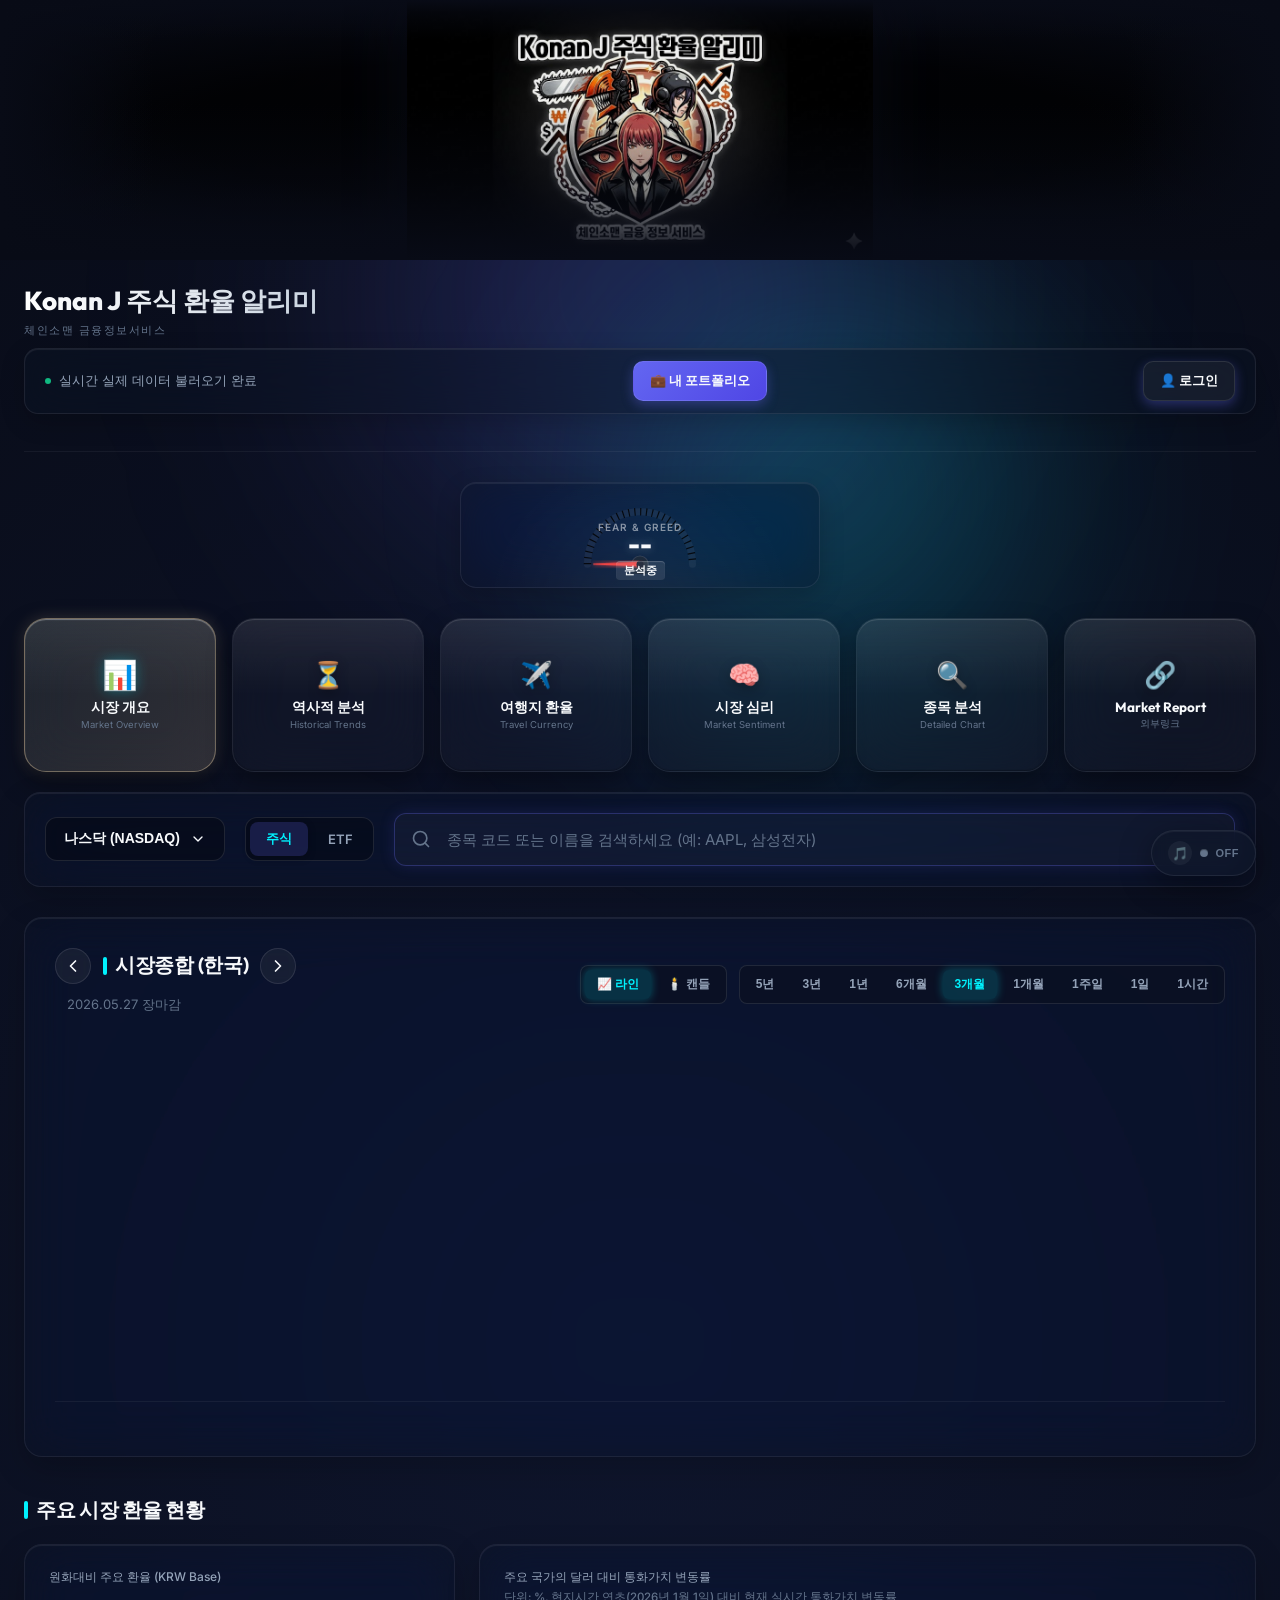
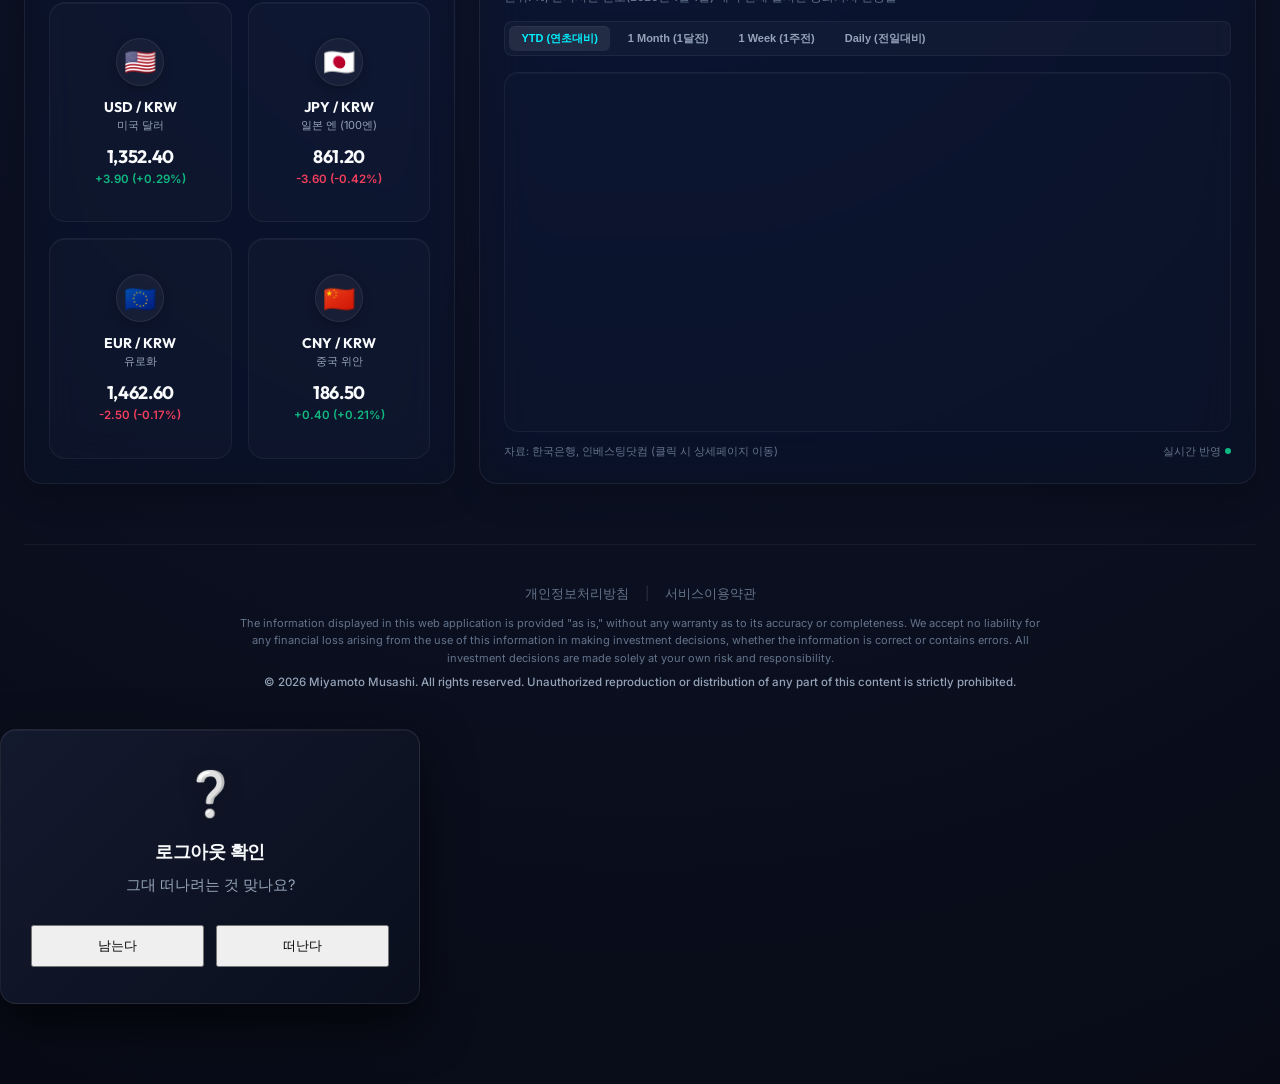
==== commit d2c6b437: "Log out Sophisticated" ====
--- a/index.html
+++ b/index.html
@@ -1389,10 +1389,10 @@
             <div id="logout-confirm-stage">
                 <div class="logout-icon">❔</div>
                 <h3 class="logout-title">로그아웃 확인</h3>
-                <p class="logout-question">그대 정말로 떠나려는 것 맞나요?</p>
+                <p class="logout-question">그대 떠나려는 것 맞나요?</p>
                 <div class="logout-btn-group">
-                    <button id="logout-confirm-yes" class="modal-btn primary-btn" style="flex: 1; justify-content: center; height: 42px;">Yes</button>
-                    <button id="logout-confirm-no" class="modal-btn secondary-btn" style="flex: 1; justify-content: center; height: 42px;">No</button>
+                    <button id="logout-confirm-yes" class="modal-btn primary-btn" style="flex: 1; justify-content: center; height: 42px;">남는다</button>
+                    <button id="logout-confirm-no" class="modal-btn secondary-btn" style="flex: 1; justify-content: center; height: 42px;">떠난다</button>
                 </div>
             </div>
             <div id="logout-message-stage" style="display: none;">
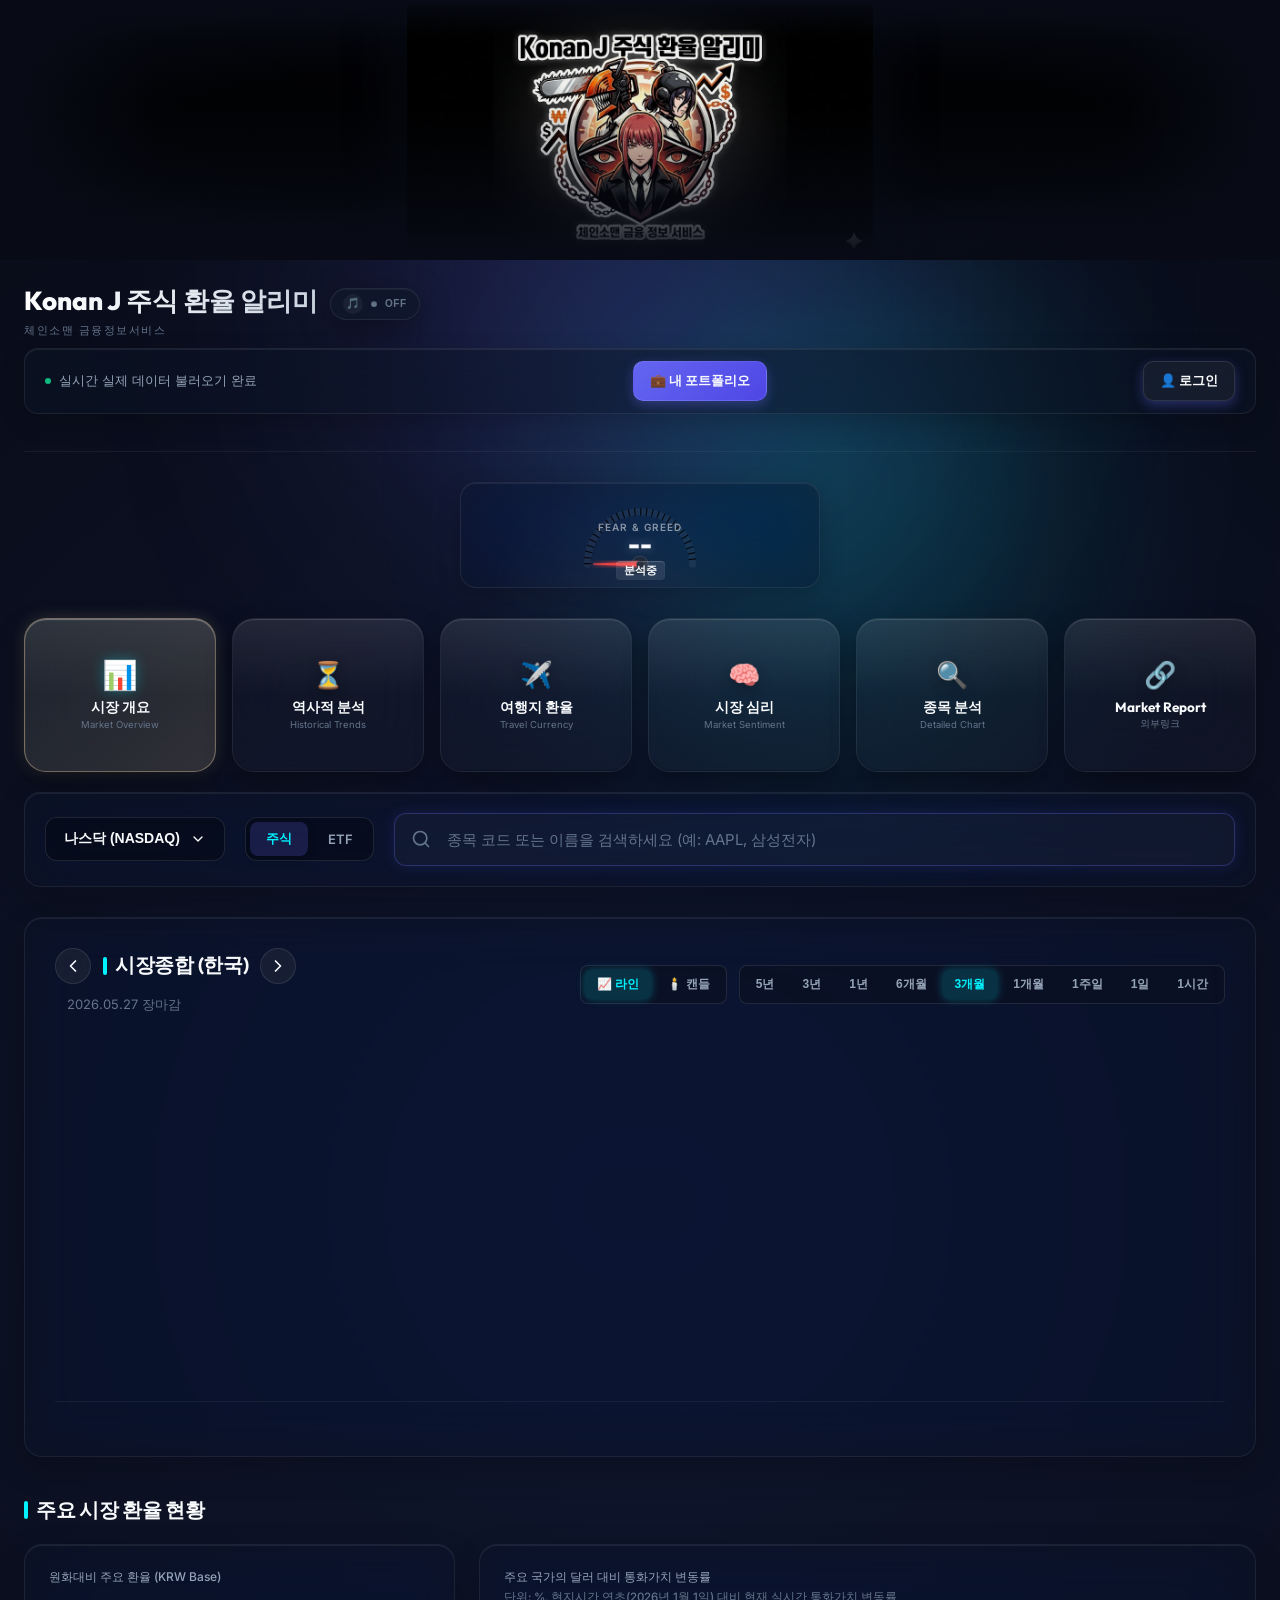
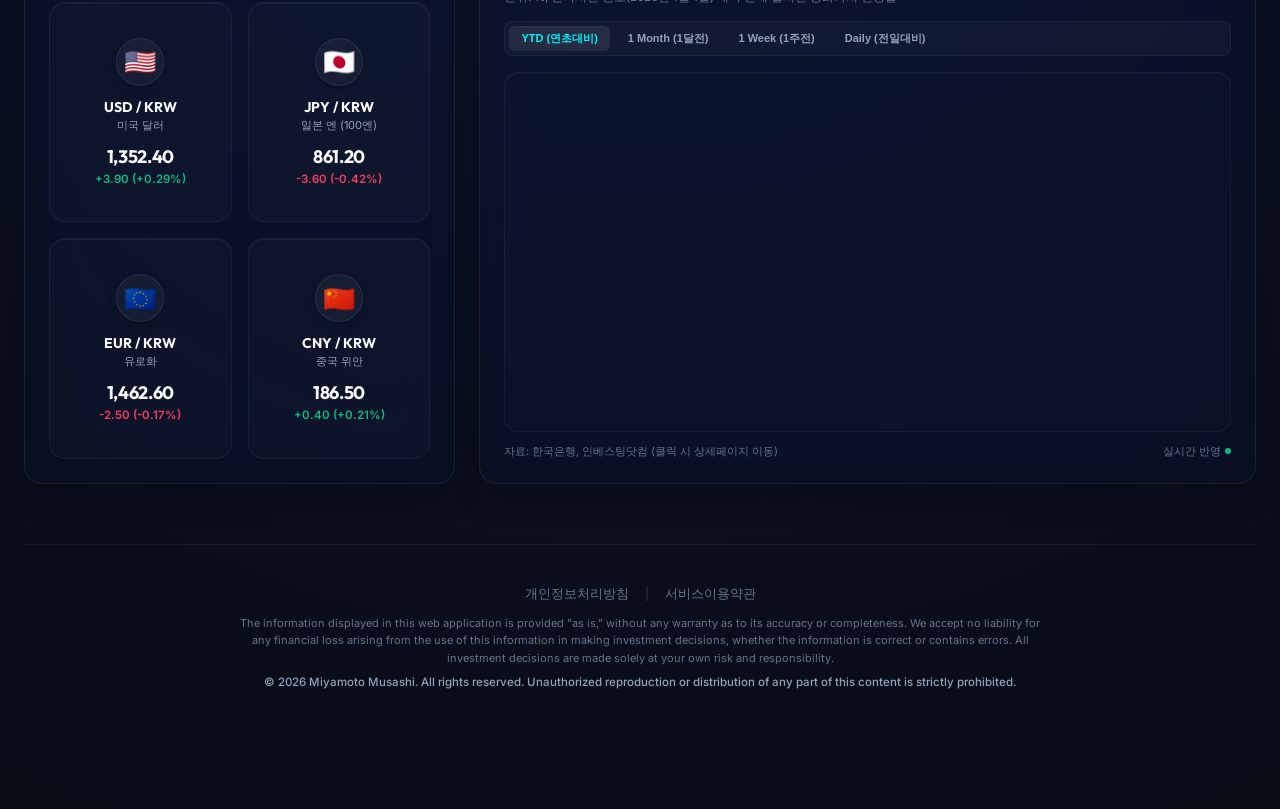
==== commit 51177921: "Music ADDED" ====
--- a/index.html
+++ b/index.html
@@ -112,8 +112,18 @@
     <div class="dashboard-container">
         <!-- 상단 헤더 (상하 정렬 구조) -->
         <header class="vertical-header">
-            <div class="title-section">
-                <h1>Konan J 주식 환율 알리미</h1>
+            <div class="title-section" style="display: flex; flex-direction: column;">
+                <div style="display: flex; align-items: center; gap: 12px; flex-wrap: wrap;">
+                    <h1>Konan J 주식 환율 알리미</h1>
+                    <!-- 음악 ON/OFF 헤더 내장형 컨트롤러 -->
+                    <button id="btn-music-toggle" class="music-toggle-btn" title="배경 음악 켜기/끄기" style="margin: 0; padding: 6px 12px; height: 32px; border-radius: 20px;">
+                        <div class="music-icon-wrapper" style="width: 20px; height: 20px; background: rgba(255, 255, 255, 0.05); border-radius: 50%; display: flex; align-items: center; justify-content: center;">
+                            <span class="music-note-icon" style="font-size: 11px;">🎵</span>
+                        </div>
+                        <div class="music-led-indicator" style="width: 6px; height: 6px;"></div>
+                        <div class="music-switch-label" style="font-size: 10px;">OFF</div>
+                    </button>
+                </div>
                 <span class="subtitle">체인소맨 금융정보서비스</span>
             </div>
             <!-- 가로쓰기 독립된 섹션 (유리 질감) -->
@@ -1372,20 +1382,9 @@
     <!-- 배경 음악 오디오 -->
     <audio id="bg-music" src="music/EVA.mp3" loop></audio>
 
-    <!-- 음악 ON/OFF 플로팅 컨트롤러 -->
-    <div id="music-controller-container">
-        <button id="btn-music-toggle" class="music-toggle-btn" title="배경 음악 켜기/끄기">
-            <div class="music-icon-wrapper">
-                <span class="music-note-icon">🎵</span>
-            </div>
-            <div class="music-led-indicator"></div>
-            <div class="music-switch-label">OFF</div>
-        </button>
-    </div>
-
-    <!-- 로그아웃 감성 확인 모달 -->
-    <div id="google-logout-confirm-modal" class="modal">
-        <div class="modal-content logout-modal-content">
+    <!-- 로그아웃 감성 확인 모달 (정중앙 오버레이 및 페이드아웃 적용) -->
+    <div id="google-logout-confirm-modal" class="modal-overlay">
+        <div class="portfolio-modal-container logout-modal-content" style="max-width: 400px; padding: 36px 30px; text-align: center;">
             <div id="logout-confirm-stage">
                 <div class="logout-icon">❔</div>
                 <h3 class="logout-title">로그아웃 확인</h3>
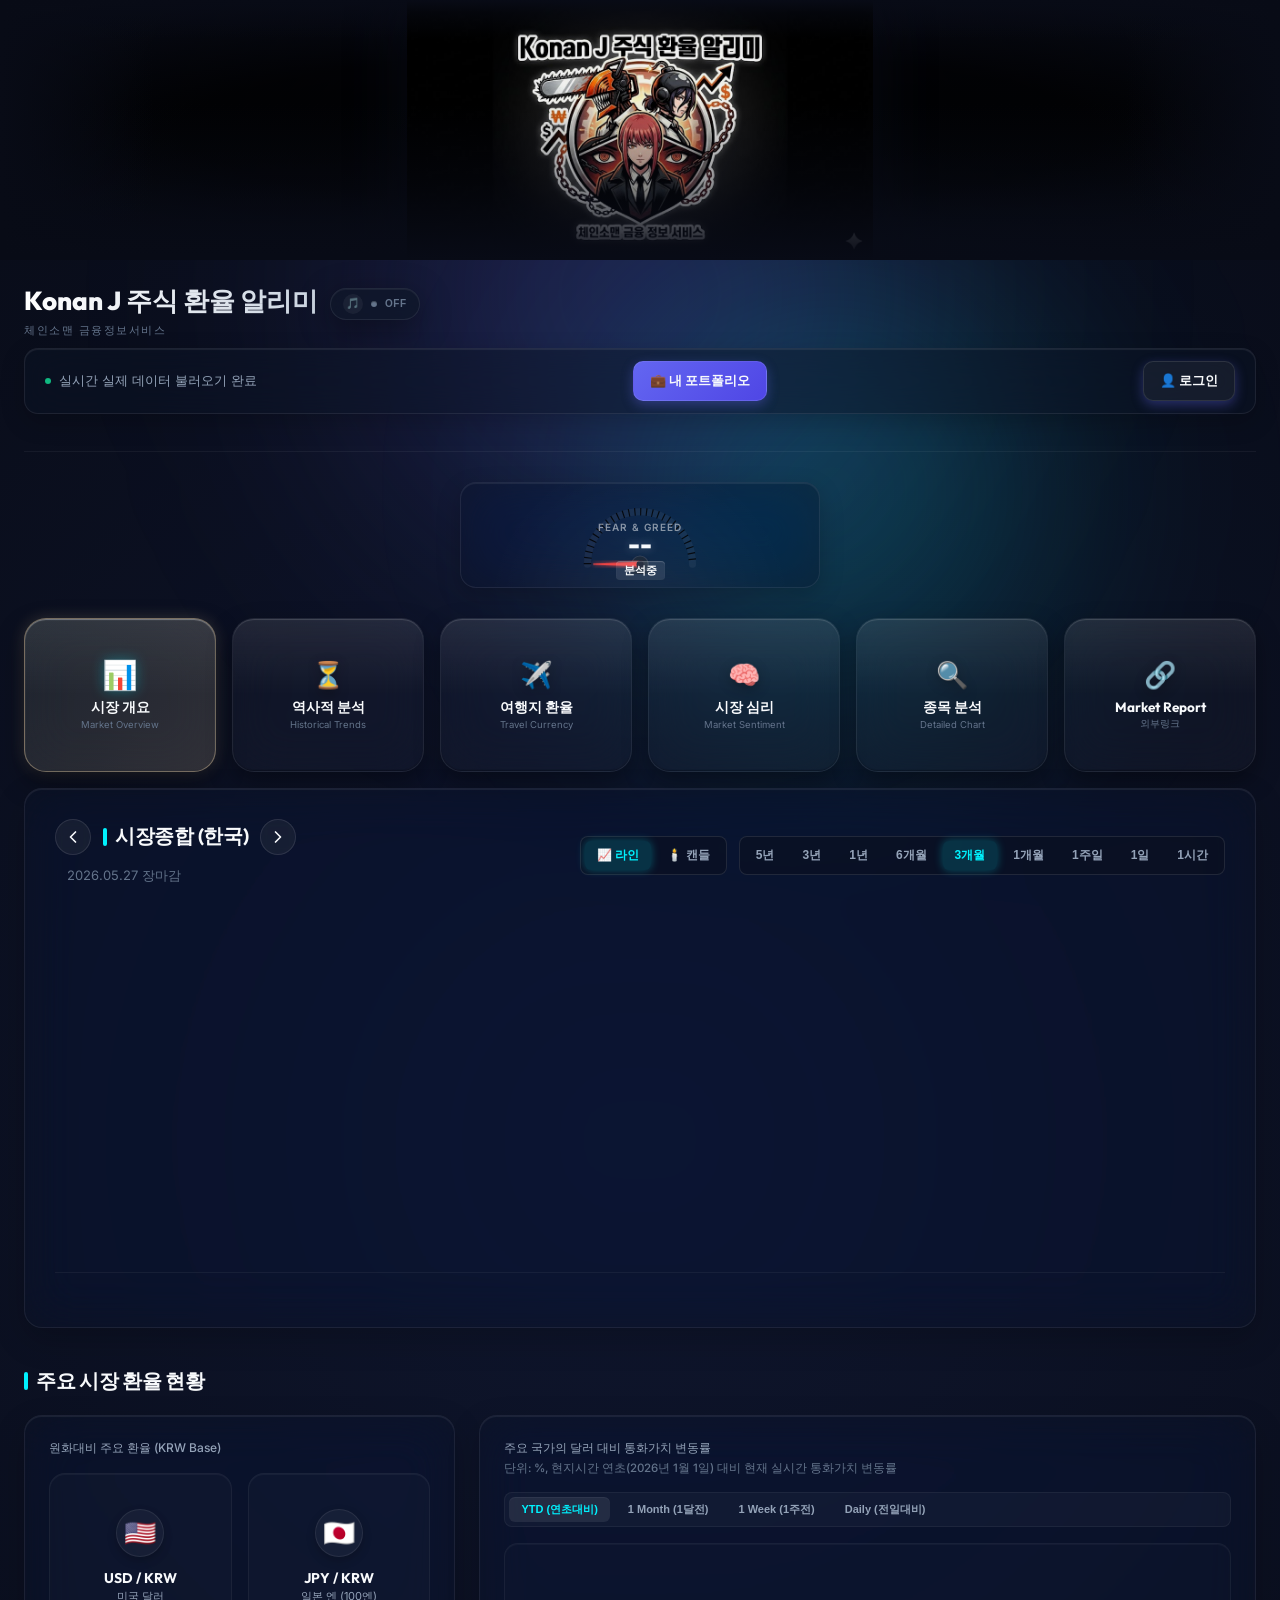
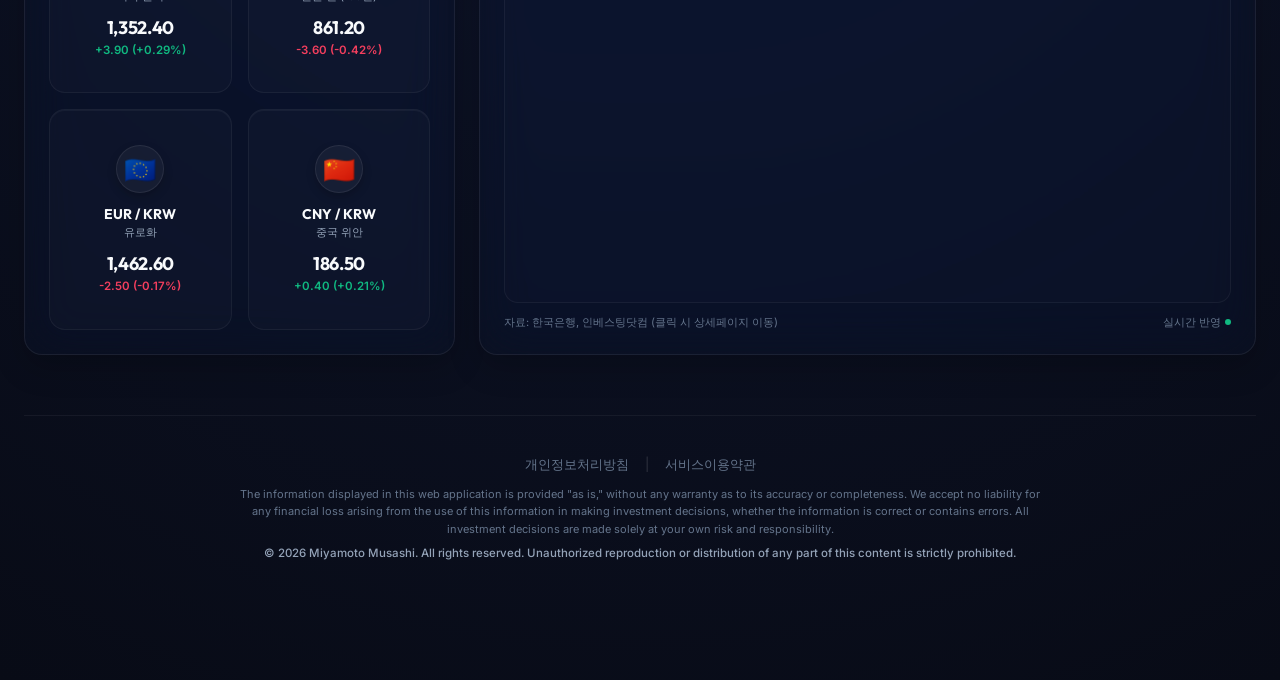
==== commit 1edf9d09: "포트폴리오 추천" ====
--- a/index.html
+++ b/index.html
@@ -222,59 +222,7 @@
             </div>
         </div>
 
-        <!-- 항상 표시되는 전역 티커 검색 섹션 -->
-        <div class="ticker-search-container" style="margin-top: 20px;">
-            <div class="ticker-search-wrapper">
-                <!-- 거래소 선택 드롭다운 -->
-                <div class="exchange-dropdown-container">
-                    <button class="exchange-dropdown-btn" id="exchange-dropdown-btn">
-                        <span id="selected-exchange-text">나스닥 (NASDAQ)</span>
-                        <svg width="16" height="16" viewBox="0 0 24 24" fill="none" stroke="currentColor"
-                            stroke-width="2" stroke-linecap="round" stroke-linejoin="round" style="margin-left: 4px;">
-                            <polyline points="6 9 12 15 18 9"></polyline>
-                        </svg>
-                    </button>
-                    <div class="exchange-dropdown-menu" id="exchange-dropdown-menu" style="display: none;">
-                        <div class="exchange-option" data-exchange="nasdaq" data-name="나스닥 (NASDAQ)">나스닥 (NASDAQ)</div>
-                        <div class="exchange-option" data-exchange="nyse" data-name="뉴욕증권거래소 (NYSE)">뉴욕증권거래소 (NYSE)
-                        </div>
-                        <div class="exchange-option" data-exchange="kospi" data-name="코스피 (KOSPI)">코스피 (KOSPI)</div>
-                        <div class="exchange-option" data-exchange="kosdaq" data-name="코스닥 (KOSDAQ)">코스닥 (KOSDAQ)</div>
-                        <div class="exchange-option" data-exchange="japan" data-name="도쿄증권거래소 (TSE)">도쿄증권거래소 (TSE)</div>
-                    </div>
-                </div>
-
-                <!-- ETF/개별주식 토글 -->
-                <div class="asset-type-toggle">
-                    <input type="radio" id="asset-stock" name="asset-type" value="stock" checked>
-                    <label for="asset-stock">주식</label>
-                    <input type="radio" id="asset-etf" name="asset-type" value="etf">
-                    <label for="asset-etf">ETF</label>
-                </div>
-
-                <!-- 검색 입력창 및 자동완성 -->
-                <div class="ticker-input-area">
-                    <div class="ticker-input-glow">
-                        <span class="search-icon">
-                            <svg width="20" height="20" viewBox="0 0 24 24" fill="none" stroke="currentColor"
-                                stroke-width="2" stroke-linecap="round" stroke-linejoin="round">
-                                <circle cx="11" cy="11" r="8"></circle>
-                                <line x1="21" y1="21" x2="16.65" y2="16.65"></line>
-                            </svg>
-                        </span>
-                        <input type="text" class="ticker-input" id="ticker-search-input"
-                            placeholder="종목 코드 또는 이름을 검색하세요 (예: AAPL, 삼성전자)" autocomplete="off">
-                    </div>
-
-                    <!-- 자동완성 드롭다운 -->
-                    <div class="autocomplete-dropdown" id="ticker-autocomplete-dropdown" style="display: none;">
-                        <ul class="autocomplete-list" id="ticker-autocomplete-list">
-                            <!-- JS에서 동적 생성됨 -->
-                        </ul>
-                    </div>
-                </div>
-            </div>
-        </div>
+        <!-- 티커 검색 섹션이 종목분석 탭(서브 탭) 내부로 이동되었습니다. -->
 
         <!-- [VIEW 1] 시장 개요 탭 -->
         <main class="tab-view active" id="view-overview">
@@ -867,7 +815,6 @@
 
                                 <!-- Tapered Sharp Needle pointing to scale -->
                                 <g id="large-meter-needle" transform="rotate(-30, 120, 120)">
-                                    <!-- (120, 120) 기준 절대좌표로 바늘 침 형성 (y=120에서 시작하여 y=28까지 뻗는 구조) -->
                                     <path d="M 116.5 120 L 123.5 120 L 120.6 28 L 119.4 28 Z" fill="#ff4757" />
                                     <!-- Needle Center Pivot Cap (바늘 정중앙 결합부 축 형성) -->
                                     <circle cx="120" cy="120" r="7" fill="#ff4757" />
@@ -929,227 +876,416 @@
 
         <!-- [VIEW 5] 종목 상세 분석 탭 -->
         <section class="tab-view" id="view-detail">
-            <div class="ticker-detail-container">
-                <div class="ticker-detail-header" id="ticker-detail-header">
-                    <div class="ticker-header-left">
-                        <div style="display: flex; align-items: center; gap: 12px; margin-bottom: 8px;">
-                            <h2 class="section-title" id="detail-title" style="margin-bottom: 0;">종목을 검색해주세요</h2>
-                            <button class="portfolio-action-btn" id="add-to-portfolio-btn" style="display: none; padding: 6px 12px; font-size: 12px;">
-                                ➕ 포트폴리오 담기
+            <!-- 브라우저의 탭 전환 스타일 서브 탭 바 -->
+            <div class="detail-sub-tabs" style="display: flex; gap: 8px; margin-bottom: 24px; border-bottom: 1px solid rgba(255, 255, 255, 0.08); padding-bottom: 1px;">
+                <button class="sub-tab-btn active" id="sub-tab-btn-search" onclick="switchSubTab('search')">🔍 주식검색</button>
+                <button class="sub-tab-btn" id="sub-tab-btn-recommended" onclick="switchSubTab('recommended')">💡 추천 포트폴리오</button>
+                <button class="sub-tab-btn" id="sub-tab-btn-analysis" onclick="switchSubTab('analysis')">📊 포트폴리오 분석</button>
+            </div>
+
+            <!-- 서브 뷰 1: 주식검색 (기존 상세 분석 콘텐츠 일체) -->
+            <div class="detail-subview active" id="detail-subview-search">
+                <!-- 기존 항상 표시되던 전역 티커 검색 섹션을 여기로 이동 -->
+                <div class="ticker-search-container" style="margin-top: 10px; margin-bottom: 24px; width: 100%;">
+                    <div class="ticker-search-wrapper">
+                        <!-- 거래소 선택 드롭다운 -->
+                        <div class="exchange-dropdown-container">
+                            <button class="exchange-dropdown-btn" id="exchange-dropdown-btn">
+                                <span id="selected-exchange-text">나스닥 (NASDAQ)</span>
+                                <svg width="16" height="16" viewBox="0 0 24 24" fill="none" stroke="currentColor"
+                                    stroke-width="2" stroke-linecap="round" stroke-linejoin="round" style="margin-left: 4px;">
+                                    <polyline points="6 9 12 15 18 9"></polyline>
+                                </svg>
                             </button>
-                        </div>
-                        <span class="crisis-year-badge" id="detail-exchange"
-                            style="display: inline-block;">Exchange</span>
-                    </div>
-                    <div class="ticker-header-right" id="detail-price-box" style="display: none; text-align: right;">
-                        <span class="ticker-price-huge" id="detail-price"
-                            style="font-family: var(--font-heading); font-size: 32px; font-weight: 800; display: block; margin-bottom: 4px;">0.00</span>
-                        <span class="index-change-badge" id="detail-change"
-                            style="font-size: 15px; display: inline-flex;">0.00 (0.00%)</span>
-                        <div id="detail-consensus-box"
-                            style="margin-top: 8px; font-size: 13px; color: var(--text-secondary); display: none;">
-                            컨센서스: <strong id="consensus-rating" style="color: var(--accent);">N/A</strong> &nbsp;|&nbsp;
-                            목표가: <strong id="consensus-target">N/A</strong>
-                        </div>
-                    </div>
-                </div>
-
-                <!-- 기간 및 모드 선택 버튼 (종목 상세) -->
-                <div class="timeframe-buttons-container">
-                    <div class="chart-mode-toggle" id="detail-mode-toggle">
-                        <button class="mode-btn active" data-mode="line">📈 라인</button>
-                        <button class="mode-btn" data-mode="candlestick">🕯️ 캔들</button>
-                    </div>
-                    <div class="timeframe-buttons" id="detail-timeframe-buttons">
-                        <button class="time-btn active" data-period="5y">5년</button>
-                        <button class="time-btn" data-period="3y">3년</button>
-                        <button class="time-btn" data-period="1y">1년</button>
-                        <button class="time-btn" data-period="6mo">6개월</button>
-                        <button class="time-btn" data-period="3mo">3개월</button>
-                        <button class="time-btn" data-period="1mo">1개월</button>
-                        <button class="time-btn" data-period="1wk">1주일</button>
-                        <button class="time-btn" data-period="1d">1일</button>
-                        <button class="time-btn" data-period="1h">1시간</button>
-                    </div>
-                </div>
-
-                <!-- 대형 차트 영역 및 펀더멘털 패널 (그리드 레이아웃) -->
-                <div class="detail-main-layout"
-                    style="display: none;"
-                    id="detail-main-layout">
-                    <!-- 좌측: 차트 -->
-                    <div style="display: flex; flex-direction: column; width: 100%; position: relative;">
-                        <!-- 메인 캔들 차트 영역 -->
-                        <div class="big-chart-wrapper" id="detail-chart-wrapper"
-                            style="position: relative; height: 350px; width: 100%; margin-bottom: 8px;">
-                            <canvas id="chart-ticker-detail"></canvas>
-                        </div>
-
-                        <!-- 보조 지표 (거래량 및 가상 주체별 수급) 분리 영역 -->
-                        <div class="detail-volume-wrapper" style="position: relative; height: 120px; width: 100%;">
-                            <canvas id="chart-detail-volume"></canvas>
-                        </div>
-
-                        <!-- 로딩 오버레이 -->
-                        <div id="detail-loading-overlay" class="chart-loading-overlay"
-                            style="display: none; position: absolute; top: 0; left: 0; right: 0; bottom: 0; background: rgba(10, 15, 30, 0.85); z-index: 10; flex-direction: column; align-items: center; justify-content: center; border-radius: 12px; backdrop-filter: blur(4px);">
-                            <style>
-                                @keyframes spinLoading {
-                                    0% {
-                                        transform: rotate(0deg);
+                            <div class="exchange-dropdown-menu" id="exchange-dropdown-menu" style="display: none;">
+                                <div class="exchange-option" data-exchange="nasdaq" data-name="나스닥 (NASDAQ)">나스닥 (NASDAQ)</div>
+                                <div class="exchange-option" data-exchange="nyse" data-name="뉴욕증권거래소 (NYSE)">뉴욕증권거래소 (NYSE)</div>
+                                <div class="exchange-option" data-exchange="kospi" data-name="코스피 (KOSPI)">코스피 (KOSPI)</div>
+                                <div class="exchange-option" data-exchange="kosdaq" data-name="코스닥 (KOSDAQ)">코스닥 (KOSDAQ)</div>
+                                <div class="exchange-option" data-exchange="japan" data-name="도쿄증권거래소 (TSE)">도쿄증권거래소 (TSE)</div>
+                            </div>
+                        </div>
+
+                        <!-- 검색 입력창 및 자동완성 -->
+                        <div class="ticker-input-area">
+                            <div class="ticker-input-glow">
+                                <span class="search-icon">
+                                    <svg width="20" height="20" viewBox="0 0 24 24" fill="none" stroke="currentColor"
+                                        stroke-width="2" stroke-linecap="round" stroke-linejoin="round">
+                                        <circle cx="11" cy="11" r="8"></circle>
+                                        <line x1="21" y1="21" x2="16.65" y2="16.65"></line>
+                                    </svg>
+                                </span>
+                                <input type="text" class="ticker-input" id="ticker-search-input"
+                                    placeholder="종목 코드 또는 이름을 검색하세요 (예: AAPL, 삼성전자)" autocomplete="off">
+                            </div>
+
+                            <!-- 자동완성 드롭다운 -->
+                            <div class="autocomplete-dropdown" id="ticker-autocomplete-dropdown" style="display: none;">
+                                <ul class="autocomplete-list" id="ticker-autocomplete-list">
+                                    <!-- JS에서 동적 생성됨 -->
+                                </ul>
+                            </div>
+                        </div>
+                    </div>
+                </div>
+
+                <!-- 상세 종목 분석 정보 표시 영역 -->
+                <div class="ticker-detail-container">
+                    <div class="ticker-detail-header" id="ticker-detail-header">
+                        <div class="ticker-header-left">
+                            <div style="display: flex; align-items: center; gap: 12px; margin-bottom: 8px;">
+                                <h2 class="section-title" id="detail-title" style="margin-bottom: 0;">종목을 검색해주세요</h2>
+                                <button class="portfolio-action-btn" id="add-to-portfolio-btn" style="display: none; padding: 6px 12px; font-size: 12px;">
+                                    ➕ 포트폴리오 담기
+                                </button>
+                            </div>
+                            <span class="crisis-year-badge" id="detail-exchange" style="display: inline-block;">Exchange</span>
+                        </div>
+                        <div class="ticker-header-right" id="detail-price-box" style="display: none; text-align: right;">
+                            <span class="ticker-price-huge" id="detail-price"
+                                style="font-family: var(--font-heading); font-size: 32px; font-weight: 800; display: block; margin-bottom: 4px;">0.00</span>
+                            <span class="index-change-badge" id="detail-change" style="font-size: 15px; display: inline-flex;">0.00 (0.00%)</span>
+                            <div id="detail-consensus-box" style="margin-top: 8px; font-size: 13px; color: var(--text-secondary); display: none;">
+                                컨센서스: <strong id="consensus-rating" style="color: var(--accent);">N/A</strong> &nbsp;|&nbsp;
+                                목표가: <strong id="consensus-target">N/A</strong>
+                            </div>
+                        </div>
+                    </div>
+
+                    <!-- 기간 및 모드 선택 버튼 (종목 상세) -->
+                    <div class="timeframe-buttons-container">
+                        <div class="chart-mode-toggle" id="detail-mode-toggle">
+                            <button class="mode-btn active" data-mode="line">📈 라인</button>
+                            <button class="mode-btn" data-mode="candlestick">🕯️ 캔들</button>
+                        </div>
+                        <div class="timeframe-buttons" id="detail-timeframe-buttons">
+                            <button class="time-btn active" data-period="5y">5년</button>
+                            <button class="time-btn" data-period="3y">3년</button>
+                            <button class="time-btn" data-period="1y">1년</button>
+                            <button class="time-btn" data-period="6mo">6개월</button>
+                            <button class="time-btn" data-period="3mo">3개월</button>
+                            <button class="time-btn" data-period="1mo">1개월</button>
+                            <button class="time-btn" data-period="1wk">1주일</button>
+                            <button class="time-btn" data-period="1d">1일</button>
+                            <button class="time-btn" data-period="1h">1시간</button>
+                        </div>
+                    </div>
+
+                    <!-- 대형 차트 영역 및 펀더멘털 패널 (그리드 레이아웃) -->
+                    <div class="detail-main-layout" style="display: none;" id="detail-main-layout">
+                        <!-- 좌측: 차트 -->
+                        <div style="display: flex; flex-direction: column; width: 100%; position: relative;">
+                            <!-- 메인 캔들 차트 영역 -->
+                            <div class="big-chart-wrapper" id="detail-chart-wrapper" style="position: relative; height: 350px; width: 100%; margin-bottom: 8px;">
+                                <canvas id="chart-ticker-detail"></canvas>
+                            </div>
+
+                            <!-- 보조 지표 (거래량 및 가상 주체별 수급) 분리 영역 -->
+                            <div class="detail-volume-wrapper" style="position: relative; height: 120px; width: 100%;">
+                                <canvas id="chart-detail-volume"></canvas>
+                            </div>
+
+                            <!-- 로딩 오버레이 -->
+                            <div id="detail-loading-overlay" class="chart-loading-overlay" style="display: none; position: absolute; top: 0; left: 0; right: 0; bottom: 0; background: rgba(10, 15, 30, 0.85); z-index: 10; flex-direction: column; align-items: center; justify-content: center; border-radius: 12px; backdrop-filter: blur(4px);">
+                                <style>
+                                    @keyframes spinLoading {
+                                        0% { transform: rotate(0deg); }
+                                        100% { transform: rotate(360deg); }
                                     }
-
-                                    100% {
-                                        transform: rotate(360deg);
-                                    }
-                                }
-                            </style>
-                            <div
-                                style="width: 48px; height: 48px; border: 4px solid rgba(255,255,255,0.1); border-top: 4px solid #6366f1; border-radius: 50%; animation: spinLoading 1s linear infinite; margin-bottom: 16px;">
-                            </div>
-                            <div style="font-size: 16px; font-weight: 600; margin-bottom: 8px;">실시간 주가 데이터 분석 중... ⏱️
-                            </div>
-                            <div style="font-size: 14px; color: var(--text-muted);">남은 예상 시간: <span
-                                    id="loading-countdown"
-                                    style="color: #f43f5e; font-weight: bold; font-size: 18px;">1.50</span>초</div>
-                        </div>
-
-                        <!-- 캔들 설명 텍스트 - 2줄 구조: 1행=실시간포인터 / 2행=시가·종가대비 -->
-                        <div id="detail-candle-desc" class="candle-desc-tooltip"
-                            style="opacity: 0.4; position: relative; text-align: center; margin: 15px auto 0 auto; padding: 10px 14px; background: rgba(255,255,255,0.02); border-radius: 8px; border: 1px solid rgba(255,255,255,0.05); max-width: 680px; width: 100%; font-size: 12.5px;">
-                            <!-- 1행: 실시간 포인터 가격 -->
-                            <div id="desc-pointer-line" style="line-height:1.6;">
-                                💡 <span style="color:#e2e8f0;"><strong>O</strong>: 시가(Open)</span> &nbsp;|&nbsp; <span style="color:#f43f5e;"><strong>H</strong>: 고가(High)</span> &nbsp;|&nbsp;
-                                <span style="color:#3b82f6;"><strong>L</strong>: 저가(Low)</span> &nbsp;|&nbsp; <span style="color:#10b981;"><strong>C</strong>: 종가(Close)</span>
-                            </div>
-                            <!-- 2행: 시가대비·종가대비 (동의 후 캔들 호버 시만 표시) -->
-                            <div id="desc-comparison-line" style="display:none; margin-top:6px; padding-top:6px; border-top:1px solid rgba(255,255,255,0.07); font-size:11.5px; color:#94a3b8; line-height:1.5;"></div>
-                        </div>
-                    </div>
-
-                    <!-- 우측: 펀더멘털 및 컨센서스 패널 -->
-                    <div class="detail-side-panel" id="detail-side-panel">
-                        <div class="side-panel-card"
-                            style="background: rgba(13, 20, 38, 0.6); border: 1px solid rgba(255,255,255,0.05); border-radius: 12px; padding: 20px; height: 100%; box-shadow: inset 0 1px 1px rgba(255, 255, 255, 0.08);">
-                            <h3 class="panel-title"
-                                style="margin-top: 0; margin-bottom: 16px; font-size: 15px; color: var(--text-primary); display: flex; align-items: center; gap: 6px;">
-                                <svg width="16" height="16" viewBox="0 0 24 24" fill="none" stroke="currentColor"
-                                    stroke-width="2" stroke-linecap="round" stroke-linejoin="round">
-                                    <path d="M21.21 15.89A10 10 0 1 1 8 2.83"></path>
-                                    <path d="M22 12A10 10 0 0 0 12 2v10z"></path>
-                                </svg>
-                                컨센서스 및 지표
-                            </h3>
-                            <div id="panel-consensus-source" style="font-size: 11px; color: var(--text-muted); margin-bottom: 12px; margin-top: -8px;">출처: 데이터 로딩 중...</div>
-
-                            <div class="consensus-gauge-container"
-                                style="margin-bottom: 24px; background: rgba(0,0,0,0.2); padding: 16px; border-radius: 8px;">
-                                <div class="consensus-label"
-                                    style="font-size: 12px; color: var(--text-secondary); margin-bottom: 4px;">월가 목표가
+                                </style>
+                                <div style="width: 48px; height: 48px; border: 4px solid rgba(255,255,255,0.1); border-top: 4px solid #6366f1; border-radius: 50%; animation: spinLoading 1s linear infinite; margin-bottom: 16px;"></div>
+                                <div style="font-size: 16px; font-weight: 600; margin-bottom: 8px;">실시간 주가 데이터 분석 중... ⏱️</div>
+                                <div style="font-size: 14px; color: var(--text-muted);">남은 예상 시간: <span id="loading-countdown" style="color: #f43f5e; font-weight: bold; font-size: 18px;">1.50</span>초</div>
+                            </div>
+
+                            <!-- 캔들 설명 텍스트 - 2줄 구조 -->
+                            <div id="detail-candle-desc" class="candle-desc-tooltip" style="opacity: 0.4; position: relative; text-align: center; margin: 15px auto 0 auto; padding: 10px 14px; background: rgba(255,255,255,0.02); border-radius: 8px; border: 1px solid rgba(255,255,255,0.05); max-width: 680px; width: 100%; font-size: 12.5px;">
+                                <div id="desc-pointer-line" style="line-height:1.6;">
+                                    💡 <span style="color:#e2e8f0;"><strong>O</strong>: 시가(Open)</span> &nbsp;|&nbsp; <span style="color:#f43f5e;"><strong>H</strong>: 고가(High)</span> &nbsp;|&nbsp; <span style="color:#3b82f6;"><strong>L</strong>: 저가(Low)</span> &nbsp;|&nbsp; <span style="color:#10b981;"><strong>C</strong>: 종가(Close)</span>
                                 </div>
-                                <div class="consensus-target-price" id="panel-target-price"
-                                    style="font-size: 20px; font-weight: 800; font-family: var(--font-heading); color: var(--accent); margin-bottom: 12px;">
-                                    N/A</div>
-
-                                <div class="consensus-rating-bar"
-                                    style="height: 8px; border-radius: 4px; background: linear-gradient(to right, #f43f5e 0%, #fb7185 25%, #94a3b8 50%, #34d399 75%, #10b981 100%); position: relative; margin-bottom: 8px;">
-                                    <div class="rating-marker" id="panel-rating-marker"
-                                        style="position: absolute; top: -4px; left: 50%; width: 4px; height: 16px; background: #fff; border-radius: 2px; box-shadow: 0 0 4px rgba(0,0,0,0.5); transform: translateX(-50%); transition: left 0.5s ease;">
+                                <div id="desc-comparison-line" style="display:none; margin-top:6px; padding-top:6px; border-top:1px solid rgba(255,255,255,0.07); font-size:11.5px; color:#94a3b8; line-height:1.5;"></div>
+                            </div>
+                        </div>
+
+                        <!-- 우측: 펀더멘털 및 컨센서스 패널 -->
+                        <div class="detail-side-panel" id="detail-side-panel">
+                            <div class="side-panel-card" style="background: rgba(13, 20, 38, 0.6); border: 1px solid rgba(255,255,255,0.05); border-radius: 12px; padding: 20px; height: 100%; box-shadow: inset 0 1px 1px rgba(255, 255, 255, 0.08);">
+                                <h3 class="panel-title" style="margin-top: 0; margin-bottom: 16px; font-size: 15px; color: var(--text-primary); display: flex; align-items: center; gap: 6px;">
+                                    <svg width="16" height="16" viewBox="0 0 24 24" fill="none" stroke="currentColor" stroke-width="2" stroke-linecap="round" stroke-linejoin="round">
+                                        <path d="M21.21 15.89A10 10 0 1 1 8 2.83"></path>
+                                        <path d="M22 12A10 10 0 0 0 12 2v10z"></path>
+                                    </svg>
+                                    컨센서스 및 지표
+                                </h3>
+                                <div id="panel-consensus-source" style="font-size: 11px; color: var(--text-muted); margin-bottom: 12px; margin-top: -8px;">출처: 데이터 로딩 중...</div>
+
+                                <div class="consensus-gauge-container" style="margin-bottom: 24px; background: rgba(0,0,0,0.2); padding: 16px; border-radius: 8px;">
+                                    <div class="consensus-label" style="font-size: 12px; color: var(--text-secondary); margin-bottom: 4px;">월가 목표가</div>
+                                    <div class="consensus-target-price" id="panel-target-price" style="font-size: 20px; font-weight: 800; font-family: var(--font-heading); color: var(--accent); margin-bottom: 12px;">N/A</div>
+
+                                    <div class="consensus-rating-bar" style="height: 8px; border-radius: 4px; background: linear-gradient(to right, #f43f5e 0%, #fb7185 25%, #94a3b8 50%, #34d399 75%, #10b981 100%); position: relative; margin-bottom: 8px;">
+                                        <div class="rating-marker" id="panel-rating-marker" style="position: absolute; top: -4px; left: 50%; width: 4px; height: 16px; background: #fff; border-radius: 2px; box-shadow: 0 0 4px rgba(0,0,0,0.5); transform: translateX(-50%); transition: left 0.5s ease;"></div>
+                                    </div>
+                                    <div class="rating-labels" style="display: flex; justify-content: space-between; font-size: 10px; color: var(--text-muted);">
+                                        <span>매도</span><span>중립</span><span>매수</span>
                                     </div>
                                 </div>
-                                <div class="rating-labels"
-                                    style="display: flex; justify-content: space-between; font-size: 10px; color: var(--text-muted);">
-                                    <span>매도</span><span>중립</span><span>매수</span>
-                                </div>
-                            </div>
-
-                            <hr class="panel-divider"
-                                style="border: 0; height: 1px; background: rgba(255,255,255,0.05); margin: 0 0 16px 0;">
-
-                            <h4 class="panel-subtitle"
-                                style="margin-top: 0; margin-bottom: 12px; font-size: 13px; color: var(--text-secondary);">
-                                주요 펀더멘털</h4>
-                            <table class="fundamentals-table"
-                                style="width: 100%; font-size: 13px; border-collapse: separate; border-spacing: 0 8px;">
-                                <tr>
-                                    <td style="color: var(--text-secondary);">거래량</td>
-                                    <td id="panel-volume"
-                                        style="text-align: right; font-weight: 600; font-family: var(--font-heading);">0
-                                    </td>
+
+                                <hr class="panel-divider" style="border: 0; height: 1px; background: rgba(255,255,255,0.05); margin: 0 0 16px 0;">
+
+                                <h4 class="panel-subtitle" style="margin-top: 0; margin-bottom: 12px; font-size: 13px; color: var(--text-secondary);">주요 펀더멘털</h4>
+                                <table class="fundamentals-table" style="width: 100%; font-size: 13px; border-collapse: separate; border-spacing: 0 8px;">
+                                    <tr>
+                                        <td style="color: var(--text-secondary);">거래량</td>
+                                        <td id="panel-volume" style="text-align: right; font-weight: 600; font-family: var(--font-heading);">0</td>
+                                    </tr>
+                                    <tr>
+                                        <td style="color: var(--text-secondary);">시가총액</td>
+                                        <td id="panel-mktcap" style="text-align: right; font-weight: 600; font-family: var(--font-heading);">N/A</td>
+                                    </tr>
+                                    <tr>
+                                        <td style="color: var(--text-secondary);">PER</td>
+                                        <td id="panel-per" style="text-align: right; font-weight: 600; font-family: var(--font-heading);">N/A</td>
+                                    </tr>
+                                    <tr>
+                                        <td style="color: var(--text-secondary);">EPS</td>
+                                        <td id="panel-eps" style="text-align: right; font-weight: 600; font-family: var(--font-heading);">N/A</td>
+                                    </tr>
+                                    <tr>
+                                        <td style="color: var(--text-secondary);">배당수익률</td>
+                                        <td id="panel-div" style="text-align: right; font-weight: 600; font-family: var(--font-heading);">N/A</td>
+                                    </tr>
+                                    <tr>
+                                        <td style="color: var(--text-secondary);">52주 최고</td>
+                                        <td id="panel-52high" class="color-red" style="text-align: right; font-weight: 600; font-family: var(--font-heading);">N/A</td>
+                                    </tr>
+                                    <tr>
+                                        <td style="color: var(--text-secondary);">52주 최저</td>
+                                        <td id="panel-52low" class="color-blue" style="text-align: right; font-weight: 600; font-family: var(--font-heading);">N/A</td>
+                                    </tr>
+                                </table>
+                            </div>
+                        </div>
+                    </div>
+
+                    <!-- 최하단 재무제표 표시 컨테이너 -->
+                    <div id="financial-statements-container" style="margin-top: 24px; display: none;">
+                        <div class="side-panel-card" style="background: rgba(13, 20, 38, 0.6); border: 1px solid rgba(255,255,255,0.05); border-radius: 12px; padding: 20px; box-shadow: inset 0 1px 1px rgba(255, 255, 255, 0.08);">
+                            <h3 style="color: var(--text-color); margin-top: 0; margin-bottom: 16px; font-size: 15px; border-left: 3px solid var(--accent); padding-left: 8px;">연간 주요 재무 실적 (단위: 천)</h3>
+                            <div id="financial-table-wrapper" style="overflow-x: auto; margin-bottom: 24px;">
+                                <!-- JS로 동적 테이블 삽입 -->
+                            </div>
+                            <hr class="panel-divider" style="border: 0; height: 1px; background: rgba(255,255,255,0.05); margin: 24px 0 20px 0;">
+                            <h3 style="color: var(--text-color); margin-top: 0; margin-bottom: 16px; font-size: 15px; border-left: 3px solid var(--accent); padding-left: 8px;">주요 배당 정보 및 이력</h3>
+                            <div id="dividend-history-wrapper">
+                                <!-- JS로 동적 배당 카드 및 테이블 삽입 -->
+                            </div>
+                        </div>
+                    </div>
+
+                    <!-- 관련 최신 주요 뉴스 컨테이너 -->
+                    <div id="detail-news-container" style="margin-top: 24px; display: none;">
+                        <div class="side-panel-card" style="background: rgba(13, 20, 38, 0.6); border: 1px solid rgba(255,255,255,0.05); border-radius: 12px; padding: 20px; box-shadow: inset 0 1px 1px rgba(255, 255, 255, 0.08);">
+                            <h3 style="color: var(--text-color); margin-top: 0; margin-bottom: 16px; font-size: 15px; border-left: 3px solid var(--accent); padding-left: 8px;">관련 최신 주요 뉴스 및 공시 (중요도 순)</h3>
+                            <div id="detail-news-list" style="display: flex; flex-direction: column; gap: 12px;">
+                                <!-- JS로 동적 관련 뉴스 카드 삽입 -->
+                            </div>
+                        </div>
+                    </div>
+                </div>
+            </div> <!-- End of detail-subview-search -->
+
+            <!-- 서브 뷰 2: 추천 포트폴리오 -->
+            <div class="detail-subview" id="detail-subview-recommended">
+                <div style="margin-bottom: 24px; padding: 20px; background: rgba(13, 20, 38, 0.4); border: 1px solid rgba(255, 255, 255, 0.07); border-radius: 18px;">
+                    <h3 style="margin-top: 0; color: #fff; font-size: 16px; border-left: 3px solid var(--accent); padding-left: 8px; margin-bottom: 20px;">추천 포트폴리오 선택</h3>
+                    
+                    <div class="recommended-grid" style="display: grid; grid-template-columns: repeat(3, 1fr); gap: 20px; margin-bottom: 24px;">
+                        
+                        <!-- 포트폴리오 1: Stock 80/Bond 20 -->
+                        <div class="recommended-card" data-portfolio-id="stock80_bond20" style="padding: 20px; cursor: pointer; border: 1px solid rgba(255,255,255,0.07); border-radius: 12px; background: rgba(255, 255, 255, 0.015);" onclick="selectRecommendedPortfolio('stock80_bond20')">
+                            <h4 style="margin: 0 0 10px 0; color: #fff; font-size: 15px;">Stock 80% / Bond 20%</h4>
+                            <p style="color: var(--text-muted); font-size: 12px; line-height: 1.5; margin: 0 0 16px 0; min-height: 54px;">미국 전체 주식(VTI) 80%와 미국 전체 채권(BND) 20%로 구성된 클래식 포트폴리오입니다.</p>
+                            <div style="display: flex; justify-content: space-between; font-size: 13px;">
+                                <span style="color: var(--text-secondary);">10년 CAGR: <strong style="color: var(--bullish);">8.2%</strong></span>
+                                <span style="color: var(--text-secondary);">MDD: <strong style="color: var(--bearish);">-18.5%</strong></span>
+                            </div>
+                        </div>
+
+                        <!-- 포트폴리오 2: 올웨더 -->
+                        <div class="recommended-card" data-portfolio-id="allweather" style="padding: 20px; cursor: pointer; border: 1px solid rgba(255,255,255,0.07); border-radius: 12px; background: rgba(255, 255, 255, 0.015);" onclick="selectRecommendedPortfolio('allweather')">
+                            <h4 style="margin: 0 0 10px 0; color: #fff; font-size: 15px;">올웨더 포트폴리오 (All Weather)</h4>
+                            <p style="color: var(--text-muted); font-size: 12px; line-height: 1.5; margin: 0 0 16px 0; min-height: 54px;">주식 30%, 장기채 40%, 중기채 15%, 원자재 7.5%, 금 7.5%로 자산을 방어합니다.</p>
+                            <div style="display: flex; justify-content: space-between; font-size: 13px;">
+                                <span style="color: var(--text-secondary);">10년 CAGR: <strong style="color: var(--bullish);">5.8%</strong></span>
+                                <span style="color: var(--text-secondary);">MDD: <strong style="color: var(--bearish);">-12.1%</strong></span>
+                            </div>
+                        </div>
+
+                        <!-- 포트폴리오 3: 골든 버터플라이 -->
+                        <div class="recommended-card" data-portfolio-id="goldenbutterfly" style="padding: 20px; cursor: pointer; border: 1px solid rgba(255,255,255,0.07); border-radius: 12px; background: rgba(255, 255, 255, 0.015);" onclick="selectRecommendedPortfolio('goldenbutterfly')">
+                            <h4 style="margin: 0 0 10px 0; color: #fff; font-size: 15px;">골든 버터플라이</h4>
+                            <p style="color: var(--text-muted); font-size: 12px; line-height: 1.5; margin: 0 0 16px 0; min-height: 54px;">대형주 20%, 소형성장주 20%, 장기채 20%, 단기채 20%, 금 20%로 단단한 연복리를 만듭니다.</p>
+                            <div style="display: flex; justify-content: space-between; font-size: 13px;">
+                                <span style="color: var(--text-secondary);">10년 CAGR: <strong style="color: var(--bullish);">6.3%</strong></span>
+                                <span style="color: var(--text-secondary);">MDD: <strong style="color: var(--bearish);">-10.5%</strong></span>
+                            </div>
+                        </div>
+
+                    </div>
+
+                    <!-- 선택된 포트폴리오 상세 정보 & 비중 원형 그래프 -->
+                    <div style="display: flex; gap: 24px; align-items: center; border-top: 1px solid rgba(255,255,255,0.08); padding-top: 24px; flex-wrap: wrap;">
+                        <div style="flex: 1.2; min-width: 280px;">
+                            <h4 style="margin: 0 0 8px 0; color: var(--accent); font-size: 16px;" id="selected-rec-title">선택된 포트폴리오</h4>
+                            <p style="color: #cbd5e1; font-size: 13px; line-height: 1.6; margin-bottom: 20px;">자산을 선택해 세부 비중과 구성 종목을 확인해 보세요.</p>
+                            
+                            <div id="rec-allocation-list" style="margin-bottom: 20px; display: flex; flex-direction: column; gap: 8px;">
+                                <!-- 종목별 비중 목록 동적 삽입 -->
+                            </div>
+
+                            <button class="portfolio-action-btn" id="btn-copy-recommended" style="background: linear-gradient(135deg, var(--accent) 0%, #00b8d4 100%); color: #0f172a; border-color: rgba(0, 242, 254, 0.4); box-shadow: 0 4px 12px var(--accent-glow); font-weight: 700; width: 100%; height: 42px; display: flex; align-items: center; justify-content: center; gap: 6px; border-radius: 20px; cursor: pointer;" onclick="confirmCopyRecommendedPortfolio()">
+                                💼 이 포트폴리오로 시작하기
+                            </button>
+                        </div>
+                        <div style="flex: 0.8; min-width: 240px; height: 240px; display: flex; align-items: center; justify-content: center; background: rgba(0,0,0,0.15); border-radius: 12px; padding: 12px; border: 1px solid rgba(255,255,255,0.04);">
+                            <canvas id="chart-rec-pie" style="width: 100%; height: 100%;"></canvas>
+                        </div>
+                    </div>
+                </div>
+            </div>
+
+            <!-- 서브 뷰 3: 포트폴리오 분석 -->
+            <div class="detail-subview" id="detail-subview-analysis">
+                <!-- 병렬 포트폴리오 선택 카드 (내 포트폴리오 vs 추천 포트폴리오) -->
+                <div class="portfolio-selection-row" style="display: grid; grid-template-columns: repeat(2, 1fr); gap: 20px; margin-bottom: 24px;">
+                    <!-- 내 포트폴리오 선택 카드 -->
+                    <div class="portfolio-select-icon-card active" id="btn-select-my-portfolio" style="padding: 20px; cursor: pointer; border: 1px solid rgba(255,255,255,0.07); border-radius: 12px; display: flex; align-items: center; gap: 16px;" onclick="selectAnalysisTarget('my')">
+                        <div style="font-size: 32px; background: rgba(0, 242, 254, 0.1); width: 60px; height: 60px; border-radius: 50%; display: flex; align-items: center; justify-content: center; color: var(--accent);">💼</div>
+                        <div>
+                            <h4 style="margin: 0; color: #fff; font-size: 15px; font-weight: 700;">내 포트폴리오</h4>
+                            <p style="color: var(--text-muted); font-size: 12.5px; margin: 4px 0 0 0;" id="my-portfolio-status">0개 종목</p>
+                        </div>
+                    </div>
+
+                    <!-- 추천 포트폴리오 선택 카드 -->
+                    <div class="portfolio-select-icon-card" id="btn-select-rec-portfolio" style="padding: 20px; cursor: pointer; border: 1px solid rgba(255,255,255,0.07); border-radius: 12px; display: flex; align-items: center; gap: 16px;" onclick="selectAnalysisTarget('rec')">
+                        <div style="font-size: 32px; background: rgba(192, 132, 252, 0.1); width: 60px; height: 60px; border-radius: 50%; display: flex; align-items: center; justify-content: center; color: #c084fc;">💡</div>
+                        <div>
+                            <h4 style="margin: 0; color: #fff; font-size: 15px; font-weight: 700;">선택한 추천 포트폴리오</h4>
+                            <p style="color: var(--text-muted); font-size: 12.5px; margin: 4px 0 0 0;" id="rec-portfolio-status">선택 안 됨</p>
+                        </div>
+                    </div>
+                </div>
+
+                <!-- 10개년 성적 메트릭 카드 3개 -->
+                <div class="analysis-metrics-grid" id="analysis-metrics-grid" style="display: none; grid-template-columns: repeat(3, 1fr); gap: 16px; margin-bottom: 24px;">
+                    <div style="background: rgba(13, 20, 38, 0.5); border: 1px solid rgba(255,255,255,0.05); border-radius: 12px; padding: 16px; text-align: center; box-shadow: inset 0 1px 1px rgba(255,255,255,0.08);">
+                        <div style="color: var(--text-muted); font-size: 12px; font-weight: 700; margin-bottom: 6px;">누적 수익률</div>
+                        <div style="color: #fff; font-size: 24px; font-weight: 800; font-family: var(--font-heading);" id="analysis-metric-return">--</div>
+                    </div>
+                    <div style="background: rgba(13, 20, 38, 0.5); border: 1px solid rgba(255,255,255,0.05); border-radius: 12px; padding: 16px; text-align: center; box-shadow: inset 0 1px 1px rgba(255,255,255,0.08);">
+                        <div style="color: var(--text-muted); font-size: 12px; font-weight: 700; margin-bottom: 6px;">연복리 수익률 (CAGR)</div>
+                        <div style="color: #fff; font-size: 24px; font-weight: 800; font-family: var(--font-heading);" id="analysis-metric-cagr">--</div>
+                    </div>
+                    <div style="background: rgba(13, 20, 38, 0.5); border: 1px solid rgba(255,255,255,0.05); border-radius: 12px; padding: 16px; text-align: center; box-shadow: inset 0 1px 1px rgba(255,255,255,0.08);">
+                        <div style="color: var(--text-muted); font-size: 12px; font-weight: 700; margin-bottom: 6px;">최대 낙폭 (MDD)</div>
+                        <div style="color: #fff; font-size: 24px; font-weight: 800; font-family: var(--font-heading);" id="analysis-metric-mdd">--</div>
+                    </div>
+                </div>
+
+                <!-- 시계열 가치 선 차트 -->
+                <div class="side-panel-card" id="analysis-chart-card" style="display: none; background: rgba(13, 20, 38, 0.5); border: 1px solid rgba(255,255,255,0.05); border-radius: 12px; padding: 20px; margin-bottom: 24px; box-shadow: inset 0 1px 1px rgba(255, 255, 255, 0.08);">
+                    <h3 style="color: var(--text-color); margin-top: 0; margin-bottom: 16px; font-size: 14.5px; border-left: 3px solid var(--accent); padding-left: 8px;" id="analysis-chart-title">내 포트폴리오 가치</h3>
+                    <div style="height: 250px; width: 100%; position: relative;">
+                        <canvas id="chart-analysis-time-series"></canvas>
+                    </div>
+                </div>
+
+                <!-- 시작 시점 비중 vs 현재 시점 비중 병렬 원형 차트 -->
+                <div class="analysis-weights-row" id="analysis-weights-row" style="display: none; grid-template-columns: repeat(2, 1fr); gap: 20px; margin-bottom: 16px;">
+                    <!-- 시작 시점 비중 -->
+                    <div style="background: rgba(13, 20, 38, 0.5); border: 1px solid rgba(255,255,255,0.05); border-radius: 12px; padding: 20px; text-align: center;">
+                        <h4 style="margin: 0 0 14px 0; color: #fff; font-size: 13.5px; font-weight: 700;">시작 시점 비중</h4>
+                        <div style="height: 200px; position: relative;">
+                            <canvas id="chart-weight-start"></canvas>
+                        </div>
+                    </div>
+                    <!-- 현재 시점 비중 -->
+                    <div style="background: rgba(13, 20, 38, 0.5); border: 1px solid rgba(255,255,255,0.05); border-radius: 12px; padding: 20px; text-align: center;">
+                        <h4 style="margin: 0 0 14px 0; color: #fff; font-size: 13.5px; font-weight: 700;">현재 시점 비중</h4>
+                        <div style="height: 200px; position: relative;">
+                            <canvas id="chart-weight-current"></canvas>
+                        </div>
+                    </div>
+                </div>
+
+                <!-- 비중 설명 영역 -->
+                <div style="display: none; background: rgba(255,255,255,0.015); border: 1px solid rgba(255,255,255,0.05); border-radius: 10px; padding: 14px; margin-bottom: 24px; font-size: 12px; color: var(--text-muted); line-height: 1.5;" id="analysis-weights-description">
+                    💡 <strong>비중 설명:</strong> 시작 시점 비중은 포트폴리오를 최초 구성했을 때의 매수 비중입니다. 현재 시점 비중은 10개년 시뮬레이션 끝 시점(현재)의 자산별 누적 주가 상승률에 따라 변한 실제 평가액 기준의 자산별 비중을 뜻합니다.
+                </div>
+
+                <!-- 비교하기 기능 트리거 영역 -->
+                <div style="text-align: center; margin-bottom: 24px;">
+                    <button class="portfolio-action-btn" id="btn-compare-portfolios" style="background: linear-gradient(135deg, #c084fc 0%, #a855f7 100%); color: #fff; border-color: rgba(192, 132, 252, 0.4); box-shadow: 0 4px 12px rgba(192, 132, 252, 0.2); font-weight: 700; width: 100%; height: 42px; display: flex; align-items: center; justify-content: center; gap: 6px; border-radius: 20px; cursor: pointer;" onclick="togglePortfolioComparison()">
+                        ⚖️ 두 포트폴리오 성적 비교하기
+                    </button>
+                </div>
+
+                <!-- 비교하기 결과 패널 (좌우 분할) -->
+                <div id="comparison-results-panel" style="display: none; margin-top: 20px; border-top: 1px dashed rgba(255,255,255,0.1); padding-top: 24px;">
+                    <div class="comparison-split-layout" style="display: grid; grid-template-columns: repeat(2, 1fr); gap: 20px;">
+                        
+                        <!-- 내 포트폴리오 성적 -->
+                        <div class="comparison-card-inner my-theme" style="padding: 20px; border-radius: 12px;">
+                            <h4 style="margin: 0 0 16px 0; color: var(--accent); font-size: 15px; font-weight: 700; display: flex; align-items: center; gap: 8px;">💼 내 포트폴리오 성적</h4>
+                            <table class="comp-metrics-table" style="width: 100%; border-collapse: collapse; margin-bottom: 20px; font-size: 13px;">
+                                <tr style="border-bottom: 1px solid rgba(255,255,255,0.05);">
+                                    <td style="color: var(--text-muted); padding: 10px 0;">누적 수익률</td>
+                                    <td style="text-align: right; font-weight: 700; color: #fff; padding: 10px 0;" id="comp-my-return">--</td>
+                                </tr>
+                                <tr style="border-bottom: 1px solid rgba(255,255,255,0.05);">
+                                    <td style="color: var(--text-muted); padding: 10px 0;">연복리 수익률 (CAGR)</td>
+                                    <td style="text-align: right; font-weight: 700; color: #fff; padding: 10px 0;" id="comp-my-cagr">--</td>
                                 </tr>
                                 <tr>
-                                    <td style="color: var(--text-secondary);">시가총액</td>
-                                    <td id="panel-mktcap"
-                                        style="text-align: right; font-weight: 600; font-family: var(--font-heading);">
-                                        N/A</td>
+                                    <td style="color: var(--text-muted); padding: 10px 0;">최대 낙폭 (MDD)</td>
+                                    <td style="text-align: right; font-weight: 700; color: #fff; padding: 10px 0;" id="comp-my-mdd">--</td>
+                                </tr>
+                            </table>
+                            <h5 style="margin: 10px 0; text-align: center; font-size: 12px; color: var(--text-secondary);">현재 종목 비중</h5>
+                            <div style="height: 180px; position: relative;">
+                                <canvas id="chart-comp-my-pie"></canvas>
+                            </div>
+                        </div>
+
+                        <!-- 추천 포트폴리오 성적 -->
+                        <div class="comparison-card-inner rec-theme" style="padding: 20px; border-radius: 12px;">
+                            <h4 style="margin: 0 0 16px 0; color: #c084fc; font-size: 15px; font-weight: 700; display: flex; align-items: center; gap: 8px;">💡 추천 포트폴리오 성적</h4>
+                            <table class="comp-metrics-table" style="width: 100%; border-collapse: collapse; margin-bottom: 20px; font-size: 13px;">
+                                <tr style="border-bottom: 1px solid rgba(255,255,255,0.05);">
+                                    <td style="color: var(--text-muted); padding: 10px 0;">누적 수익률</td>
+                                    <td style="text-align: right; font-weight: 700; color: #fff; padding: 10px 0;" id="comp-rec-return">--</td>
+                                </tr>
+                                <tr style="border-bottom: 1px solid rgba(255,255,255,0.05);">
+                                    <td style="color: var(--text-muted); padding: 10px 0;">연복리 수익률 (CAGR)</td>
+                                    <td style="text-align: right; font-weight: 700; color: #fff; padding: 10px 0;" id="comp-rec-cagr">--</td>
                                 </tr>
                                 <tr>
-                                    <td style="color: var(--text-secondary);">PER</td>
-                                    <td id="panel-per"
-                                        style="text-align: right; font-weight: 600; font-family: var(--font-heading);">
-                                        N/A</td>
-                                </tr>
-                                <tr>
-                                    <td style="color: var(--text-secondary);">EPS</td>
-                                    <td id="panel-eps"
-                                        style="text-align: right; font-weight: 600; font-family: var(--font-heading);">
-                                        N/A</td>
-                                </tr>
-                                <tr>
-                                    <td style="color: var(--text-secondary);">배당수익률</td>
-                                    <td id="panel-div"
-                                        style="text-align: right; font-weight: 600; font-family: var(--font-heading);">
-                                        N/A</td>
-                                </tr>
-                                <tr>
-                                    <td style="color: var(--text-secondary);">52주 최고</td>
-                                    <td id="panel-52high" class="color-red"
-                                        style="text-align: right; font-weight: 600; font-family: var(--font-heading);">
-                                        N/A</td>
-                                </tr>
-                                <tr>
-                                    <td style="color: var(--text-secondary);">52주 최저</td>
-                                    <td id="panel-52low" class="color-blue"
-                                        style="text-align: right; font-weight: 600; font-family: var(--font-heading);">
-                                        N/A</td>
+                                    <td style="color: var(--text-muted); padding: 10px 0;">최대 낙폭 (MDD)</td>
+                                    <td style="text-align: right; font-weight: 700; color: #fff; padding: 10px 0;" id="comp-rec-mdd">--</td>
                                 </tr>
                             </table>
-                        </div>
-                    </div>
-                </div>
-                <!-- 최하단 재무제표 표시 컨테이너 -->
-                <div id="financial-statements-container" style="margin-top: 24px; display: none;">
-                    <div class="side-panel-card"
-                        style="background: rgba(13, 20, 38, 0.6); border: 1px solid rgba(255,255,255,0.05); border-radius: 12px; padding: 20px; box-shadow: inset 0 1px 1px rgba(255, 255, 255, 0.08);">
-                        <h3
-                            style="color: var(--text-color); margin-top: 0; margin-bottom: 16px; font-size: 15px; border-left: 3px solid var(--accent); padding-left: 8px;">
-                            연간 주요 재무 실적 (단위: 천)</h3>
-                        <div id="financial-table-wrapper" style="overflow-x: auto; margin-bottom: 24px;">
-                            <!-- JS로 동적 테이블 삽입 -->
-                        </div>
-                        <hr class="panel-divider"
-                            style="border: 0; height: 1px; background: rgba(255,255,255,0.05); margin: 24px 0 20px 0;">
-                        <h3
-                            style="color: var(--text-color); margin-top: 0; margin-bottom: 16px; font-size: 15px; border-left: 3px solid var(--accent); padding-left: 8px;">
-                            주요 배당 정보 및 이력</h3>
-                        <div id="dividend-history-wrapper">
-                            <!-- JS로 동적 배당 카드 및 테이블 삽입 -->
-                        </div>
-                    </div>
-                </div>
-
-                <!-- 관련 최신 주요 뉴스 컨테이너 -->
-                <div id="detail-news-container" style="margin-top: 24px; display: none;">
-                    <div class="side-panel-card"
-                        style="background: rgba(13, 20, 38, 0.6); border: 1px solid rgba(255,255,255,0.05); border-radius: 12px; padding: 20px; box-shadow: inset 0 1px 1px rgba(255, 255, 255, 0.08);">
-                        <h3
-                            style="color: var(--text-color); margin-top: 0; margin-bottom: 16px; font-size: 15px; border-left: 3px solid var(--accent); padding-left: 8px;">
-                            관련 최신 주요 뉴스 및 공시 (중요도 순)</h3>
-                        <div id="detail-news-list" style="display: flex; flex-direction: column; gap: 12px;">
-                            <!-- JS로 동적 관련 뉴스 카드 삽입 -->
-                        </div>
-                    </div>
-                </div>
+                            <h5 style="margin: 10px 0; text-align: center; font-size: 12px; color: var(--text-secondary);">현재 종목 비중</h5>
+                            <div style="height: 180px; position: relative;">
+                                <canvas id="chart-comp-rec-pie"></canvas>
+                            </div>
+                        </div>
+
+                    </div>
+                </div>
+            </div>
         </section>
         </main>
  
@@ -1296,7 +1432,6 @@
                     </div>
                 </div>
 
-                <!-- 로그인 후 영역 -->
                 <div id="google-logged-in-state" style="display: none;">
                     <div style="display: flex; align-items: center; gap: 14px; margin-bottom: 22px; background: rgba(255,255,255,0.02); padding: 14px 18px; border-radius: 12px; border: 1px solid rgba(255,255,255,0.05);">
                         <img id="google-user-avatar" src="" alt="Avatar" style="width: 46px; height: 46px; border-radius: 50%; border: 2px solid var(--accent); background: rgba(255,255,255,0.05);">
@@ -1404,6 +1539,22 @@
             </div>
         </div>
     </div>
+
+    <!-- 포트폴리오 복사 확인 경고창 모달 -->
+    <div class="modal-overlay" id="portfolio-copy-confirm-modal" style="z-index: 2000000;">
+        <div class="portfolio-modal-container" style="max-width: 420px; background: linear-gradient(135deg, rgba(25, 20, 35, 0.98) 0%, rgba(10, 10, 20, 0.98) 100%); border: 1px solid rgba(255, 60, 100, 0.35); border-radius: 20px; padding: 28px; text-align: center; box-shadow: 0 20px 50px rgba(255, 60, 100, 0.15);">
+            <div style="font-size: 44px; margin-bottom: 14px;">⚠️</div>
+            <h3 style="margin-top: 0; color: #f43f5e; font-size: 19px; font-weight: 700; margin-bottom: 12px; display: flex; align-items: center; justify-content: center; gap: 6px;">주의: 포트폴리오 덮어쓰기</h3>
+            <p style="color: #cbd5e1; font-size: 13.5px; line-height: 1.6; margin-bottom: 24px; text-align: center;" id="copy-confirm-message">
+                "Stock 80% / Bond 20%" 포트폴리오를 복사하시겠습니까?<br><br>
+                복사 시 기존 추천 포트폴리오 데이터가 있다면 <strong>모두 삭제</strong>되고, 총 <strong>1,000만원 기준</strong>으로 수량이 자동 계산되어 입력됩니다.
+            </p>
+            <div style="display: flex; gap: 12px; justify-content: center;">
+                <button class="portfolio-action-btn" id="btn-copy-confirm-yes" style="flex: 1; height: 40px; background: linear-gradient(135deg, #f43f5e 0%, #fb7185 100%); color: #fff; border-color: rgba(244, 63, 94, 0.4); font-weight: bold; border-radius: 20px;">확인</button>
+                <button class="portfolio-action-btn" id="btn-copy-confirm-no" style="flex: 1; height: 40px; background: rgba(255, 255, 255, 0.05); border-color: rgba(255,255,255,0.1); color: #cbd5e1; font-weight: bold; border-radius: 20px;" onclick="closeCopyConfirmModal()">취소</button>
+            </div>
+        </div>
+    </div>
 </body>
 
 </html>
--- a/style.css
+++ b/style.css
@@ -3194,4 +3194,204 @@
         align-items: flex-start !important;
         gap: 10px !important;
     }
-
+}
+
+/* ==========================================================================
+   15. 포트폴리오 기능 확장 (서브 탭, 추천, 분석, 모바일 증감 버튼) 스타일
+   ========================================================================== */
+
+/* 서브 탭 바 */
+.detail-sub-tabs {
+    display: flex;
+    gap: 8px;
+    border-bottom: 1px solid rgba(255, 255, 255, 0.08);
+    padding-bottom: 1px;
+}
+
+.sub-tab-btn {
+    background: transparent;
+    border: none;
+    border-bottom: 2px solid transparent;
+    padding: 10px 16px;
+    color: var(--text-muted);
+    font-size: 13.5px;
+    font-weight: 600;
+    cursor: pointer;
+    transition: all 0.2s ease;
+    border-top-left-radius: 8px;
+    border-top-right-radius: 8px;
+}
+
+.sub-tab-btn:hover {
+    color: var(--text-primary);
+    background: rgba(255, 255, 255, 0.03);
+}
+
+.sub-tab-btn.active {
+    color: var(--accent);
+    border-bottom-color: var(--accent);
+    background: rgba(0, 242, 254, 0.04);
+}
+
+/* 서브 뷰 토글 */
+.detail-subview {
+    display: none;
+    animation: fadeInSubView 0.35s ease forwards;
+}
+
+.detail-subview.active {
+    display: block;
+}
+
+@keyframes fadeInSubView {
+    from { opacity: 0; transform: translateY(4px); }
+    to { opacity: 1; transform: translateY(0); }
+}
+
+/* 추천 포트폴리오 카드 */
+.recommended-card {
+    border: 1px solid rgba(255, 255, 255, 0.07);
+    border-radius: 12px;
+    background: rgba(255, 255, 255, 0.015);
+    transition: all 0.25s cubic-bezier(0.4, 0, 0.2, 1);
+}
+
+.recommended-card:hover {
+    transform: translateY(-2px);
+    border-color: rgba(255, 255, 255, 0.15);
+    background: rgba(255, 255, 255, 0.04);
+    box-shadow: 0 8px 20px rgba(0, 0, 0, 0.2);
+}
+
+.recommended-card.active {
+    border-color: rgba(0, 242, 254, 0.45) !important;
+    background: rgba(0, 242, 254, 0.04) !important;
+    box-shadow: 0 8px 24px rgba(0, 242, 254, 0.08) !important;
+}
+
+/* 포트폴리오 분석 선택 아이콘 카드 */
+.portfolio-select-icon-card {
+    border: 1px solid rgba(255, 255, 255, 0.07);
+    border-radius: 12px;
+    background: rgba(255, 255, 255, 0.015);
+    transition: all 0.25s cubic-bezier(0.4, 0, 0.2, 1);
+}
+
+.portfolio-select-icon-card:hover {
+    transform: translateY(-2px);
+    border-color: rgba(255, 255, 255, 0.15);
+    background: rgba(255, 255, 255, 0.04);
+}
+
+.portfolio-select-icon-card.active {
+    border-color: rgba(0, 242, 254, 0.45) !important;
+    background: rgba(0, 242, 254, 0.04) !important;
+    box-shadow: 0 8px 24px rgba(0, 242, 254, 0.08) !important;
+}
+
+/* 수량 증감 버튼 (모바일 최적화) */
+.qty-control-container {
+    display: inline-flex;
+    align-items: center;
+    border: 1px solid rgba(255, 255, 255, 0.1);
+    border-radius: 8px;
+    background: rgba(0, 0, 0, 0.2);
+    overflow: hidden;
+    height: 34px;
+}
+
+.qty-btn {
+    width: 32px;
+    height: 100%;
+    background: rgba(255, 255, 255, 0.05);
+    border: none;
+    color: #cbd5e1;
+    font-size: 16px;
+    font-weight: 700;
+    cursor: pointer;
+    transition: all 0.15s ease;
+    display: flex;
+    align-items: center;
+    justify-content: center;
+}
+
+.qty-btn:hover {
+    background: rgba(255, 255, 255, 0.12);
+    color: #fff;
+}
+
+.qty-btn:active {
+    background: rgba(255, 255, 255, 0.04);
+}
+
+.portfolio-qty-input {
+    width: 60px !important;
+    height: 100% !important;
+    border: none !important;
+    background: transparent !important;
+    color: #fff !important;
+    text-align: center !important;
+    font-size: 13.5px !important;
+    font-weight: 600 !important;
+    margin: 0 !important;
+    padding: 0 !important;
+    -moz-appearance: textfield;
+}
+
+.portfolio-qty-input::-webkit-outer-spin-button,
+.portfolio-qty-input::-webkit-inner-spin-button {
+    -webkit-appearance: none;
+    margin: 0;
+}
+
+/* 포트폴리오 비교 뷰 */
+.comparison-card-inner {
+    border-radius: 12px;
+    border: 1px solid rgba(255, 255, 255, 0.05);
+    background: rgba(0, 0, 0, 0.2);
+    padding: 16px;
+    height: 100%;
+}
+
+.comparison-card-inner.my-theme {
+    background: linear-gradient(135deg, rgba(6, 182, 212, 0.02) 0%, rgba(13, 20, 38, 0.4) 100%);
+    border-color: rgba(6, 182, 212, 0.12);
+}
+
+.comparison-card-inner.rec-theme {
+    background: linear-gradient(135deg, rgba(168, 85, 247, 0.02) 0%, rgba(13, 20, 38, 0.4) 100%);
+    border-color: rgba(168, 85, 247, 0.12);
+}
+
+.comp-metrics-table tr td {
+    border-bottom: 1px solid rgba(255, 255, 255, 0.03);
+    padding: 8px 0;
+}
+
+.comp-metrics-table tr:last-child td {
+    border-bottom: none;
+}
+
+/* 모바일 반응형 조절 */
+@media (max-width: 768px) {
+    .recommended-grid {
+        grid-template-columns: 1fr !important;
+        gap: 16px !important;
+    }
+    .portfolio-selection-row {
+        grid-template-columns: 1fr !important;
+        gap: 12px !important;
+    }
+    .analysis-metrics-grid {
+        grid-template-columns: 1fr !important;
+        gap: 12px !important;
+    }
+    .analysis-weights-row {
+        grid-template-columns: 1fr !important;
+        gap: 16px !important;
+    }
+    .comparison-split-layout {
+        grid-template-columns: 1fr !important;
+        gap: 16px !important;
+    }
+}
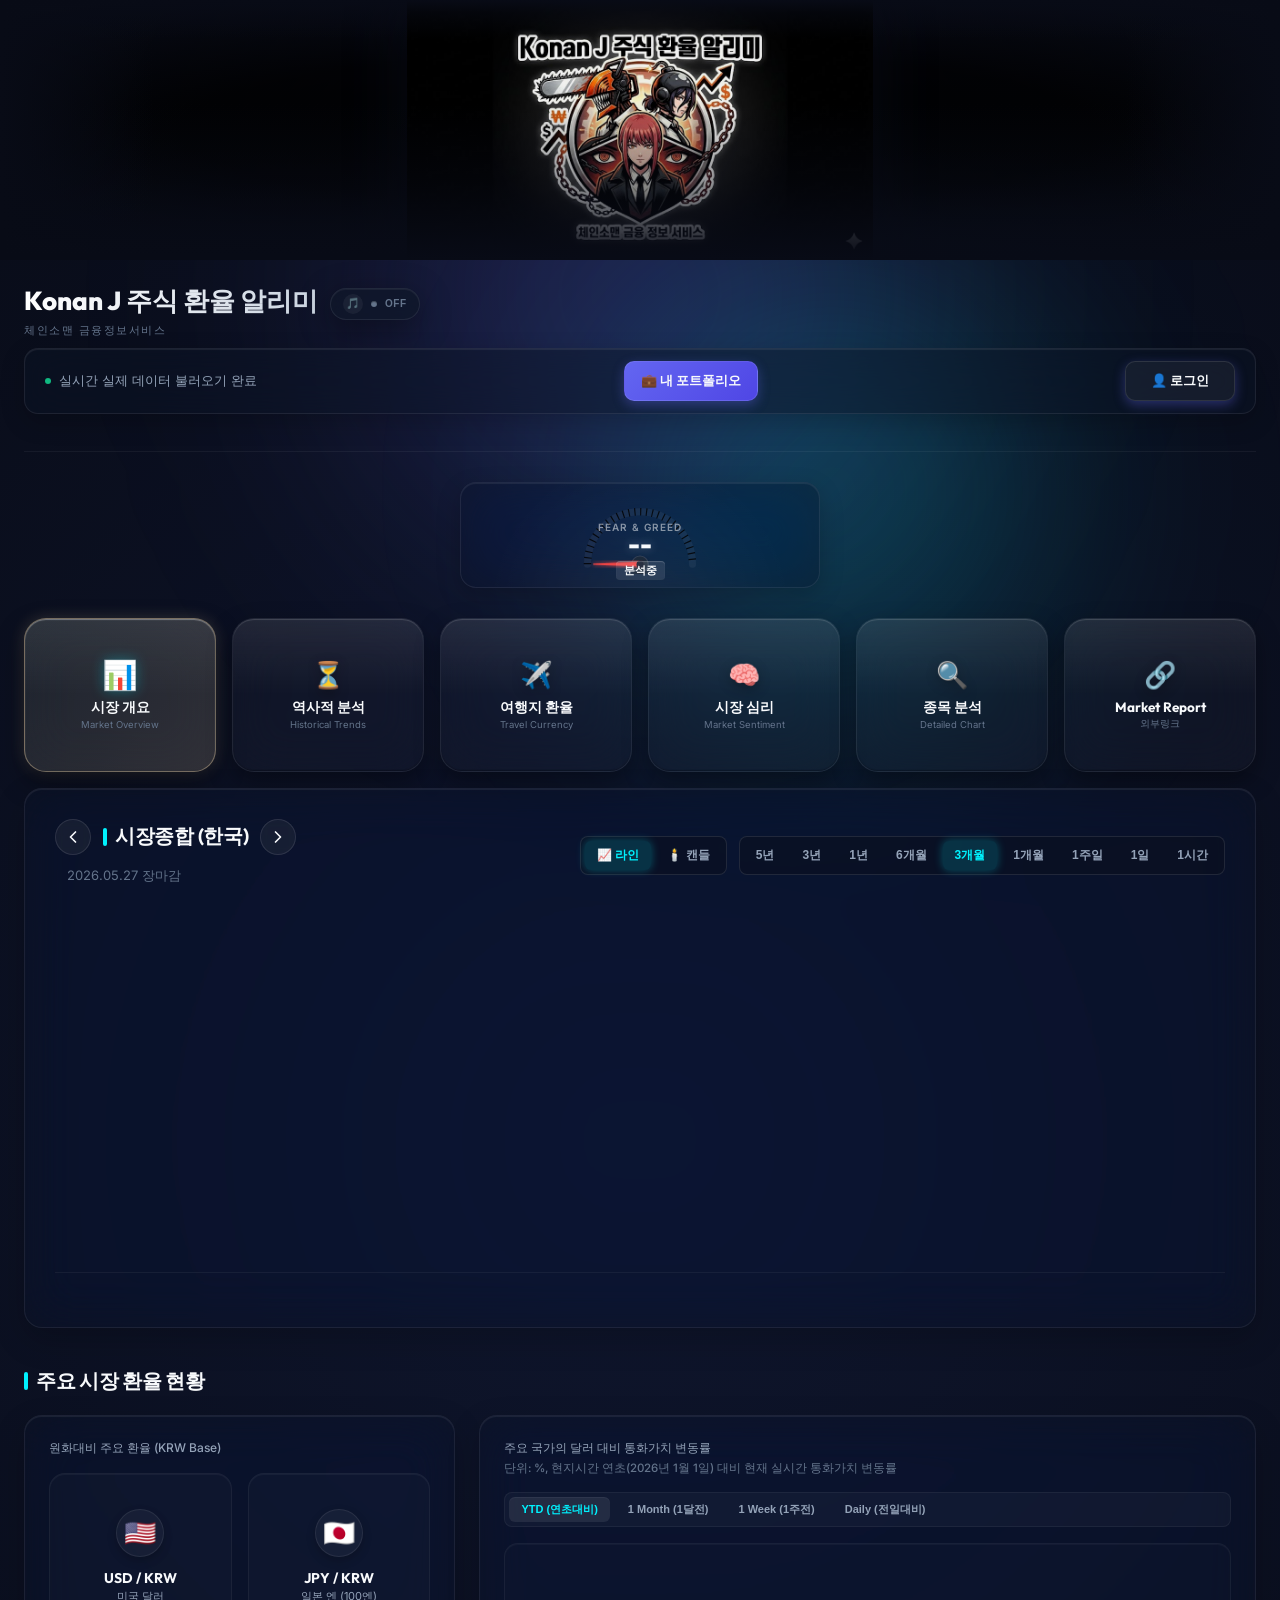
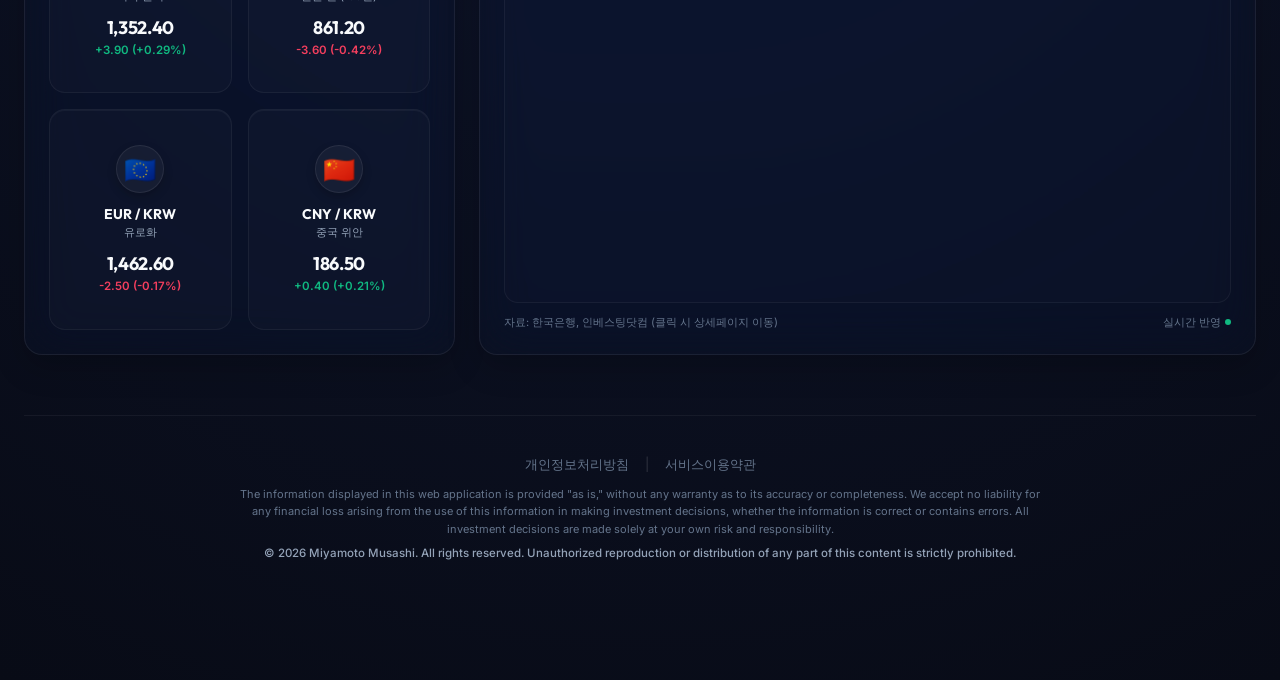
==== commit 9df29c90: "Timed Logout" ====
--- a/index.html
+++ b/index.html
@@ -77,12 +77,10 @@
         }
     </style>
 
-    <script src="https://cdn.jsdelivr.net/npm/chart.js"></script>
+    <script src="https://cdn.jsdelivr.net/npm/chart.js@4.4.1/dist/chart.umd.min.js"></script>
     <script src="https://cdn.jsdelivr.net/npm/date-fns@2.29.3/date-fns.min.js"></script>
-    <script
-        src="https://cdn.jsdelivr.net/npm/chartjs-adapter-date-fns@3.0.0/dist/chartjs-adapter-date-fns.bundle.min.js"></script>
-    <script
-        src="https://cdn.jsdelivr.net/npm/chartjs-chart-financial@0.1.1/dist/chartjs-chart-financial.min.js"></script>
+    <script src="https://cdn.jsdelivr.net/npm/chartjs-adapter-date-fns@3.0.0/dist/chartjs-adapter-date-fns.bundle.min.js"></script>
+    <script src="https://cdn.jsdelivr.net/npm/chartjs-chart-financial@0.1.1/dist/chartjs-chart-financial.min.js"></script>
     <!-- Chart.js Zoom 플러그인 (스크롤 줌 / 패닝 용) -->
     <script src="https://cdn.jsdelivr.net/npm/hammerjs@2.0.8"></script>
     <script src="https://cdn.jsdelivr.net/npm/chartjs-plugin-zoom@2.0.1/dist/chartjs-plugin-zoom.min.js"></script>
@@ -135,9 +133,18 @@
                 <button class="portfolio-action-btn" id="my-portfolio-btn">
                     💼 내 포트폴리오
                 </button>
-                <button class="portfolio-action-btn" id="google-login-btn" style="background: rgba(255, 255, 255, 0.05); border-color: rgba(255,255,255,0.1); display: flex; align-items: center; gap: 6px;">
-                    👤 로그인
-                </button>
+                <div class="login-timer-container" style="display: flex; flex-direction: column; gap: 6px; align-items: stretch; min-width: 110px;">
+                    <button class="portfolio-action-btn" id="google-login-btn" style="background: rgba(255, 255, 255, 0.05); border-color: rgba(255,255,255,0.1); display: flex; align-items: center; gap: 6px; width: 100%; justify-content: center; margin: 0;">
+                        👤 로그인
+                    </button>
+                    <!-- 타이머 연장 Bar -->
+                    <div class="portfolio-action-btn" id="session-timer-bar" style="display: none; align-items: center; justify-content: space-between; gap: 6px; background: rgba(15, 23, 42, 0.65); border-color: rgba(255, 255, 255, 0.15); height: auto; padding: 4px 10px; cursor: default; width: 100%; box-sizing: border-box; margin: 0;">
+                        <span style="display: flex; align-items: center; gap: 4px; color: #94a3b8; font-weight: 500; font-size: 11px;">
+                            ⏳ <span id="session-countdown" style="font-family: monospace; font-weight: bold; color: var(--accent);">60:00</span>
+                        </span>
+                        <button id="session-extend-btn" style="background: var(--accent); color: #0f172a; border: none; border-radius: 12px; padding: 2px 8px; font-size: 10px; font-weight: 700; cursor: pointer; transition: all 0.2s; white-space: nowrap;">연장하기</button>
+                    </div>
+                </div>
             </div>
         </header>
 
@@ -877,7 +884,7 @@
         <!-- [VIEW 5] 종목 상세 분석 탭 -->
         <section class="tab-view" id="view-detail">
             <!-- 브라우저의 탭 전환 스타일 서브 탭 바 -->
-            <div class="detail-sub-tabs" style="display: flex; gap: 8px; margin-bottom: 24px; border-bottom: 1px solid rgba(255, 255, 255, 0.08); padding-bottom: 1px;">
+            <div class="detail-sub-tabs">
                 <button class="sub-tab-btn active" id="sub-tab-btn-search" onclick="switchSubTab('search')">🔍 주식검색</button>
                 <button class="sub-tab-btn" id="sub-tab-btn-recommended" onclick="switchSubTab('recommended')">💡 추천 포트폴리오</button>
                 <button class="sub-tab-btn" id="sub-tab-btn-analysis" onclick="switchSubTab('analysis')">📊 포트폴리오 분석</button>
@@ -1102,37 +1109,7 @@
                     <h3 style="margin-top: 0; color: #fff; font-size: 16px; border-left: 3px solid var(--accent); padding-left: 8px; margin-bottom: 20px;">추천 포트폴리오 선택</h3>
                     
                     <div class="recommended-grid" style="display: grid; grid-template-columns: repeat(3, 1fr); gap: 20px; margin-bottom: 24px;">
-                        
-                        <!-- 포트폴리오 1: Stock 80/Bond 20 -->
-                        <div class="recommended-card" data-portfolio-id="stock80_bond20" style="padding: 20px; cursor: pointer; border: 1px solid rgba(255,255,255,0.07); border-radius: 12px; background: rgba(255, 255, 255, 0.015);" onclick="selectRecommendedPortfolio('stock80_bond20')">
-                            <h4 style="margin: 0 0 10px 0; color: #fff; font-size: 15px;">Stock 80% / Bond 20%</h4>
-                            <p style="color: var(--text-muted); font-size: 12px; line-height: 1.5; margin: 0 0 16px 0; min-height: 54px;">미국 전체 주식(VTI) 80%와 미국 전체 채권(BND) 20%로 구성된 클래식 포트폴리오입니다.</p>
-                            <div style="display: flex; justify-content: space-between; font-size: 13px;">
-                                <span style="color: var(--text-secondary);">10년 CAGR: <strong style="color: var(--bullish);">8.2%</strong></span>
-                                <span style="color: var(--text-secondary);">MDD: <strong style="color: var(--bearish);">-18.5%</strong></span>
-                            </div>
-                        </div>
-
-                        <!-- 포트폴리오 2: 올웨더 -->
-                        <div class="recommended-card" data-portfolio-id="allweather" style="padding: 20px; cursor: pointer; border: 1px solid rgba(255,255,255,0.07); border-radius: 12px; background: rgba(255, 255, 255, 0.015);" onclick="selectRecommendedPortfolio('allweather')">
-                            <h4 style="margin: 0 0 10px 0; color: #fff; font-size: 15px;">올웨더 포트폴리오 (All Weather)</h4>
-                            <p style="color: var(--text-muted); font-size: 12px; line-height: 1.5; margin: 0 0 16px 0; min-height: 54px;">주식 30%, 장기채 40%, 중기채 15%, 원자재 7.5%, 금 7.5%로 자산을 방어합니다.</p>
-                            <div style="display: flex; justify-content: space-between; font-size: 13px;">
-                                <span style="color: var(--text-secondary);">10년 CAGR: <strong style="color: var(--bullish);">5.8%</strong></span>
-                                <span style="color: var(--text-secondary);">MDD: <strong style="color: var(--bearish);">-12.1%</strong></span>
-                            </div>
-                        </div>
-
-                        <!-- 포트폴리오 3: 골든 버터플라이 -->
-                        <div class="recommended-card" data-portfolio-id="goldenbutterfly" style="padding: 20px; cursor: pointer; border: 1px solid rgba(255,255,255,0.07); border-radius: 12px; background: rgba(255, 255, 255, 0.015);" onclick="selectRecommendedPortfolio('goldenbutterfly')">
-                            <h4 style="margin: 0 0 10px 0; color: #fff; font-size: 15px;">골든 버터플라이</h4>
-                            <p style="color: var(--text-muted); font-size: 12px; line-height: 1.5; margin: 0 0 16px 0; min-height: 54px;">대형주 20%, 소형성장주 20%, 장기채 20%, 단기채 20%, 금 20%로 단단한 연복리를 만듭니다.</p>
-                            <div style="display: flex; justify-content: space-between; font-size: 13px;">
-                                <span style="color: var(--text-secondary);">10년 CAGR: <strong style="color: var(--bullish);">6.3%</strong></span>
-                                <span style="color: var(--text-secondary);">MDD: <strong style="color: var(--bearish);">-10.5%</strong></span>
-                            </div>
-                        </div>
-
+                        <!-- JS로 동적 렌더링 -->
                     </div>
 
                     <!-- 선택된 포트폴리오 상세 정보 & 비중 원형 그래프 -->
@@ -1149,7 +1126,7 @@
                                 💼 이 포트폴리오로 시작하기
                             </button>
                         </div>
-                        <div style="flex: 0.8; min-width: 240px; height: 240px; display: flex; align-items: center; justify-content: center; background: rgba(0,0,0,0.15); border-radius: 12px; padding: 12px; border: 1px solid rgba(255,255,255,0.04);">
+                        <div style="flex: 0.8; min-width: 240px; max-width: 320px; height: 240px; display: flex; align-items: center; justify-content: center; background: rgba(0,0,0,0.15); border-radius: 12px; padding: 12px; border: 1px solid rgba(255,255,255,0.04); margin: 0 auto;">
                             <canvas id="chart-rec-pie" style="width: 100%; height: 100%;"></canvas>
                         </div>
                     </div>
@@ -1197,9 +1174,53 @@
 
                 <!-- 시계열 가치 선 차트 -->
                 <div class="side-panel-card" id="analysis-chart-card" style="display: none; background: rgba(13, 20, 38, 0.5); border: 1px solid rgba(255,255,255,0.05); border-radius: 12px; padding: 20px; margin-bottom: 24px; box-shadow: inset 0 1px 1px rgba(255, 255, 255, 0.08);">
-                    <h3 style="color: var(--text-color); margin-top: 0; margin-bottom: 16px; font-size: 14.5px; border-left: 3px solid var(--accent); padding-left: 8px;" id="analysis-chart-title">내 포트폴리오 가치</h3>
+                    <div style="display: flex; justify-content: space-between; align-items: center; margin-bottom: 16px; flex-wrap: wrap; gap: 10px;">
+                        <h3 style="color: var(--text-color); margin: 0; font-size: 14.5px; border-left: 3px solid var(--accent); padding-left: 8px;" id="analysis-chart-title">내 포트폴리오 가치</h3>
+                        <div class="timeframe-buttons" id="analysis-chart-timeframe">
+                            <button class="time-btn active" data-period="10y">10년</button>
+                            <button class="time-btn" data-period="7y">7년</button>
+                            <button class="time-btn" data-period="5y">5년</button>
+                            <button class="time-btn" data-period="3y">3년</button>
+                            <button class="time-btn" data-period="1y">1년</button>
+                            <button class="time-btn" data-period="6mo">6개월</button>
+                        </div>
+                    </div>
                     <div style="height: 250px; width: 100%; position: relative;">
+                        <div id="analysis-data-notice" style="display: none; background: linear-gradient(135deg, rgba(251, 191, 36, 0.12) 0%, rgba(245, 158, 11, 0.08) 100%); border: 1px solid rgba(251, 191, 36, 0.3); border-radius: 10px; padding: 12px 16px; margin-bottom: 14px; font-size: 12px; line-height: 1.6; color: #fbbf24; display: none; align-items: flex-start; gap: 8px;">
+                            <span style="font-size: 16px; flex-shrink: 0;">⚠️</span>
+                            <span id="analysis-data-notice-text" style="color: #fde68a;"></span>
+                        </div>
                         <canvas id="chart-analysis-time-series"></canvas>
+                    </div>
+                </div>
+
+                <!-- 상세 환율 정보 카드 -->
+                <div class="side-panel-card" id="analysis-exchange-detail-card" style="display: none; background: rgba(13, 20, 38, 0.5); border: 1px solid rgba(255,255,255,0.05); border-radius: 12px; padding: 20px; margin-bottom: 24px; box-shadow: inset 0 1px 1px rgba(255, 255, 255, 0.08);">
+                    <h3 style="color: var(--text-color); margin-top: 0; margin-bottom: 16px; font-size: 14.5px; border-left: 3px solid var(--accent); padding-left: 8px;">환율 반영 자산 가치 & 환헤지 분석</h3>
+                    <div style="display: grid; grid-template-columns: 1fr 1fr; gap: 20px; margin-bottom: 16px;">
+                        <div style="background: rgba(255, 255, 255, 0.02); padding: 14px; border-radius: 8px; border: 1px solid rgba(255,255,255,0.04);">
+                            <div style="color: var(--text-muted); font-size: 11px; font-weight: 700; margin-bottom: 6px;">시작 자산 (10년 전)</div>
+                            <div style="font-size: 18px; font-weight: 800; color: #fff; font-family: var(--font-heading);" id="analysis-ex-start-krw">10,000,000 원</div>
+                            <div style="font-size: 12px; color: var(--text-secondary); margin-top: 4px;" id="analysis-ex-start-details">$-- USD (당시 환율: --원)</div>
+                        </div>
+                        <div style="background: rgba(255, 255, 255, 0.02); padding: 14px; border-radius: 8px; border: 1px solid rgba(255,255,255,0.04);">
+                            <div style="color: var(--text-muted); font-size: 11px; font-weight: 700; margin-bottom: 6px;">최종 자산 (현재)</div>
+                            <div style="font-size: 18px; font-weight: 800; color: var(--accent); font-family: var(--font-heading);" id="analysis-ex-end-krw">-- 원</div>
+                            <div style="font-size: 12px; color: var(--text-secondary); margin-top: 4px;" id="analysis-ex-end-details">$-- USD (현재 환율: --원)</div>
+                        </div>
+                    </div>
+                    <div style="background: rgba(0, 242, 254, 0.03); padding: 12px 14px; border-radius: 8px; border: 1px solid rgba(0, 242, 254, 0.15); font-size: 12.5px; line-height: 1.6;">
+                        <div style="display: flex; justify-content: space-between; margin-bottom: 6px;">
+                            <span style="color: var(--text-secondary); font-weight: 600;">환헤지 적용 시 최종자산 (당시 환율 고정):</span>
+                            <span style="font-weight: 700; color: #fff;" id="analysis-ex-hedged-krw">-- 원</span>
+                        </div>
+                        <div style="display: flex; justify-content: space-between; border-top: 1px solid rgba(255,255,255,0.08); padding-top: 6px; margin-bottom: 4px;">
+                            <span style="color: var(--text-secondary); font-weight: 600;">환율 변동 효과 (환차손익):</span>
+                            <span style="font-weight: 800;" id="analysis-ex-effect-krw">-- 원</span>
+                        </div>
+                        <p style="margin: 6px 0 0 0; font-size: 11px; color: var(--text-muted);" id="analysis-ex-explanation">
+                            * 환율 상승(원화 약세) 시 환노출 포트폴리오가 유리하며, 환율 하락(원화 강세) 시 환헤지 포트폴리오가 유리합니다.
+                        </p>
                     </div>
                 </div>
 
@@ -1208,14 +1229,14 @@
                     <!-- 시작 시점 비중 -->
                     <div style="background: rgba(13, 20, 38, 0.5); border: 1px solid rgba(255,255,255,0.05); border-radius: 12px; padding: 20px; text-align: center;">
                         <h4 style="margin: 0 0 14px 0; color: #fff; font-size: 13.5px; font-weight: 700;">시작 시점 비중</h4>
-                        <div style="height: 200px; position: relative;">
+                        <div style="height: 200px; position: relative; max-width: 240px; margin: 0 auto;">
                             <canvas id="chart-weight-start"></canvas>
                         </div>
                     </div>
                     <!-- 현재 시점 비중 -->
                     <div style="background: rgba(13, 20, 38, 0.5); border: 1px solid rgba(255,255,255,0.05); border-radius: 12px; padding: 20px; text-align: center;">
                         <h4 style="margin: 0 0 14px 0; color: #fff; font-size: 13.5px; font-weight: 700;">현재 시점 비중</h4>
-                        <div style="height: 200px; position: relative;">
+                        <div style="height: 200px; position: relative; max-width: 240px; margin: 0 auto;">
                             <canvas id="chart-weight-current"></canvas>
                         </div>
                     </div>
@@ -1255,9 +1276,10 @@
                                 </tr>
                             </table>
                             <h5 style="margin: 10px 0; text-align: center; font-size: 12px; color: var(--text-secondary);">현재 종목 비중</h5>
-                            <div style="height: 180px; position: relative;">
+                            <div style="height: 180px; position: relative; max-width: 220px; margin: 0 auto;">
                                 <canvas id="chart-comp-my-pie"></canvas>
                             </div>
+                            <div id="comp-my-exchange-detail" style="margin-top: 16px; background: rgba(0,0,0,0.15); padding: 12px; border-radius: 8px; border: 1px solid rgba(255,255,255,0.04); font-size: 11.5px; line-height: 1.5;"></div>
                         </div>
 
                         <!-- 추천 포트폴리오 성적 -->
@@ -1278,9 +1300,10 @@
                                 </tr>
                             </table>
                             <h5 style="margin: 10px 0; text-align: center; font-size: 12px; color: var(--text-secondary);">현재 종목 비중</h5>
-                            <div style="height: 180px; position: relative;">
+                            <div style="height: 180px; position: relative; max-width: 220px; margin: 0 auto;">
                                 <canvas id="chart-comp-rec-pie"></canvas>
                             </div>
+                            <div id="comp-rec-exchange-detail" style="margin-top: 16px; background: rgba(0,0,0,0.15); padding: 12px; border-radius: 8px; border: 1px solid rgba(255,255,255,0.04); font-size: 11.5px; line-height: 1.5;"></div>
                         </div>
 
                     </div>
@@ -1351,6 +1374,12 @@
                 <button class="close-btn" id="close-portfolio-modal-btn">&times;</button>
             </div>
             
+            <div class="portfolio-list-header" id="portfolio-list-header" style="display: none;">
+                <div class="header-col-info">종목 정보</div>
+                <div class="header-col-pricing">현재가 / 평가금액</div>
+                <div class="header-col-qty-action">수량 설정</div>
+            </div>
+            
             <div class="portfolio-list" id="portfolio-items-list">
                 <!-- 포트폴리오 항목이 동적으로 주입됩니다 -->
             </div>
@@ -1371,9 +1400,14 @@
                         <button class="time-btn" data-period="6mo">6개월</button>
                     </div>
                 </div>
+                <div id="portfolio-backtest-notice" style="display: none; background: linear-gradient(135deg, rgba(245, 158, 11, 0.12) 0%, rgba(217, 119, 6, 0.06) 100%); border: 1px solid rgba(245, 158, 11, 0.25); border-radius: 10px; padding: 12px 16px; margin-bottom: 14px; font-size: 12px; line-height: 1.6; color: #fbbf24; align-items: flex-start; gap: 8px;">
+                    <span style="font-size: 16px; flex-shrink: 0;">⚠️</span>
+                    <span id="portfolio-backtest-notice-text" style="color: #fde68a;"></span>
+                </div>
                 <div class="backtest-chart-container">
                     <canvas id="chart-portfolio-backtest"></canvas>
                 </div>
+                <div id="portfolio-backtest-summary" style="margin-top: 14px; background: rgba(0, 0, 0, 0.2); padding: 14px; border-radius: 10px; border: 1px solid rgba(255,255,255,0.05); font-size: 13px; line-height: 1.6; display: none;"></div>
             </div>
 
             <div class="modal-footer">
@@ -1465,10 +1499,7 @@
         </div>
     </div>
 
-    <!-- 스크립트 연결 -->
-    <script src="historical-data.js"></script>
-    <script src="mock-data.js"></script>
-    <script src="app.js?v=2"></script>
+
 
     <!-- 차트 실시간 정보 표시 동의 팝업 (TradingView 스타일, 세션당 1회) -->
     <div id="chart-info-consent-popup" style="
@@ -1550,11 +1581,16 @@
                 복사 시 기존 추천 포트폴리오 데이터가 있다면 <strong>모두 삭제</strong>되고, 총 <strong>1,000만원 기준</strong>으로 수량이 자동 계산되어 입력됩니다.
             </p>
             <div style="display: flex; gap: 12px; justify-content: center;">
-                <button class="portfolio-action-btn" id="btn-copy-confirm-yes" style="flex: 1; height: 40px; background: linear-gradient(135deg, #f43f5e 0%, #fb7185 100%); color: #fff; border-color: rgba(244, 63, 94, 0.4); font-weight: bold; border-radius: 20px;">확인</button>
-                <button class="portfolio-action-btn" id="btn-copy-confirm-no" style="flex: 1; height: 40px; background: rgba(255, 255, 255, 0.05); border-color: rgba(255,255,255,0.1); color: #cbd5e1; font-weight: bold; border-radius: 20px;" onclick="closeCopyConfirmModal()">취소</button>
+                <button class="portfolio-action-btn" id="btn-copy-confirm-yes" style="flex: 1; height: 40px; background: linear-gradient(135deg, #f43f5e 0%, #fb7185 100%); color: #fff; border-color: rgba(244, 63, 94, 0.4); font-weight: bold; border-radius: 20px; justify-content: center;">확인</button>
+                <button class="portfolio-action-btn" id="btn-copy-confirm-no" style="flex: 1; height: 40px; background: rgba(255, 255, 255, 0.05); border-color: rgba(255,255,255,0.1); color: #cbd5e1; font-weight: bold; border-radius: 20px; justify-content: center;" onclick="closeCopyConfirmModal()">취소</button>
             </div>
         </div>
     </div>
+
+    <!-- 로컬 대시보드 스크립트 -->
+    <script src="historical-data.js"></script>
+    <script src="mock-data.js"></script>
+    <script src="app.js?v=6"></script>
 </body>
 
 </html>
--- a/style.css
+++ b/style.css
@@ -2016,6 +2016,86 @@
     border-color: rgba(255, 255, 255, 0.2);
 }
 
+.portfolio-action-btn.added {
+    background: linear-gradient(135deg, var(--bullish) 0%, #059669 100%);
+    box-shadow: 0 4px 12px var(--bullish-glow);
+    border-color: rgba(16, 185, 129, 0.3);
+    cursor: pointer;
+}
+
+.portfolio-action-btn.added:hover {
+    transform: translateY(-1px);
+    box-shadow: 0 6px 16px var(--bullish-glow);
+    border-color: rgba(16, 185, 129, 0.5);
+}
+
+.portfolio-count-badge {
+    background-color: var(--accent);
+    color: #0f172a;
+    font-size: 11px;
+    font-weight: 800;
+    padding: 2px 6px;
+    border-radius: 20px;
+    margin-left: 4px;
+    display: inline-flex;
+    align-items: center;
+    justify-content: center;
+    line-height: 1;
+}
+
+/* Toast Container */
+#toast-container {
+    position: fixed;
+    top: 24px;
+    right: 24px;
+    z-index: 100000;
+    display: flex;
+    flex-direction: column;
+    gap: 12px;
+    pointer-events: none;
+}
+
+/* Toast Card */
+.toast-card {
+    background: rgba(15, 23, 42, 0.95);
+    border: 1px solid rgba(255, 255, 255, 0.1);
+    backdrop-filter: blur(12px);
+    color: var(--text-primary);
+    padding: 12px 20px;
+    border-radius: 12px;
+    font-size: 13px;
+    font-weight: 600;
+    box-shadow: 0 10px 25px rgba(0, 0, 0, 0.5), 0 0 15px rgba(99, 102, 241, 0.1);
+    display: flex;
+    align-items: center;
+    gap: 8px;
+    pointer-events: auto;
+    animation: toastSlideIn 0.3s cubic-bezier(0.16, 1, 0.3, 1) forwards,
+               toastFadeOut 0.3s cubic-bezier(0.16, 1, 0.3, 1) forwards 2.7s;
+    max-width: 320px;
+}
+
+.toast-card.success {
+    border-color: var(--bullish);
+    box-shadow: 0 10px 25px rgba(0, 0, 0, 0.5), 0 0 15px rgba(16, 185, 129, 0.15);
+}
+
+.toast-card.error {
+    border-color: var(--bearish);
+    box-shadow: 0 10px 25px rgba(0, 0, 0, 0.5), 0 0 15px rgba(244, 63, 94, 0.15);
+}
+
+@keyframes toastSlideIn {
+    from { opacity: 0; transform: translateY(-20px) scale(0.95); }
+    to { opacity: 1; transform: translateY(0) scale(1); }
+}
+
+@keyframes toastFadeOut {
+    from { opacity: 1; transform: translateY(0) scale(1); }
+    to { opacity: 0; transform: translateY(-10px) scale(0.95); }
+}
+
+
 /* Modal Overlay & Content */
 .modal-overlay {
     position: fixed;
@@ -2096,7 +2176,7 @@
     padding-right: 6px;
 }
 
-.portfolio-item {
+.portfolio-item-legacy {
     display: flex;
     justify-content: space-between;
     align-items: center;
@@ -2107,12 +2187,12 @@
     transition: all 0.2s ease;
 }
 
-.portfolio-item:hover {
+.portfolio-item-legacy:hover {
     background: rgba(255, 255, 255, 0.04);
     border-color: rgba(255, 255, 255, 0.12);
 }
 
-.portfolio-item-main {
+.portfolio-item-legacy-main {
     display: flex;
     flex: 2;
     justify-content: space-between;
@@ -3203,34 +3283,58 @@
 /* 서브 탭 바 */
 .detail-sub-tabs {
     display: flex;
-    gap: 8px;
+    gap: 10px;
     border-bottom: 1px solid rgba(255, 255, 255, 0.08);
-    padding-bottom: 1px;
+    padding-bottom: 12px;
+    margin-bottom: 24px;
+    width: 100%;
 }
 
 .sub-tab-btn {
-    background: transparent;
-    border: none;
-    border-bottom: 2px solid transparent;
+    background: rgba(255, 255, 255, 0.02);
+    border: 1px solid rgba(255, 255, 255, 0.1);
+    border-radius: 8px;
     padding: 10px 16px;
     color: var(--text-muted);
     font-size: 13.5px;
     font-weight: 600;
     cursor: pointer;
-    transition: all 0.2s ease;
-    border-top-left-radius: 8px;
-    border-top-right-radius: 8px;
+    transition: all 0.25s cubic-bezier(0.4, 0, 0.2, 1);
+    width: 160px; /* 데스크탑에서 일정한 크기 */
+    text-align: center;
+    display: flex;
+    align-items: center;
+    justify-content: center;
+    box-sizing: border-box;
 }
 
 .sub-tab-btn:hover {
     color: var(--text-primary);
-    background: rgba(255, 255, 255, 0.03);
+    border-color: rgba(255, 255, 255, 0.25);
+    background: rgba(255, 255, 255, 0.05);
+    box-shadow: 0 0 8px rgba(255, 255, 255, 0.08);
 }
 
 .sub-tab-btn.active {
     color: var(--accent);
-    border-bottom-color: var(--accent);
-    background: rgba(0, 242, 254, 0.04);
+    background: rgba(255, 255, 255, 0.07);
+    border-color: rgba(255, 255, 255, 0.45); /* 은은한 silver lining 효과 */
+    box-shadow: 0 0 14px rgba(255, 255, 255, 0.2), inset 0 0 6px rgba(255, 255, 255, 0.08); /* 은은한 네온 톤 */
+}
+
+/* 모바일 탭 대응 */
+@media (max-width: 768px) {
+    .detail-sub-tabs {
+        width: 100%;
+        gap: 6px;
+    }
+    .sub-tab-btn {
+        flex: 1; /* 모바일에서 가로 3분할 */
+        width: auto; /* 고정 너비 해제 */
+        padding: 10px 4px;
+        font-size: 11.5px;
+        justify-content: center;
+    }
 }
 
 /* 서브 뷰 토글 */
@@ -3295,42 +3399,6 @@
     align-items: center;
     border: 1px solid rgba(255, 255, 255, 0.1);
     border-radius: 8px;
-    background: rgba(0, 0, 0, 0.2);
-    overflow: hidden;
-    height: 34px;
-}
-
-.qty-btn {
-    width: 32px;
-    height: 100%;
-    background: rgba(255, 255, 255, 0.05);
-    border: none;
-    color: #cbd5e1;
-    font-size: 16px;
-    font-weight: 700;
-    cursor: pointer;
-    transition: all 0.15s ease;
-    display: flex;
-    align-items: center;
-    justify-content: center;
-}
-
-.qty-btn:hover {
-    background: rgba(255, 255, 255, 0.12);
-    color: #fff;
-}
-
-.qty-btn:active {
-    background: rgba(255, 255, 255, 0.04);
-}
-
-.portfolio-qty-input {
-    width: 60px !important;
-    height: 100% !important;
-    border: none !important;
-    background: transparent !important;
-    color: #fff !important;
-    text-align: center !important;
     font-size: 13.5px !important;
     font-weight: 600 !important;
     margin: 0 !important;
@@ -3385,6 +3453,170 @@
     .analysis-metrics-grid {
         grid-template-columns: 1fr !important;
         gap: 12px !important;
+        overflow: hidden !important;
+    }
+    .market-summary-box {
+        padding: 16px !important;
+    }
+    .market-grid-container {
+        max-width: 100% !important;
+        overflow-x: hidden !important;
+    }
+    .exchange-grid {
+        grid-template-columns: repeat(2, 1fr) !important;
+        gap: 10px !important;
+    }
+    .currency-card {
+        min-height: 110px !important;
+        padding: 12px 8px !important;
+    }
+    .curr-emoji {
+        width: 38px !important;
+        height: 38px !important;
+        font-size: 20px !important;
+    }
+    .curr-value {
+        font-size: 15px !important;
+    }
+    .curr-code {
+        font-size: 12px !important;
+    }
+    .curr-name {
+        font-size: 10px !important;
+    }
+    .curr-change {
+        font-size: 10px !important;
+    }
+    /* 달러 대비 차트 탭 버튼 줄바꿈 */
+    .dollar-basis-section .section-title-wrapper {
+        flex-direction: column !important;
+        align-items: flex-start !important;
+        gap: 10px !important;
+    }
+}
+
+/* ==========================================================================
+   15. 포트폴리오 기능 확장 (서브 탭, 추천, 분석, 모바일 증감 버튼) 스타일
+   ========================================================================== */
+
+/* 중복 스타일 제거 */
+
+/* 서브 뷰 토글 */
+.detail-subview {
+    display: none;
+    animation: fadeInSubView 0.35s ease forwards;
+}
+
+.detail-subview.active {
+    display: block;
+}
+
+@keyframes fadeInSubView {
+    from { opacity: 0; transform: translateY(4px); }
+    to { opacity: 1; transform: translateY(0); }
+}
+
+/* 추천 포트폴리오 카드 */
+.recommended-card {
+    border: 1px solid rgba(255, 255, 255, 0.07);
+    border-radius: 12px;
+    background: rgba(255, 255, 255, 0.015);
+    transition: all 0.25s cubic-bezier(0.4, 0, 0.2, 1);
+}
+
+.recommended-card:hover {
+    transform: translateY(-2px);
+    border-color: rgba(255, 255, 255, 0.15);
+    background: rgba(255, 255, 255, 0.04);
+    box-shadow: 0 8px 20px rgba(0, 0, 0, 0.2);
+}
+
+.recommended-card.active {
+    border-color: rgba(0, 242, 254, 0.45) !important;
+    background: rgba(0, 242, 254, 0.04) !important;
+    box-shadow: 0 8px 24px rgba(0, 242, 254, 0.08) !important;
+}
+
+/* 포트폴리오 분석 선택 아이콘 카드 */
+.portfolio-select-icon-card {
+    border: 1px solid rgba(255, 255, 255, 0.07);
+    border-radius: 12px;
+    background: rgba(255, 255, 255, 0.015);
+    transition: all 0.25s cubic-bezier(0.4, 0, 0.2, 1);
+}
+
+.portfolio-select-icon-card:hover {
+    transform: translateY(-2px);
+    border-color: rgba(255, 255, 255, 0.15);
+    background: rgba(255, 255, 255, 0.04);
+}
+
+.portfolio-select-icon-card.active {
+    border-color: rgba(0, 242, 254, 0.45) !important;
+    background: rgba(0, 242, 254, 0.04) !important;
+    box-shadow: 0 8px 24px rgba(0, 242, 254, 0.08) !important;
+}
+
+/* 수량 증감 버튼 (모바일 최적화) */
+.qty-control-container {
+    display: inline-flex;
+    align-items: center;
+    border: 1px solid rgba(255, 255, 255, 0.1);
+    border-radius: 8px;
+    font-size: 13.5px !important;
+    font-weight: 600 !important;
+    margin: 0 !important;
+    padding: 0 !important;
+    -moz-appearance: textfield;
+}
+
+.portfolio-qty-input::-webkit-outer-spin-button,
+.portfolio-qty-input::-webkit-inner-spin-button {
+    -webkit-appearance: none;
+    margin: 0;
+}
+
+/* 포트폴리오 비교 뷰 */
+.comparison-card-inner {
+    border-radius: 12px;
+    border: 1px solid rgba(255, 255, 255, 0.05);
+    background: rgba(0, 0, 0, 0.2);
+    padding: 16px;
+    height: 100%;
+}
+
+.comparison-card-inner.my-theme {
+    background: linear-gradient(135deg, rgba(6, 182, 212, 0.02) 0%, rgba(13, 20, 38, 0.4) 100%);
+    border-color: rgba(6, 182, 212, 0.12);
+}
+
+.comparison-card-inner.rec-theme {
+    background: linear-gradient(135deg, rgba(168, 85, 247, 0.02) 0%, rgba(13, 20, 38, 0.4) 100%);
+    border-color: rgba(168, 85, 247, 0.12);
+}
+
+.comp-metrics-table tr td {
+    border-bottom: 1px solid rgba(255, 255, 255, 0.03);
+    padding: 8px 0;
+}
+
+.comp-metrics-table tr:last-child td {
+    border-bottom: none;
+}
+
+/* 모바일 반응형 조절 */
+@media (max-width: 768px) {
+    .recommended-grid {
+        grid-template-columns: 1fr !important;
+        gap: 16px !important;
+    }
+    .portfolio-selection-row {
+        grid-template-columns: 1fr !important;
+        gap: 12px !important;
+    }
+    .analysis-metrics-grid {
+        grid-template-columns: 1fr !important;
+        gap: 12px !important;
     }
     .analysis-weights-row {
         grid-template-columns: 1fr !important;
@@ -3394,4 +3626,272 @@
         grid-template-columns: 1fr !important;
         gap: 16px !important;
     }
-}
+    
+    /* 추천 포트폴리오 하단 상세 정보 & 비중 그래프 모바일 정렬 보정 */
+    #detail-subview-recommended div[style*="flex-wrap: wrap"] {
+        flex-direction: column !important;
+        align-items: center !important;
+        text-align: center !important;
+        gap: 20px !important;
+    }
+    #detail-subview-recommended div[style*="flex-wrap: wrap"] > div {
+        width: 100% !important;
+        max-width: 320px !important;
+        margin: 0 auto !important;
+    }
+}
+
+/* ==========================================
+   Portfolio Modal Optimizations (Grid 3-Column)
+   ========================================== */
+
+/* Portfolio Item List Header */
+.portfolio-list-header {
+    display: grid;
+    grid-template-columns: 1.2fr 1.3fr 1fr;
+    gap: 12px;
+    padding: 10px 18px;
+    background: rgba(255, 255, 255, 0.03);
+    border-radius: 8px;
+    margin-bottom: 10px;
+    border: 1px solid rgba(255, 255, 255, 0.05);
+}
+
+.portfolio-list-header > div {
+    font-size: 11px;
+    font-weight: 700;
+    color: var(--text-muted);
+    text-transform: uppercase;
+    letter-spacing: 0.5px;
+}
+
+.portfolio-list-header .header-col-qty-action {
+    text-align: right;
+    padding-right: 15px;
+}
+
+/* Portfolio Item Row */
+.portfolio-item {
+    display: grid;
+    grid-template-columns: 1.2fr 1.3fr 1fr;
+    gap: 12px;
+    align-items: center;
+    background: rgba(255, 255, 255, 0.02);
+    border: 1px solid rgba(255, 255, 255, 0.05);
+    padding: 14px 18px;
+    border-radius: 12px;
+    transition: all 0.2s ease;
+    margin-bottom: 10px;
+}
+
+.portfolio-item:hover {
+    background: rgba(255, 255, 255, 0.04);
+    border-color: rgba(255, 255, 255, 0.12);
+}
+
+/* 1열: 종목 정보 */
+.portfolio-col-info {
+    display: flex;
+    flex-direction: column;
+    gap: 3px;
+    min-width: 0;
+}
+
+.portfolio-item-symbol {
+    font-size: 15px;
+    font-weight: 800;
+    color: #60a5fa; /* 시인성 확보를 위한 생생한 파란색 */
+    white-space: nowrap;
+    overflow: hidden;
+    text-overflow: ellipsis;
+}
+
+.portfolio-item-name-exch {
+    font-size: 11px;
+    color: #94a3b8;
+    white-space: nowrap;
+    overflow: hidden;
+    text-overflow: ellipsis;
+}
+
+/* 2열: 가격 정보 */
+.portfolio-col-pricing {
+    display: flex;
+    flex-direction: column;
+    gap: 4px;
+    min-width: 0;
+    border-left: 1px solid rgba(255, 255, 255, 0.06);
+    border-right: 1px solid rgba(255, 255, 255, 0.06);
+    padding: 0 12px;
+}
+
+.price-row, .eval-row {
+    display: flex;
+    justify-content: space-between;
+    align-items: center;
+    gap: 8px;
+}
+
+.price-row .label, .eval-row .label {
+    color: #64748b;
+    font-size: 10px;
+    font-weight: 500;
+}
+
+.price-row .val {
+    color: #34d399; /* 생생한 연초록색 */
+    font-weight: 700;
+    font-size: 12.5px;
+    font-family: var(--font-heading);
+}
+
+.eval-row .val {
+    color: #fbbf24; /* 주황/노랑색으로 시인성 대폭 강조! */
+    font-weight: 700;
+    font-size: 12.5px;
+    font-family: var(--font-heading);
+}
+
+.rate-val {
+    color: #475569;
+    font-size: 9.5px;
+    text-align: right;
+    margin-top: 1px;
+}
+
+/* 3열: 수량 및 삭제 액션 */
+.portfolio-col-qty-action {
+    display: flex;
+    flex-direction: column;
+    align-items: flex-end;
+    gap: 8px;
+    min-width: 0;
+}
+
+.portfolio-qty-wrapper {
+    display: flex;
+    align-items: center;
+    gap: 2px;
+    background: rgba(0, 0, 0, 0.3);
+    border: 1px solid rgba(255, 255, 255, 0.08);
+    border-radius: 8px;
+    padding: 2px;
+    width: 100%;
+    max-width: 105px;
+    justify-content: space-between;
+}
+
+.qty-btn {
+    width: 24px;
+    height: 24px;
+    border-radius: 6px;
+    border: none;
+    display: flex;
+    align-items: center;
+    justify-content: center;
+    font-weight: 800;
+    cursor: pointer;
+    font-size: 14px;
+    outline: none;
+    transition: all 0.2s ease;
+}
+
+.minus-btn {
+    background: rgba(244, 63, 94, 0.12);
+    color: #f43f5e;
+}
+
+.minus-btn:hover {
+    background: #f43f5e !important;
+    color: #fff !important;
+}
+
+.plus-btn {
+    background: rgba(16, 185, 129, 0.12);
+    color: #10b981;
+}
+
+.plus-btn:hover {
+    background: #10b981 !important;
+    color: #fff !important;
+}
+
+.portfolio-qty-input {
+    width: 42px;
+    background: transparent;
+    border: none;
+    color: #fff;
+    text-align: center;
+    font-family: var(--font-heading);
+    font-size: 13px;
+    font-weight: 700;
+    padding: 0;
+    outline: none;
+    -moz-appearance: textfield;
+}
+
+.portfolio-qty-input::-webkit-outer-spin-button,
+.portfolio-qty-input::-webkit-inner-spin-button {
+    -webkit-appearance: none;
+    margin: 0;
+}
+
+.portfolio-delete-btn {
+    background: rgba(244, 63, 94, 0.08);
+    border: 1px solid rgba(244, 63, 94, 0.25);
+    color: var(--bearish);
+    border-radius: 8px;
+    padding: 6px 0;
+    width: 100%;
+    max-width: 105px;
+    text-align: center;
+    cursor: pointer;
+    font-size: 11.5px;
+    font-weight: 500;
+    transition: all 0.2s ease;
+    white-space: nowrap;
+}
+
+.portfolio-delete-btn:hover {
+    background: var(--bearish);
+    color: var(--text-primary);
+    box-shadow: 0 0 12px var(--bearish-glow);
+}
+
+/* Mobile Optimization for Portfolio Modal */
+@media (max-width: 600px) {
+    .portfolio-list-header {
+        display: none !important;
+    }
+
+    .portfolio-item {
+        display: flex;
+        flex-direction: column;
+        align-items: stretch;
+        gap: 12px;
+        padding: 14px 16px;
+    }
+
+    .portfolio-col-pricing {
+        border-left: none;
+        border-right: none;
+        border-top: 1px solid rgba(255, 255, 255, 0.06);
+        border-bottom: 1px solid rgba(255, 255, 255, 0.06);
+        padding: 10px 0;
+    }
+
+    .portfolio-col-qty-action {
+        flex-direction: row;
+        justify-content: space-between;
+        align-items: center;
+    }
+
+    .portfolio-qty-wrapper {
+        max-width: 120px;
+    }
+
+    .portfolio-delete-btn {
+        max-width: 80px;
+        padding: 6px 12px;
+    }
+}
